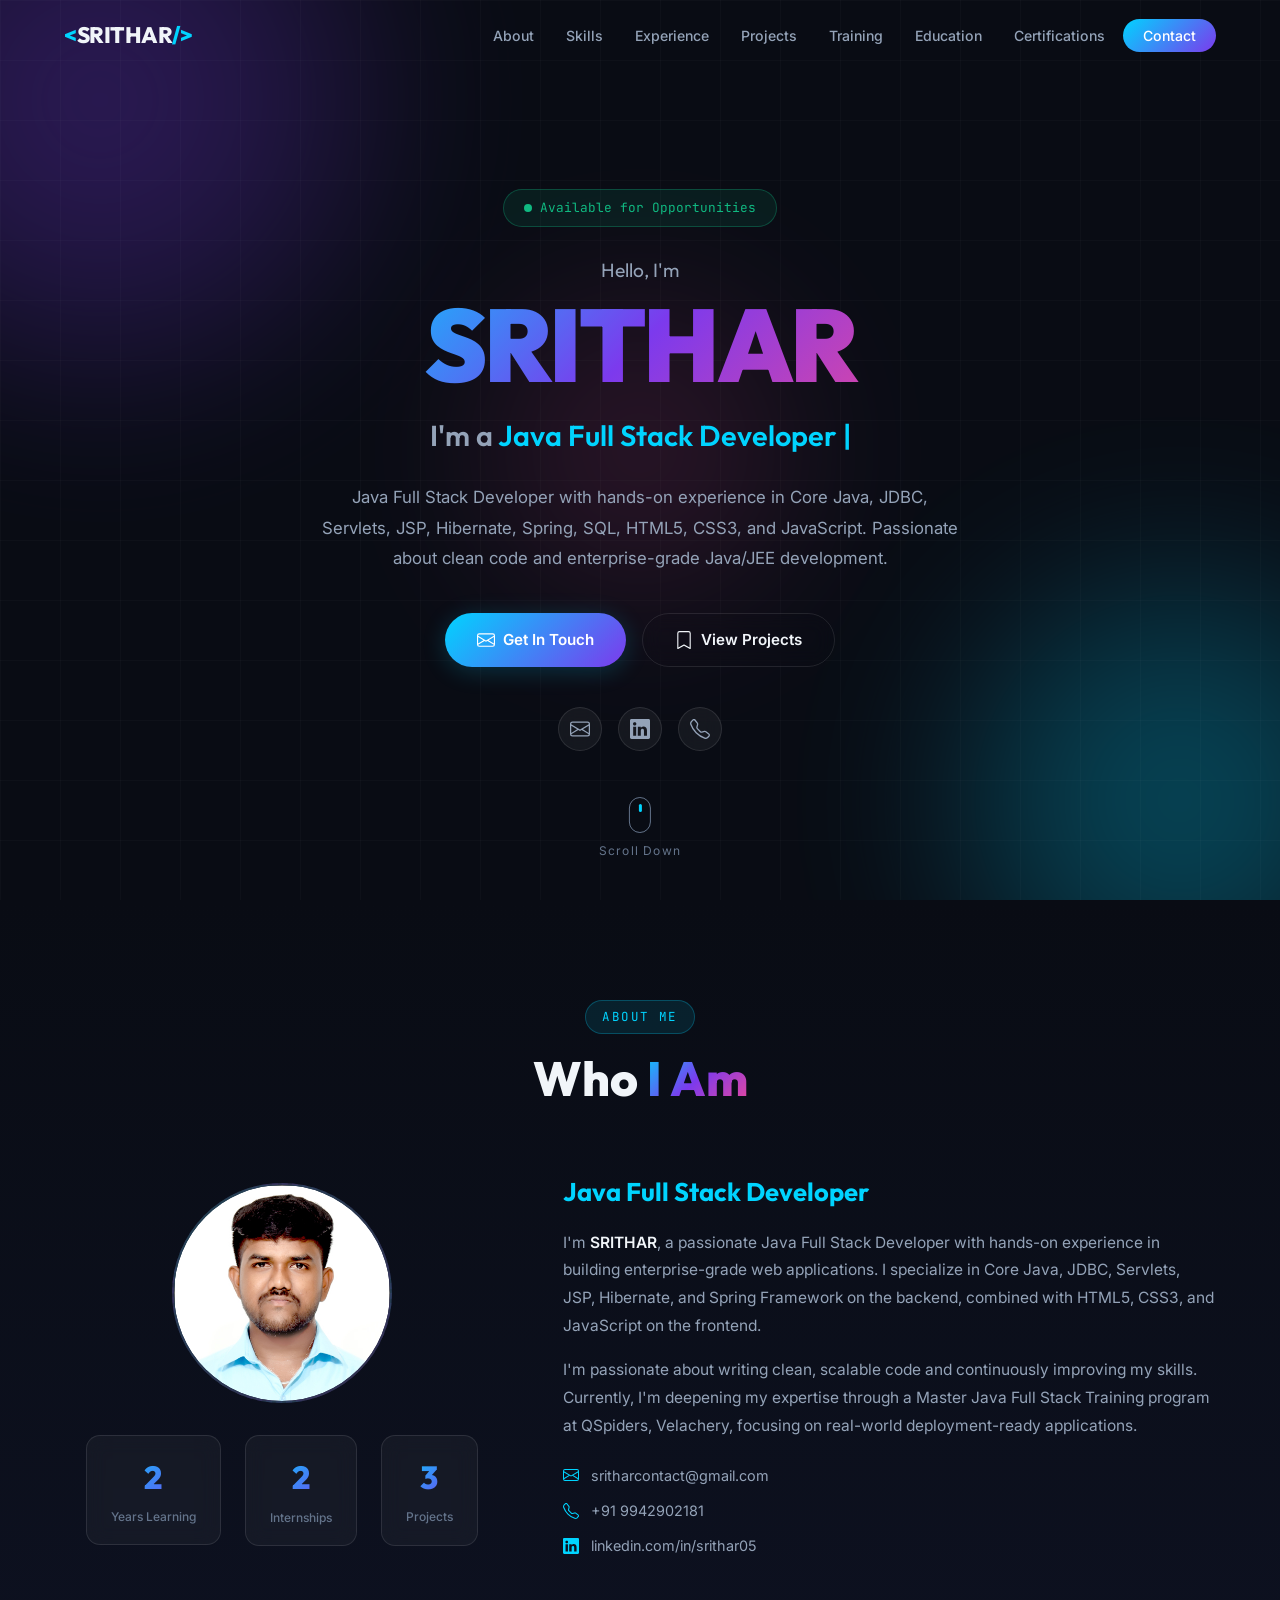
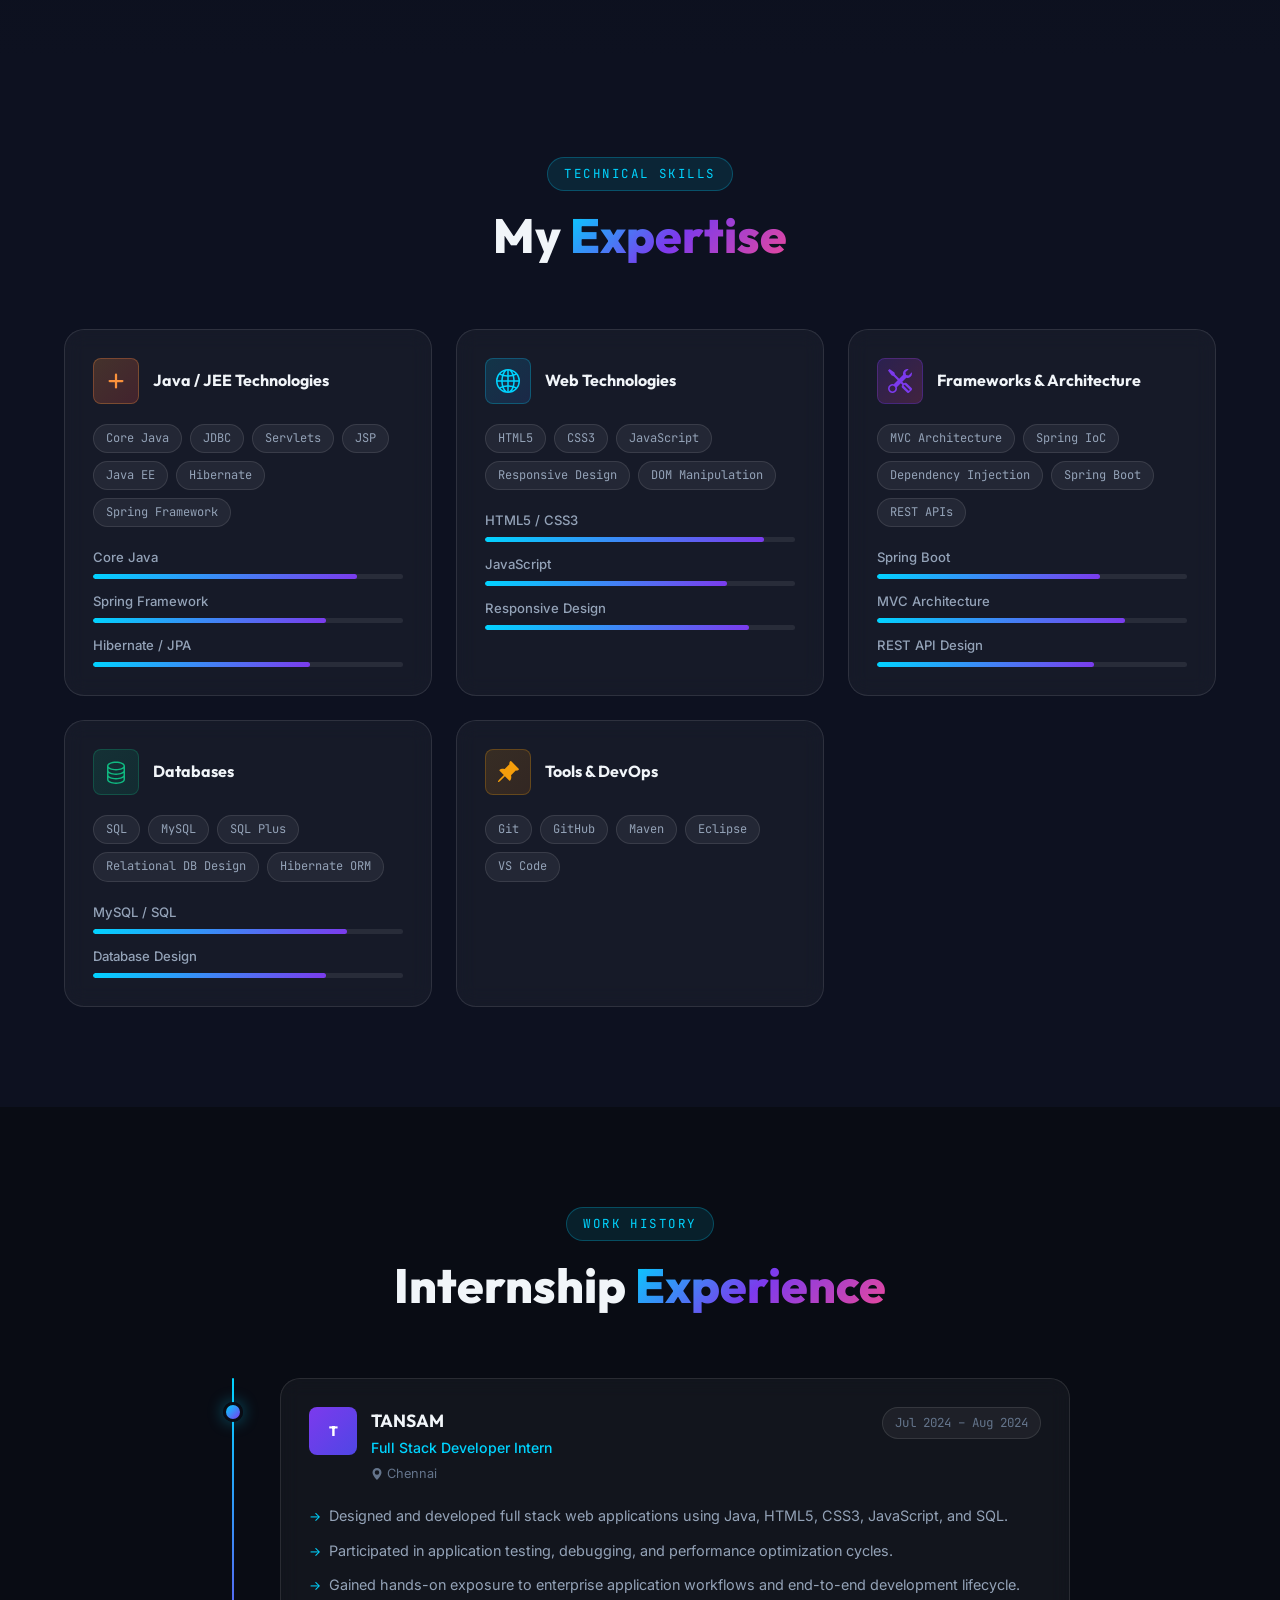
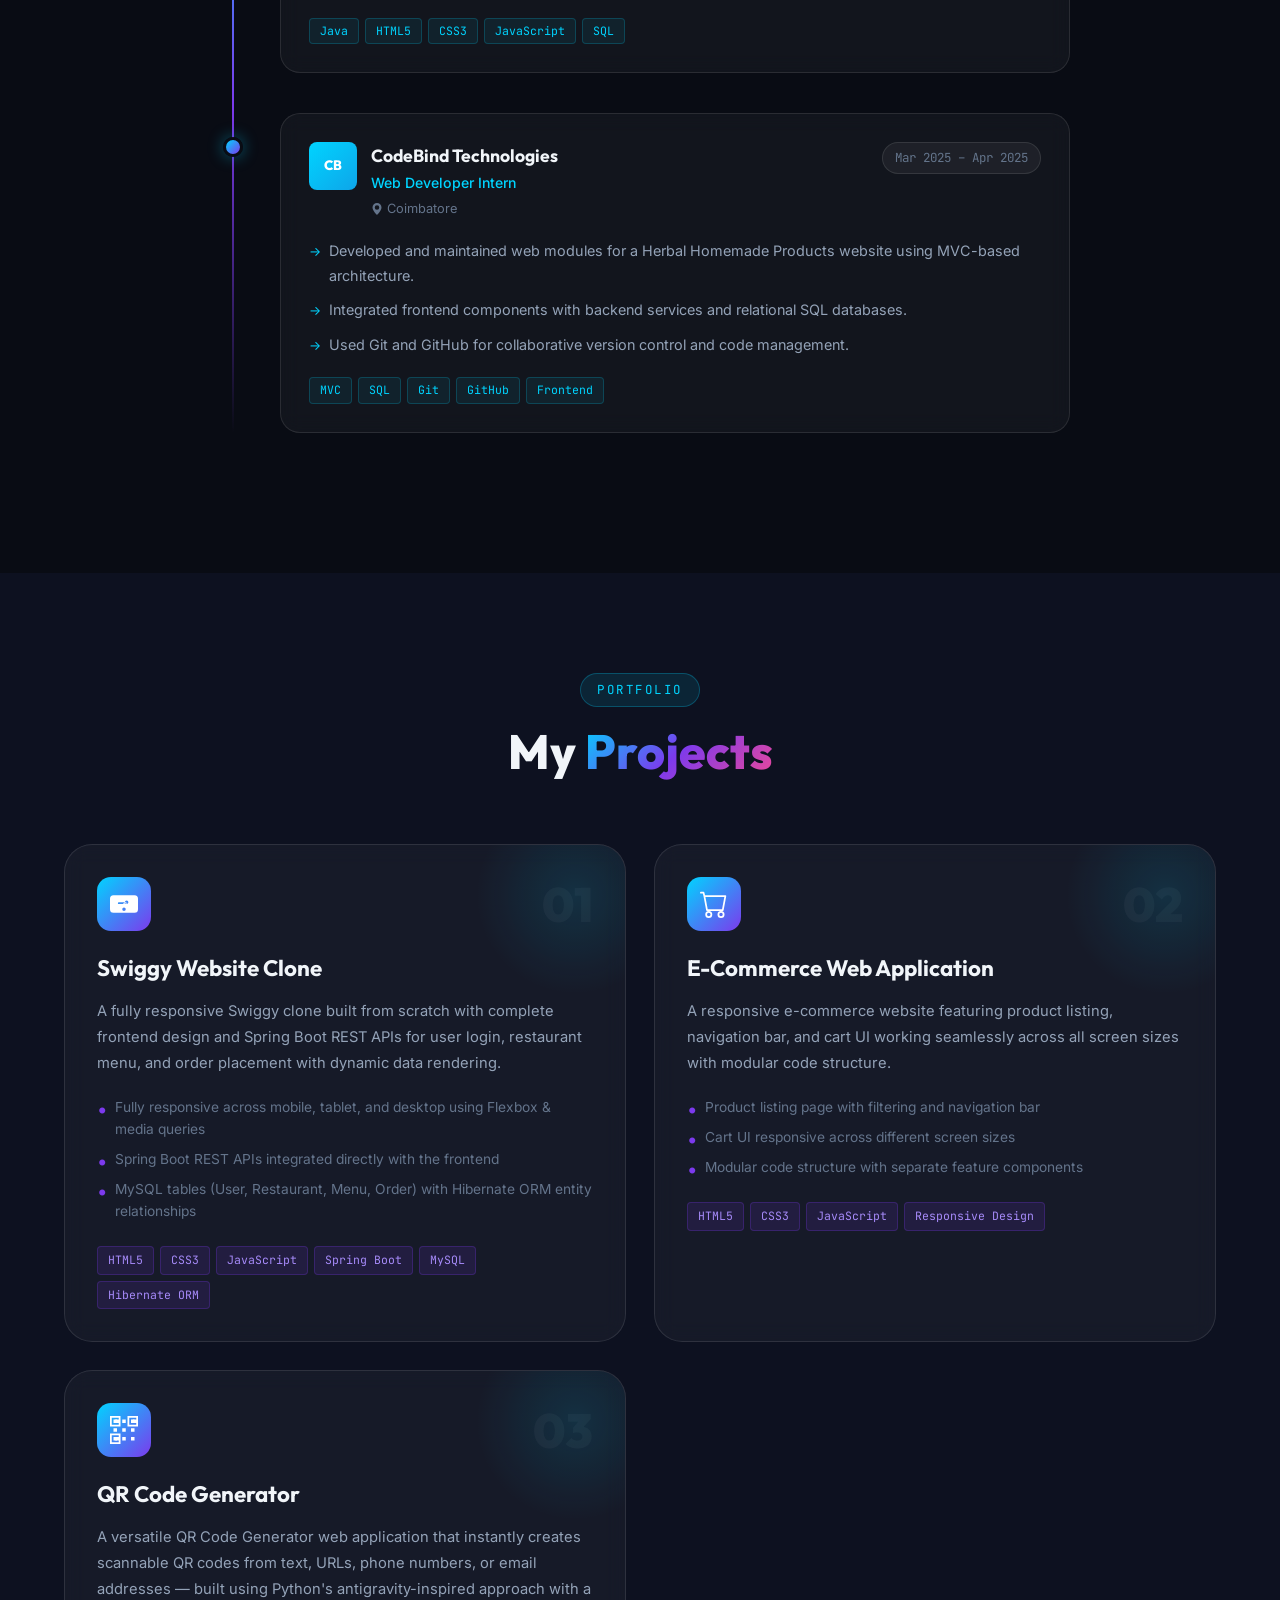
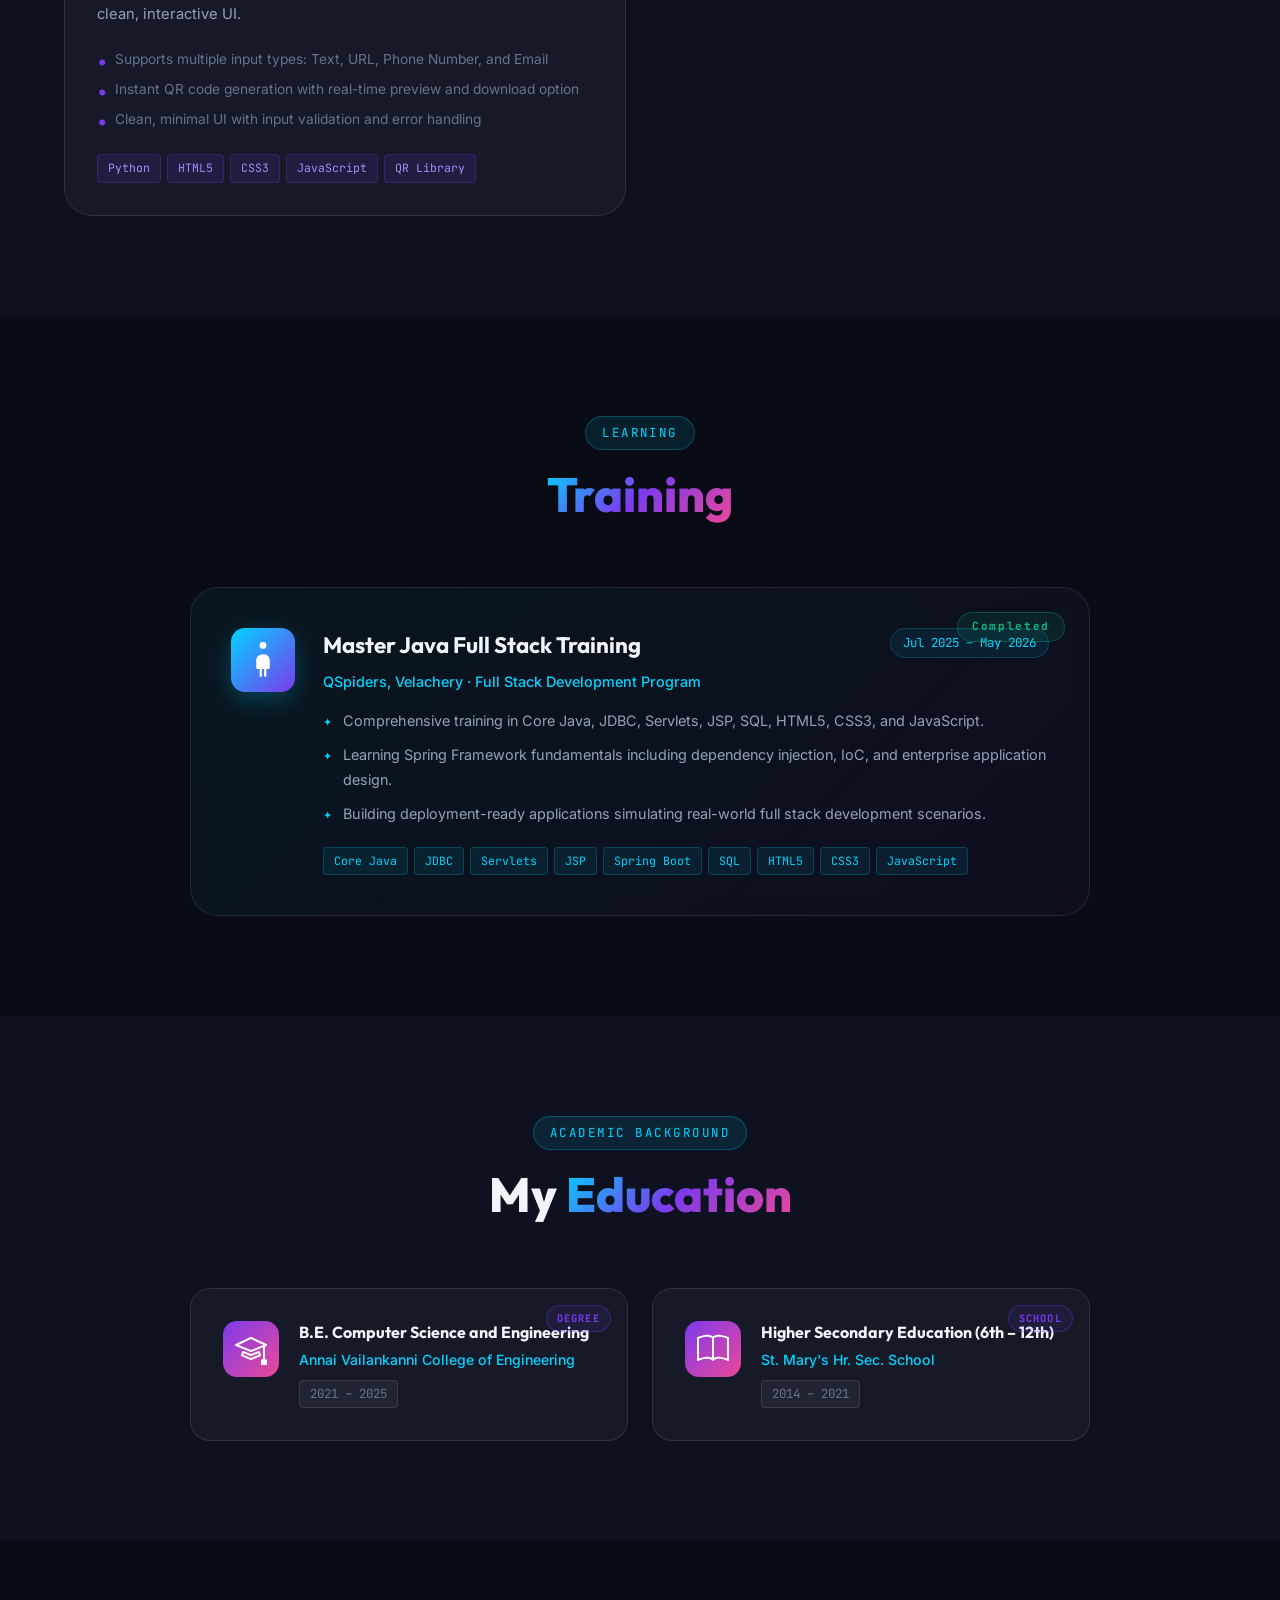
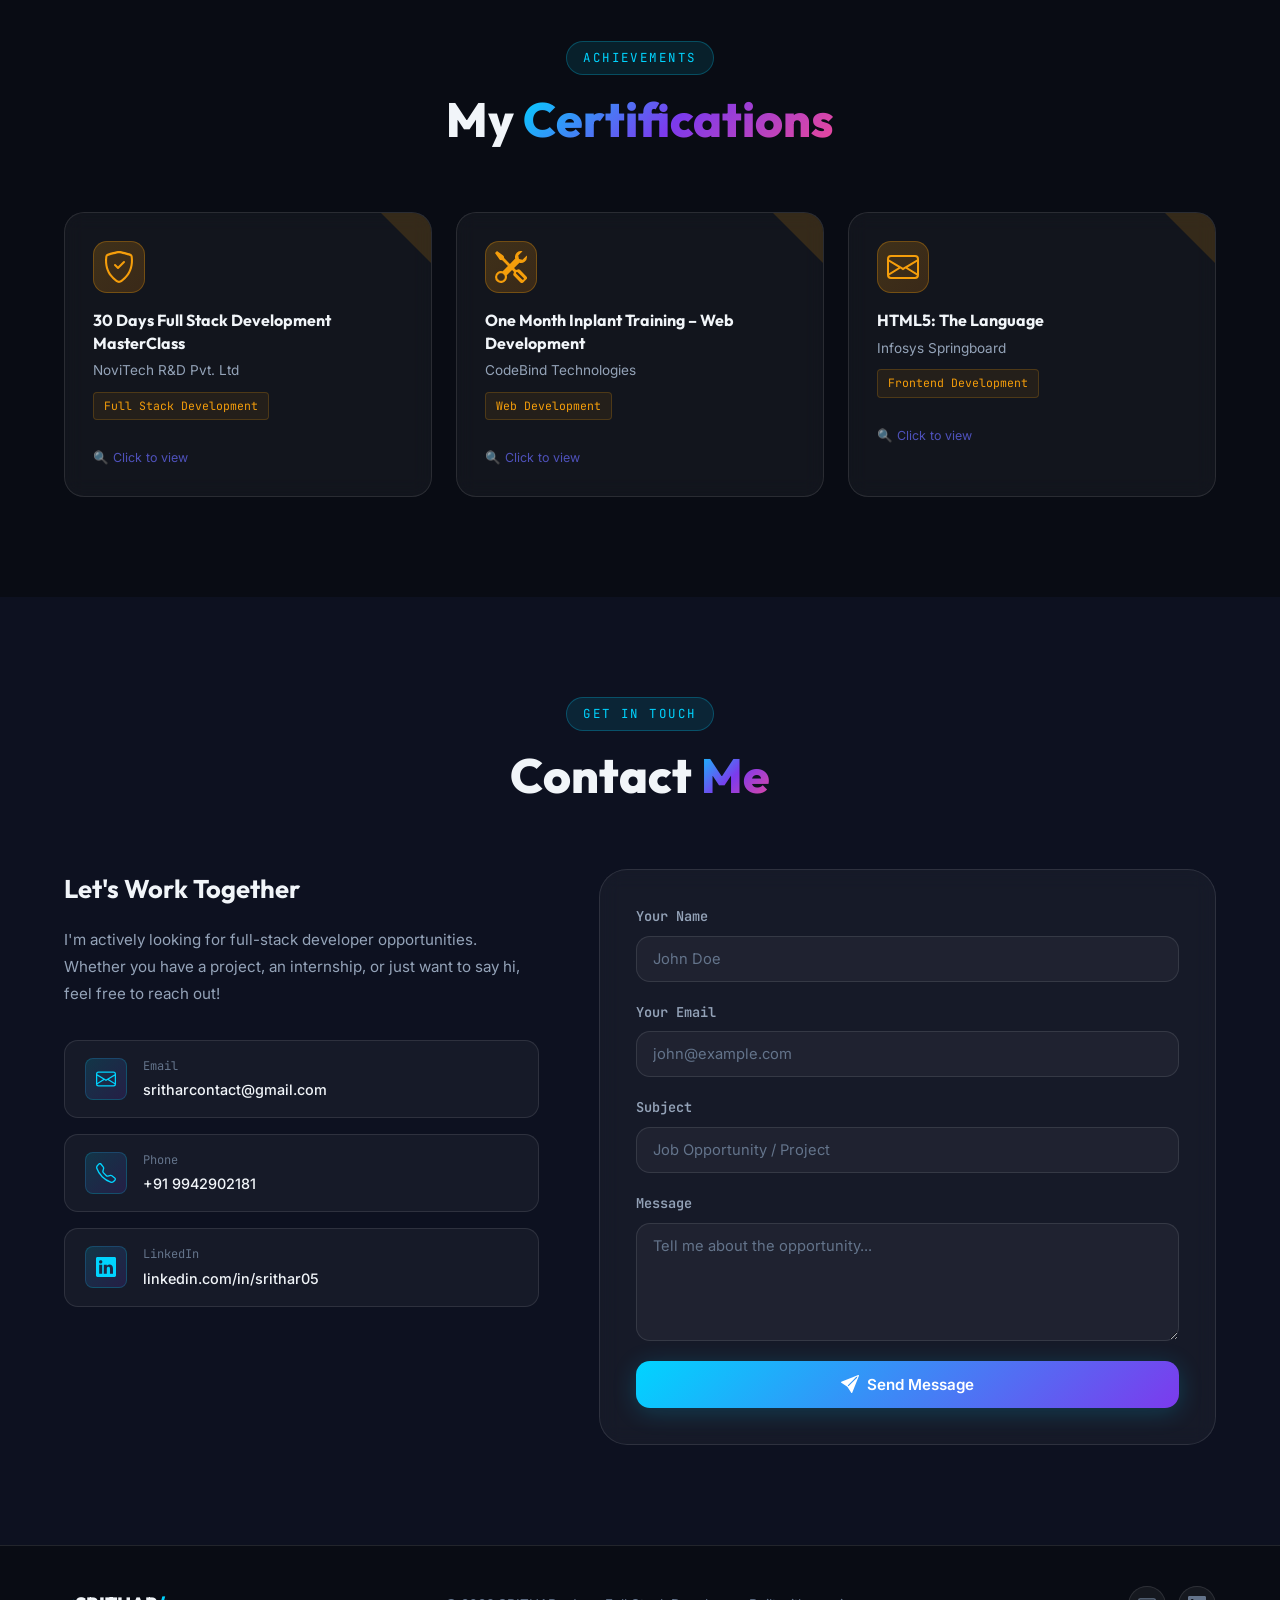
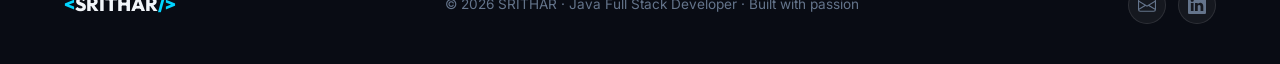
==== index.html @ 7ecf5019 "Add files via upload" ====
<!DOCTYPE html>
<html lang="en">
<head>
  <meta charset="UTF-8" />
  <meta name="viewport" content="width=device-width, initial-scale=1.0" />
  <meta name="description" content="SRITHAR – Java Full Stack Developer Portfolio. Experienced in Core Java, Spring Boot, Hibernate, HTML5, CSS3, JavaScript, and SQL." />
  <meta name="keywords" content="SRITHAR, Java Developer, Full Stack Developer, Spring Boot, Portfolio" />
  <meta name="author" content="SRITHAR" />
  <title>SRITHAR | Java Full Stack Developer</title>
  <link rel="preconnect" href="https://fonts.googleapis.com" />
  <link rel="preconnect" href="https://fonts.gstatic.com" crossorigin />
  <link href="https://fonts.googleapis.com/css2?family=Outfit:wght@300;400;500;600;700;800;900&family=Inter:wght@300;400;500;600&family=JetBrains+Mono:wght@400;500&display=swap" rel="stylesheet" />
  <link rel="stylesheet" href="style.css" />
</head>
<body>

  <!-- ===== NAVIGATION ===== -->
  <nav class="navbar" id="navbar">
    <div class="nav-container">
      <a href="#hero" class="nav-logo">
        <span class="logo-bracket">&lt;</span>SRITHAR<span class="logo-bracket">/&gt;</span>
      </a>
      <ul class="nav-links" id="nav-links">
        <li><a href="#about" class="nav-link">About</a></li>
        <li><a href="#skills" class="nav-link">Skills</a></li>
        <li><a href="#experience" class="nav-link">Experience</a></li>
        <li><a href="#projects" class="nav-link">Projects</a></li>
        <li><a href="#training" class="nav-link">Training</a></li>
        <li><a href="#education" class="nav-link">Education</a></li>
        <li><a href="#certifications" class="nav-link">Certifications</a></li>
        <li><a href="#contact" class="nav-link btn-contact">Contact</a></li>
      </ul>
      <button class="hamburger" id="hamburger" aria-label="Toggle menu">
        <span></span><span></span><span></span>
      </button>
    </div>
  </nav>

  <!-- ===== HERO SECTION ===== -->
  <section class="hero" id="hero">
    <div class="hero-bg">
      <div class="hero-orb orb-1"></div>
      <div class="hero-orb orb-2"></div>
      <div class="hero-orb orb-3"></div>
    </div>
    <div class="grid-overlay"></div>
    <div class="hero-container">
      <div class="hero-badge">
        <span class="badge-dot"></span>
        Available for Opportunities
      </div>
      <h1 class="hero-name">
        <span class="name-hello">Hello, I'm</span>
        <span class="name-main">SRITHAR</span>
      </h1>
      <div class="hero-title">
        <span class="title-prefix">I'm a </span>
        <span class="typing-text" id="typing-text"></span>
        <span class="cursor">|</span>
      </div>
      <p class="hero-desc">
        Java Full Stack Developer with hands-on experience in Core Java, JDBC, Servlets, JSP, Hibernate, Spring, SQL, HTML5, CSS3, and JavaScript. Passionate about clean code and enterprise-grade Java/JEE development.
      </p>
      <div class="hero-cta">
        <a href="#contact" class="btn btn-primary" id="hero-contact-btn">
          <svg xmlns="http://www.w3.org/2000/svg" width="18" height="18" fill="currentColor" viewBox="0 0 16 16"><path d="M0 4a2 2 0 0 1 2-2h12a2 2 0 0 1 2 2v8a2 2 0 0 1-2 2H2a2 2 0 0 1-2-2V4Zm2-1a1 1 0 0 0-1 1v.217l7 4.2 7-4.2V4a1 1 0 0 0-1-1H2Zm13 2.383-4.708 2.825L15 11.105V5.383Zm-.034 6.876-5.64-3.471L8 9.583l-1.326-.795-5.64 3.47A1 1 0 0 0 2 13h12a1 1 0 0 0 .966-.741ZM1 11.105l4.708-2.897L1 5.383v5.722Z"/></svg>
          Get In Touch
        </a>
        <a href="#projects" class="btn btn-outline" id="hero-projects-btn">
          <svg xmlns="http://www.w3.org/2000/svg" width="18" height="18" fill="currentColor" viewBox="0 0 16 16"><path d="M2 2a2 2 0 0 1 2-2h8a2 2 0 0 1 2 2v13.5a.5.5 0 0 1-.777.416L8 13.101l-5.223 2.815A.5.5 0 0 1 2 15.5V2zm2-1a1 1 0 0 0-1 1v12.566l4.723-2.482a.5.5 0 0 1 .554 0L13 14.566V2a1 1 0 0 0-1-1H4z"/></svg>
          View Projects
        </a>
      </div>
      <div class="hero-socials">
        <a href="mailto:sritharcontact@gmail.com" class="social-link" id="hero-email" title="Email">
          <svg xmlns="http://www.w3.org/2000/svg" width="20" height="20" fill="currentColor" viewBox="0 0 16 16"><path d="M0 4a2 2 0 0 1 2-2h12a2 2 0 0 1 2 2v8a2 2 0 0 1-2 2H2a2 2 0 0 1-2-2V4Zm2-1a1 1 0 0 0-1 1v.217l7 4.2 7-4.2V4a1 1 0 0 0-1-1H2Zm13 2.383-4.708 2.825L15 11.105V5.383Zm-.034 6.876-5.64-3.471L8 9.583l-1.326-.795-5.64 3.47A1 1 0 0 0 2 13h12a1 1 0 0 0 .966-.741ZM1 11.105l4.708-2.897L1 5.383v5.722Z"/></svg>
        </a>
        <a href="https://linkedin.com/in/srithar05" target="_blank" class="social-link" id="hero-linkedin" title="LinkedIn">
          <svg xmlns="http://www.w3.org/2000/svg" width="20" height="20" fill="currentColor" viewBox="0 0 16 16"><path d="M0 1.146C0 .513.526 0 1.175 0h13.65C15.474 0 16 .513 16 1.146v13.708c0 .633-.526 1.146-1.175 1.146H1.175C.526 16 0 15.487 0 14.854V1.146zm4.943 12.248V6.169H2.542v7.225h2.401zm-1.2-8.212c.837 0 1.358-.554 1.358-1.248-.015-.709-.52-1.248-1.342-1.248-.822 0-1.359.54-1.359 1.248 0 .694.521 1.248 1.327 1.248h.016zm4.908 8.212V9.359c0-.216.016-.432.08-.586.173-.431.568-.878 1.232-.878.869 0 1.216.662 1.216 1.634v3.865h2.401V9.25c0-2.22-1.184-3.252-2.764-3.252-1.274 0-1.845.7-2.165 1.193v.025h-.016a5.54 5.54 0 0 1 .016-.025V6.169h-2.4c.03.678 0 7.225 0 7.225h2.4z"/></svg>
        </a>
        <a href="tel:9942902181" class="social-link" id="hero-phone" title="Phone">
          <svg xmlns="http://www.w3.org/2000/svg" width="20" height="20" fill="currentColor" viewBox="0 0 16 16"><path d="M3.654 1.328a.678.678 0 0 0-1.015-.063L1.605 2.3c-.483.484-.661 1.169-.45 1.77a17.568 17.568 0 0 0 4.168 6.608 17.569 17.569 0 0 0 6.608 4.168c.601.211 1.286.033 1.77-.45l1.034-1.034a.678.678 0 0 0-.063-1.015l-2.307-1.794a.678.678 0 0 0-.58-.122l-2.19.547a1.745 1.745 0 0 1-1.657-.459L5.482 8.062a1.745 1.745 0 0 1-.46-1.657l.548-2.19a.678.678 0 0 0-.122-.58L3.654 1.328zM1.884.511a1.745 1.745 0 0 1 2.612.163L6.29 2.98c.329.423.445.974.315 1.494l-.547 2.19a.678.678 0 0 0 .178.643l2.457 2.457a.678.678 0 0 0 .644.178l2.189-.547a1.745 1.745 0 0 1 1.494.315l2.306 1.794c.829.645.905 1.87.163 2.611l-1.034 1.034c-.74.74-1.846 1.065-2.877.702a18.634 18.634 0 0 1-7.01-4.42 18.634 18.634 0 0 1-4.42-7.009c-.362-1.03-.037-2.137.703-2.877L1.885.511z"/></svg>
        </a>
      </div>
    </div>
    <div class="scroll-indicator">
      <div class="scroll-mouse">
        <div class="scroll-wheel"></div>
      </div>
      <span>Scroll Down</span>
    </div>
  </section>

  <!-- ===== ABOUT SECTION ===== -->
  <section class="section about-section" id="about">
    <div class="container">
      <div class="section-header reveal">
        <span class="section-tag">About Me</span>
        <h2 class="section-title">Who <span class="gradient-text">I Am</span></h2>
      </div>
      <div class="about-grid">
        <div class="about-avatar reveal">
          <div class="avatar-frame">
            <div class="avatar-placeholder">
              <img src="./Images/profile.jpg" alt="SRITHAR" class="avatar-photo" />
            </div>
            <div class="avatar-ring ring-1"></div>
            <div class="avatar-ring ring-2"></div>
          </div>
          <div class="about-stats">
            <div class="stat-item">
              <span class="stat-num" data-target="2">0</span>
              <span class="stat-label">Years Learning</span>
            </div>
            <div class="stat-item">
              <span class="stat-num" data-target="2">0</span>
              <span class="stat-label">Internships</span>
            </div>
            <div class="stat-item">
              <span class="stat-num" data-target="3">0</span>
              <span class="stat-label">Projects</span>
            </div>
          </div>
        </div>
        <div class="about-content reveal">
          <h3 class="about-heading">Java Full Stack Developer</h3>
          <p class="about-text">
            I'm <strong>SRITHAR</strong>, a passionate Java Full Stack Developer with hands-on experience in building enterprise-grade web applications. I specialize in Core Java, JDBC, Servlets, JSP, Hibernate, and Spring Framework on the backend, combined with HTML5, CSS3, and JavaScript on the frontend.
          </p>
          <p class="about-text">
            I'm passionate about writing clean, scalable code and continuously improving my skills. Currently, I'm deepening my expertise through a Master Java Full Stack Training program at QSpiders, Velachery, focusing on real-world deployment-ready applications.
          </p>
          <div class="about-info">
            <div class="info-item">
              <svg xmlns="http://www.w3.org/2000/svg" width="16" height="16" fill="currentColor" viewBox="0 0 16 16"><path d="M0 4a2 2 0 0 1 2-2h12a2 2 0 0 1 2 2v8a2 2 0 0 1-2 2H2a2 2 0 0 1-2-2V4Zm2-1a1 1 0 0 0-1 1v.217l7 4.2 7-4.2V4a1 1 0 0 0-1-1H2Zm13 2.383-4.708 2.825L15 11.105V5.383Zm-.034 6.876-5.64-3.471L8 9.583l-1.326-.795-5.64 3.47A1 1 0 0 0 2 13h12a1 1 0 0 0 .966-.741ZM1 11.105l4.708-2.897L1 5.383v5.722Z"/></svg>
              <a href="mailto:sritharcontact@gmail.com" id="about-email">sritharcontact@gmail.com</a>
            </div>
            <div class="info-item">
              <svg xmlns="http://www.w3.org/2000/svg" width="16" height="16" fill="currentColor" viewBox="0 0 16 16"><path d="M3.654 1.328a.678.678 0 0 0-1.015-.063L1.605 2.3c-.483.484-.661 1.169-.45 1.77a17.568 17.568 0 0 0 4.168 6.608 17.569 17.569 0 0 0 6.608 4.168c.601.211 1.286.033 1.77-.45l1.034-1.034a.678.678 0 0 0-.063-1.015l-2.307-1.794a.678.678 0 0 0-.58-.122l-2.19.547a1.745 1.745 0 0 1-1.657-.459L5.482 8.062a1.745 1.745 0 0 1-.46-1.657l.548-2.19a.678.678 0 0 0-.122-.58L3.654 1.328zM1.884.511a1.745 1.745 0 0 1 2.612.163L6.29 2.98c.329.423.445.974.315 1.494l-.547 2.19a.678.678 0 0 0 .178.643l2.457 2.457a.678.678 0 0 0 .644.178l2.189-.547a1.745 1.745 0 0 1 1.494.315l2.306 1.794c.829.645.905 1.87.163 2.611l-1.034 1.034c-.74.74-1.846 1.065-2.877.702a18.634 18.634 0 0 1-7.01-4.42 18.634 18.634 0 0 1-4.42-7.009c-.362-1.03-.037-2.137.703-2.877L1.885.511z"/></svg>
              <a href="tel:9942902181" id="about-phone">+91 9942902181</a>
            </div>
            <div class="info-item">
              <svg xmlns="http://www.w3.org/2000/svg" width="16" height="16" fill="currentColor" viewBox="0 0 16 16"><path d="M0 1.146C0 .513.526 0 1.175 0h13.65C15.474 0 16 .513 16 1.146v13.708c0 .633-.526 1.146-1.175 1.146H1.175C.526 16 0 15.487 0 14.854V1.146zm4.943 12.248V6.169H2.542v7.225h2.401zm-1.2-8.212c.837 0 1.358-.554 1.358-1.248-.015-.709-.52-1.248-1.342-1.248-.822 0-1.359.54-1.359 1.248 0 .694.521 1.248 1.327 1.248h.016zm4.908 8.212V9.359c0-.216.016-.432.08-.586.173-.431.568-.878 1.232-.878.869 0 1.216.662 1.216 1.634v3.865h2.401V9.25c0-2.22-1.184-3.252-2.764-3.252-1.274 0-1.845.7-2.165 1.193v.025h-.016a5.54 5.54 0 0 1 .016-.025V6.169h-2.4c.03.678 0 7.225 0 7.225h2.4z"/></svg>
              <a href="https://linkedin.com/in/srithar05" target="_blank" id="about-linkedin">linkedin.com/in/srithar05</a>
            </div>
          </div>
        </div>
      </div>
    </div>
  </section>

  <!-- ===== SKILLS SECTION ===== -->
  <section class="section skills-section" id="skills">
    <div class="container">
      <div class="section-header reveal">
        <span class="section-tag">Technical Skills</span>
        <h2 class="section-title">My <span class="gradient-text">Expertise</span></h2>
      </div>
      <div class="skills-grid">
        <div class="skill-category reveal" id="skill-java">
          <div class="skill-cat-header">
            <div class="skill-cat-icon java-icon">
              <svg xmlns="http://www.w3.org/2000/svg" width="24" height="24" fill="currentColor" viewBox="0 0 16 16"><path d="M8.75 3.75a.75.75 0 0 0-1.5 0v3.5h-3.5a.75.75 0 0 0 0 1.5h3.5v3.5a.75.75 0 0 0 1.5 0v-3.5h3.5a.75.75 0 0 0 0-1.5h-3.5v-3.5z"/></svg>
            </div>
            <h3>Java / JEE Technologies</h3>
          </div>
          <div class="skill-tags">
            <span class="skill-tag">Core Java</span>
            <span class="skill-tag">JDBC</span>
            <span class="skill-tag">Servlets</span>
            <span class="skill-tag">JSP</span>
            <span class="skill-tag">Java EE</span>
            <span class="skill-tag">Hibernate</span>
            <span class="skill-tag">Spring Framework</span>
          </div>
          <div class="skill-bars">
            <div class="skill-bar-item">
              <span>Core Java</span>
              <div class="bar-track"><div class="bar-fill" data-width="85"></div></div>
            </div>
            <div class="skill-bar-item">
              <span>Spring Framework</span>
              <div class="bar-track"><div class="bar-fill" data-width="75"></div></div>
            </div>
            <div class="skill-bar-item">
              <span>Hibernate / JPA</span>
              <div class="bar-track"><div class="bar-fill" data-width="70"></div></div>
            </div>
          </div>
        </div>

        <div class="skill-category reveal" id="skill-web">
          <div class="skill-cat-header">
            <div class="skill-cat-icon web-icon">
              <svg xmlns="http://www.w3.org/2000/svg" width="24" height="24" fill="currentColor" viewBox="0 0 16 16"><path d="M0 8a8 8 0 1 1 16 0A8 8 0 0 1 0 8zm7.5-6.923c-.67.204-1.335.82-1.887 1.855-.143.268-.276.56-.395.872.705.157 1.472.257 2.282.287V1.077zM4.249 3.539c.142-.384.304-.744.481-1.078a6.7 6.7 0 0 1 .597-.933A7.01 7.01 0 0 0 3.051 3.05c.362.184.763.349 1.198.49zM3.509 7.5c.036-1.07.188-2.087.436-3.008a9.124 9.124 0 0 1-1.565-.667A6.964 6.964 0 0 0 1.018 7.5h2.491zm1.4-2.741a12.344 12.344 0 0 0-.4 2.741H7.5V5.091c-.91-.03-1.783-.145-2.591-.332zM8.5 5.09V7.5h2.99a12.342 12.342 0 0 0-.399-2.741c-.808.187-1.681.301-2.591.332zM4.51 8.5c.035.987.176 1.914.399 2.741A13.612 13.612 0 0 1 7.5 10.91V8.5H4.51zm3.99 0v2.409c.91.03 1.783.145 2.591.332.223-.827.364-1.754.4-2.741H8.5zm-3.282 3.696c.12.312.252.604.395.872.552 1.035 1.218 1.65 1.887 1.855V11.91c-.81.03-1.577.13-2.282.287zm.11 2.276a6.696 6.696 0 0 1-.598-.933 8.853 8.853 0 0 1-.481-1.079 8.38 8.38 0 0 0-1.198.49 7.01 7.01 0 0 0 2.276 1.522zm-1.383-2.964A13.36 13.36 0 0 1 3.508 8.5h-2.49a6.963 6.963 0 0 0 1.362 3.675c.47-.258.995-.482 1.565-.667zm6.728 2.964a7.009 7.009 0 0 0 2.275-1.521 8.376 8.376 0 0 0-1.197-.49 8.853 8.853 0 0 1-.481 1.078 6.688 6.688 0 0 1-.597.933zM8.5 11.909v3.014c.67-.204 1.335-.82 1.887-1.855.143-.268.276-.56.395-.872A12.63 12.63 0 0 0 8.5 11.91zm3.555-.401c.57.185 1.095.409 1.565.667A6.963 6.963 0 0 0 14.982 8.5h-2.49a13.36 13.36 0 0 1-.437 3.008zM14.982 7.5a6.963 6.963 0 0 0-1.362-3.675c-.47.258-.995.482-1.565.667.248.92.4 1.938.437 3.008h2.49zM11.27 2.461c.177.334.339.694.482 1.078a8.368 8.368 0 0 0 1.196-.49 7.01 7.01 0 0 0-2.275-1.52c.218.283.418.597.597.932zm-.488 1.343a7.765 7.765 0 0 0-.395-.872C9.835 1.897 9.17 1.282 8.5 1.077V4.09c.81-.03 1.577-.13 2.282-.287z"/></svg>
            </div>
            <h3>Web Technologies</h3>
          </div>
          <div class="skill-tags">
            <span class="skill-tag">HTML5</span>
            <span class="skill-tag">CSS3</span>
            <span class="skill-tag">JavaScript</span>
            <span class="skill-tag">Responsive Design</span>
            <span class="skill-tag">DOM Manipulation</span>
          </div>
          <div class="skill-bars">
            <div class="skill-bar-item">
              <span>HTML5 / CSS3</span>
              <div class="bar-track"><div class="bar-fill" data-width="90"></div></div>
            </div>
            <div class="skill-bar-item">
              <span>JavaScript</span>
              <div class="bar-track"><div class="bar-fill" data-width="78"></div></div>
            </div>
            <div class="skill-bar-item">
              <span>Responsive Design</span>
              <div class="bar-track"><div class="bar-fill" data-width="85"></div></div>
            </div>
          </div>
        </div>

        <div class="skill-category reveal" id="skill-framework">
          <div class="skill-cat-header">
            <div class="skill-cat-icon fw-icon">
              <svg xmlns="http://www.w3.org/2000/svg" width="24" height="24" fill="currentColor" viewBox="0 0 16 16"><path d="M1 0 0 1l2.2 3.081a1 1 0 0 0 .815.419h.07a1 1 0 0 1 .708.293l2.675 2.675-2.617 2.654A3.003 3.003 0 0 0 0 13a3 3 0 1 0 5.878-.851l2.654-2.617.968.968-.305.914a1 1 0 0 0 .242 1.023l3.27 3.27a.999.999 0 0 0 1.414 0l1.586-1.586a.999.999 0 0 0 0-1.414l-3.27-3.27a1 1 0 0 0-1.023-.242L10.5 9.5l-.96-.96 2.68-2.643A3.005 3.005 0 0 0 16 3c0-.269-.035-.53-.102-.777l-2.14 2.141L12 4l-.364-1.757L13.777.102a3 3 0 0 0-3.675 3.68L7.462 6.46 4.793 3.793a1 1 0 0 1-.293-.707v-.071a1 1 0 0 0-.419-.814L1 0Zm9.646 10.646a.5.5 0 0 1 .708 0l2.914 2.915a.5.5 0 0 1-.707.707l-2.915-2.914a.5.5 0 0 1 0-.708ZM3 11l.471.242.529.026.287.445.445.287.026.529L5 13l-.242.471-.026.529-.445.287-.287.445-.529.026L3 15l-.471-.242L2 14.732l-.287-.445L1.268 14l-.026-.529L1 13l.242-.471.026-.529.445-.287.287-.445.529-.026L3 11Z"/></svg>
            </div>
            <h3>Frameworks & Architecture</h3>
          </div>
          <div class="skill-tags">
            <span class="skill-tag">MVC Architecture</span>
            <span class="skill-tag">Spring IoC</span>
            <span class="skill-tag">Dependency Injection</span>
            <span class="skill-tag">Spring Boot</span>
            <span class="skill-tag">REST APIs</span>
          </div>
          <div class="skill-bars">
            <div class="skill-bar-item">
              <span>Spring Boot</span>
              <div class="bar-track"><div class="bar-fill" data-width="72"></div></div>
            </div>
            <div class="skill-bar-item">
              <span>MVC Architecture</span>
              <div class="bar-track"><div class="bar-fill" data-width="80"></div></div>
            </div>
            <div class="skill-bar-item">
              <span>REST API Design</span>
              <div class="bar-track"><div class="bar-fill" data-width="70"></div></div>
            </div>
          </div>
        </div>

        <div class="skill-category reveal" id="skill-db">
          <div class="skill-cat-header">
            <div class="skill-cat-icon db-icon">
              <svg xmlns="http://www.w3.org/2000/svg" width="24" height="24" fill="currentColor" viewBox="0 0 16 16"><path d="M4.318 2.687C5.234 2.271 6.536 2 8 2s2.766.27 3.682.687C12.644 3.125 13 3.627 13 4c0 .374-.356.875-1.318 1.313C10.766 5.729 9.464 6 8 6s-2.766-.27-3.682-.687C3.356 4.875 3 4.373 3 4c0-.374.356-.875 1.318-1.313ZM13 5.698V7c0 .374-.356.875-1.318 1.313C10.766 8.729 9.464 9 8 9s-2.766-.27-3.682-.687C3.356 7.875 3 7.373 3 7V5.698c.271.202.58.378.904.525C4.978 6.711 6.427 7 8 7s3.022-.289 4.096-.777A4.92 4.92 0 0 0 13 5.698ZM14 4c0-1.007-.875-1.755-1.904-2.223C11.022 1.289 9.573 1 8 1s-3.022.289-4.096.777C2.875 2.245 2 2.993 2 4v9c0 1.007.875 1.755 1.904 2.223C4.978 15.71 6.427 16 8 16s3.022-.289 4.096-.777C13.125 14.755 14 14.007 14 13V4Zm-1 4.698V10c0 .374-.356.875-1.318 1.313C10.766 11.729 9.464 12 8 12s-2.766-.27-3.682-.687C3.356 10.875 3 10.373 3 10V8.698c.271.202.58.378.904.525C4.978 9.71 6.427 10 8 10s3.022-.289 4.096-.777A4.92 4.92 0 0 0 13 8.698Zm0 3V13c0 .374-.356.875-1.318 1.313C10.766 14.729 9.464 15 8 15s-2.766-.27-3.682-.687C3.356 13.875 3 13.373 3 13v-1.302c.271.202.58.378.904.525C4.978 12.71 6.427 13 8 13s3.022-.289 4.096-.777c.324-.147.633-.323.904-.525Z"/></svg>
            </div>
            <h3>Databases</h3>
          </div>
          <div class="skill-tags">
            <span class="skill-tag">SQL</span>
            <span class="skill-tag">MySQL</span>
            <span class="skill-tag">SQL Plus</span>
            <span class="skill-tag">Relational DB Design</span>
            <span class="skill-tag">Hibernate ORM</span>
          </div>
          <div class="skill-bars">
            <div class="skill-bar-item">
              <span>MySQL / SQL</span>
              <div class="bar-track"><div class="bar-fill" data-width="82"></div></div>
            </div>
            <div class="skill-bar-item">
              <span>Database Design</span>
              <div class="bar-track"><div class="bar-fill" data-width="75"></div></div>
            </div>
          </div>
        </div>

        <div class="skill-category reveal" id="skill-tools">
          <div class="skill-cat-header">
            <div class="skill-cat-icon tools-icon">
              <svg xmlns="http://www.w3.org/2000/svg" width="24" height="24" fill="currentColor" viewBox="0 0 16 16"><path d="M9.828.722a.5.5 0 0 1 .354.146l4.95 4.95a.5.5 0 0 1 0 .707c-.48.48-1.072.588-1.503.588-.177 0-.335-.018-.46-.039l-3.134 3.134a5.927 5.927 0 0 1 .16 1.013c.046.702-.032 1.687-.72 2.375a.5.5 0 0 1-.707 0l-2.829-2.828-3.182 3.182c-.195.195-1.219.902-1.414.707-.195-.195.512-1.22.707-1.414l3.182-3.182-2.828-2.829a.5.5 0 0 1 0-.707c.688-.688 1.673-.767 2.375-.72a5.922 5.922 0 0 1 1.013.16l3.134-3.133a2.772 2.772 0 0 1-.04-.461c0-.43.108-1.022.589-1.503a.5.5 0 0 1 .353-.146z"/></svg>
            </div>
            <h3>Tools & DevOps</h3>
          </div>
          <div class="skill-tags">
            <span class="skill-tag">Git</span>
            <span class="skill-tag">GitHub</span>
            <span class="skill-tag">Maven</span>
            <span class="skill-tag">Eclipse</span>
            <span class="skill-tag">VS Code</span>
          </div>
        </div>
      </div>
    </div>
  </section>

  <!-- ===== EXPERIENCE SECTION ===== -->
  <section class="section experience-section" id="experience">
    <div class="container">
      <div class="section-header reveal">
        <span class="section-tag">Work History</span>
        <h2 class="section-title">Internship <span class="gradient-text">Experience</span></h2>
      </div>
      <div class="timeline">
        <div class="timeline-item reveal" id="exp-tansam">
          <div class="timeline-dot"></div>
          <div class="timeline-card">
            <div class="timeline-header">
              <div class="timeline-company">
                <div class="company-logo tansam-logo">T</div>
                <div>
                  <h3 class="company-name">TANSAM</h3>
                  <p class="company-role">Full Stack Developer Intern</p>
                  <p class="company-location">
                    <svg xmlns="http://www.w3.org/2000/svg" width="12" height="12" fill="currentColor" viewBox="0 0 16 16"><path d="M8 16s6-5.686 6-10A6 6 0 0 0 2 6c0 4.314 6 10 6 10zm0-7a3 3 0 1 1 0-6 3 3 0 0 1 0 6z"/></svg>
                    Chennai
                  </p>
                </div>
              </div>
              <span class="timeline-date">Jul 2024 – Aug 2024</span>
            </div>
            <ul class="timeline-points">
              <li>Designed and developed full stack web applications using Java, HTML5, CSS3, JavaScript, and SQL.</li>
              <li>Participated in application testing, debugging, and performance optimization cycles.</li>
              <li>Gained hands-on exposure to enterprise application workflows and end-to-end development lifecycle.</li>
            </ul>
            <div class="timeline-tags">
              <span>Java</span><span>HTML5</span><span>CSS3</span><span>JavaScript</span><span>SQL</span>
            </div>
          </div>
        </div>

        <div class="timeline-item reveal" id="exp-codebind">
          <div class="timeline-dot"></div>
          <div class="timeline-card">
            <div class="timeline-header">
              <div class="timeline-company">
                <div class="company-logo codebind-logo">CB</div>
                <div>
                  <h3 class="company-name">CodeBind Technologies</h3>
                  <p class="company-role">Web Developer Intern</p>
                  <p class="company-location">
                    <svg xmlns="http://www.w3.org/2000/svg" width="12" height="12" fill="currentColor" viewBox="0 0 16 16"><path d="M8 16s6-5.686 6-10A6 6 0 0 0 2 6c0 4.314 6 10 6 10zm0-7a3 3 0 1 1 0-6 3 3 0 0 1 0 6z"/></svg>
                    Coimbatore
                  </p>
                </div>
              </div>
              <span class="timeline-date">Mar 2025 – Apr 2025</span>
            </div>
            <ul class="timeline-points">
              <li>Developed and maintained web modules for a Herbal Homemade Products website using MVC-based architecture.</li>
              <li>Integrated frontend components with backend services and relational SQL databases.</li>
              <li>Used Git and GitHub for collaborative version control and code management.</li>
            </ul>
            <div class="timeline-tags">
              <span>MVC</span><span>SQL</span><span>Git</span><span>GitHub</span><span>Frontend</span>
            </div>
          </div>
        </div>
      </div>
    </div>
  </section>

  <!-- ===== PROJECTS SECTION ===== -->
  <section class="section projects-section" id="projects">
    <div class="container">
      <div class="section-header reveal">
        <span class="section-tag">Portfolio</span>
        <h2 class="section-title">My <span class="gradient-text">Projects</span></h2>
      </div>
      <div class="projects-grid">
        <div class="project-card reveal" id="proj-swiggy">
          <div class="project-glow"></div>
          <div class="project-header">
            <div class="project-icon">
              <svg xmlns="http://www.w3.org/2000/svg" width="28" height="28" fill="currentColor" viewBox="0 0 16 16"><path d="M2 3a2 2 0 0 0-2 2v6a2 2 0 0 0 2 2h12a2 2 0 0 0 2-2V5a2 2 0 0 0-2-2H2zm6 9a1 1 0 1 1 0-2 1 1 0 0 1 0 2zm.5-4.5a.5.5 0 0 1-.5.5H5a.5.5 0 0 1 0-1h3a.5.5 0 0 1 .5.5zm2-.5a1 1 0 1 1-2 0 1 1 0 0 1 2 0zm-2.5.5a.5.5 0 0 1 .5-.5h.5a.5.5 0 0 1 0 1H8a.5.5 0 0 1-.5-.5z"/></svg>
            </div>
            <div class="project-number">01</div>
          </div>
          <h3 class="project-title">Swiggy Website Clone</h3>
          <p class="project-desc">
            A fully responsive Swiggy clone built from scratch with complete frontend design and Spring Boot REST APIs for user login, restaurant menu, and order placement with dynamic data rendering.
          </p>
          <ul class="project-features">
            <li>Fully responsive across mobile, tablet, and desktop using Flexbox & media queries</li>
            <li>Spring Boot REST APIs integrated directly with the frontend</li>
            <li>MySQL tables (User, Restaurant, Menu, Order) with Hibernate ORM entity relationships</li>
          </ul>
          <div class="project-tech">
            <span>HTML5</span><span>CSS3</span><span>JavaScript</span><span>Spring Boot</span><span>MySQL</span><span>Hibernate ORM</span>
          </div>
        </div>

        <div class="project-card reveal" id="proj-ecommerce">
          <div class="project-glow"></div>
          <div class="project-header">
            <div class="project-icon">
              <svg xmlns="http://www.w3.org/2000/svg" width="28" height="28" fill="currentColor" viewBox="0 0 16 16"><path d="M0 1.5A.5.5 0 0 1 .5 1H2a.5.5 0 0 1 .485.379L2.89 3H14.5a.5.5 0 0 1 .491.592l-1.5 8A.5.5 0 0 1 13 12H4a.5.5 0 0 1-.491-.408L2.01 3.607 1.61 2H.5a.5.5 0 0 1-.5-.5zM3.102 4l1.313 7h8.17l1.313-7H3.102zM5 12a2 2 0 1 0 0 4 2 2 0 0 0 0-4zm7 0a2 2 0 1 0 0 4 2 2 0 0 0 0-4zm-7 1a1 1 0 1 1 0 2 1 1 0 0 1 0-2zm7 0a1 1 0 1 1 0 2 1 1 0 0 1 0-2z"/></svg>
            </div>
            <div class="project-number">02</div>
          </div>
          <h3 class="project-title">E-Commerce Web Application</h3>
          <p class="project-desc">
            A responsive e-commerce website featuring product listing, navigation bar, and cart UI working seamlessly across all screen sizes with modular code structure.
          </p>
          <ul class="project-features">
            <li>Product listing page with filtering and navigation bar</li>
            <li>Cart UI responsive across different screen sizes</li>
            <li>Modular code structure with separate feature components</li>
          </ul>
          <div class="project-tech">
            <span>HTML5</span><span>CSS3</span><span>JavaScript</span><span>Responsive Design</span>
          </div>
        </div>

        <div class="project-card reveal" id="proj-qrcode">
          <a href="https://qrcode-generator-qrforge.vercel.app/" class="qr-project">
          <div class="project-glow"></div>
          <div class="project-header">
            <div class="project-icon">
              <svg xmlns="http://www.w3.org/2000/svg" width="28" height="28" fill="currentColor" viewBox="0 0 16 16"><path d="M2 2h2v2H2V2zm0 5h2v2H2V7zm0 5h2v2H2v-2zm5-10h2v2H7V2zm0 5h2v2H7V7zm0 5h2v2H7v-2zm5-10h2v2h-2V2zm0 5h2v2h-2V7zm0 5h2v2h-2v-2z"/><path d="M0 0h6v6H0V0zm1 1v4h4V1H1zm2 1h2v2H3V2zM0 10h6v6H0v-6zm1 1v4h4v-4H1zm2 1h2v2H3v-2zM10 0h6v6h-6V0zm1 1v4h4V1h-4zm2 1h2v2h-2V2z"/></svg>
            </div>
            <div class="project-number">03</div>
          </div>
          <h3 class="project-title">QR Code Generator</h3>
          <p class="project-desc">
            A versatile QR Code Generator web application that instantly creates scannable QR codes from text, URLs, phone numbers, or email addresses — built using Python's antigravity-inspired approach with a clean, interactive UI.
          </p>
          <ul class="project-features">
            <li>Supports multiple input types: Text, URL, Phone Number, and Email</li>
            <li>Instant QR code generation with real-time preview and download option</li>
            <li>Clean, minimal UI with input validation and error handling</li>
          </ul>
          <div class="project-tech">
            <span>Python</span><span>HTML5</span><span>CSS3</span><span>JavaScript</span><span>QR Library</span>
          </div>
          </a>
        </div>
      </div>
    </div>
  </section>

  <!-- ===== TRAINING SECTION ===== -->
  <section class="section training-section" id="training">
    <div class="container">
      <div class="section-header reveal">
        <span class="section-tag">Learning</span>
        <h2 class="section-title"><span class="gradient-text">Training</span></h2>
      </div>
      <div class="training-card reveal" id="training-qspiders">
        <div class="training-badge">Completed</div>
        <div class="training-inner">
          <div class="training-icon-wrap">
            <div class="training-icon">
              <svg xmlns="http://www.w3.org/2000/svg" width="36" height="36" fill="currentColor" viewBox="0 0 16 16"><path d="M8 3a1.5 1.5 0 1 0 0-3 1.5 1.5 0 0 0 0 3zm0 2.5C6.067 5.5 5 6.567 5 8v3.5a.5.5 0 0 0 .5.5h1v3a.5.5 0 0 0 1 0v-3h1v3a.5.5 0 0 0 1 0v-3h1a.5.5 0 0 0 .5-.5V8c0-1.433-1.067-2.5-2.5-2.5H8z"/></svg>
            </div>
          </div>
          <div class="training-content">
            <div class="training-header-info">
              <h3>Master Java Full Stack Training</h3>
              <span class="training-date">Jul 2025 – May 2026</span>
            </div>
            <p class="training-org">QSpiders, Velachery · Full Stack Development Program</p>
            <ul class="training-points">
              <li>Comprehensive training in Core Java, JDBC, Servlets, JSP, SQL, HTML5, CSS3, and JavaScript.</li>
              <li>Learning Spring Framework fundamentals including dependency injection, IoC, and enterprise application design.</li>
              <li>Building deployment-ready applications simulating real-world full stack development scenarios.</li>
            </ul>
            <div class="training-techs">
              <span>Core Java</span><span>JDBC</span><span>Servlets</span><span>JSP</span><span>Spring Boot</span><span>SQL</span><span>HTML5</span><span>CSS3</span><span>JavaScript</span>
            </div>
          </div>
        </div>
      </div>
    </div>
  </section>

  <!-- ===== EDUCATION SECTION ===== -->
  <section class="section education-section" id="education">
    <div class="container">
      <div class="section-header reveal">
        <span class="section-tag">Academic Background</span>
        <h2 class="section-title">My <span class="gradient-text">Education</span></h2>
      </div>
      <div class="edu-grid">
        <div class="edu-card reveal" id="edu-college">
          <div class="edu-icon">
            <svg xmlns="http://www.w3.org/2000/svg" width="32" height="32" fill="currentColor" viewBox="0 0 16 16"><path d="M8.211 2.047a.5.5 0 0 0-.422 0l-7.5 3.5a.5.5 0 0 0 .025.917l7.5 3a.5.5 0 0 0 .372 0L14 7.14V13a1 1 0 0 0-1 1v2h3v-2a1 1 0 0 0-1-1V6.739l.686-.275a.5.5 0 0 0 .025-.917l-7.5-3.5ZM8 8.46 1.758 5.965 8 3.052l6.242 2.913L8 8.46Z"/><path d="M4.176 9.032a.5.5 0 0 0-.656.327l-.5 1.7a.5.5 0 0 0 .294.605l4.5 1.8a.5.5 0 0 0 .372 0l4.5-1.8a.5.5 0 0 0 .294-.605l-.5-1.7a.5.5 0 0 0-.656-.327L8 10.466 4.176 9.032Zm-.068 1.873.22-.748 3.496 1.311a.5.5 0 0 0 .352 0l3.496-1.311.22.748L8 12.46l-3.892-1.556Z"/></svg>
          </div>
          <div class="edu-content">
            <h3>B.E. Computer Science and Engineering</h3>
            <p class="edu-institution">Annai Vailankanni College of Engineering</p>
            <span class="edu-year">2021 – 2025</span>
          </div>
          <div class="edu-level">Degree</div>
        </div>

        <div class="edu-card reveal" id="edu-school">
          <div class="edu-icon">
            <svg xmlns="http://www.w3.org/2000/svg" width="32" height="32" fill="currentColor" viewBox="0 0 16 16"><path d="M1 2.828c.885-.37 2.154-.769 3.388-.893 1.33-.134 2.458.063 3.112.752v9.746c-.935-.53-2.12-.603-3.213-.493-1.18.12-2.37.461-3.287.811V2.828zm7.5-.141c.654-.689 1.782-.886 3.112-.752 1.234.124 2.503.523 3.388.893v9.923c-.918-.35-2.107-.692-3.287-.81-1.094-.111-2.278-.039-3.213.492V2.687zM8 1.783C7.015.936 5.587.81 4.287.94c-1.514.153-3.042.672-3.994 1.105A.5.5 0 0 0 0 2.5v11a.5.5 0 0 0 .707.455c.882-.4 2.303-.881 3.68-1.02 1.409-.142 2.59.087 3.223.877a.5.5 0 0 0 .78 0c.633-.79 1.814-1.019 3.222-.877 1.378.139 2.8.62 3.681 1.02A.5.5 0 0 0 16 13.5v-11a.5.5 0 0 0-.293-.455c-.952-.433-2.48-.952-3.994-1.105C10.413.809 8.985.936 8 1.783z"/></svg>
          </div>
          <div class="edu-content">
            <h3>Higher Secondary Education (6th – 12th)</h3>
            <p class="edu-institution">St. Mary's Hr. Sec. School</p>
            <span class="edu-year">2014 – 2021</span>
          </div>
          <div class="edu-level">School</div>
        </div>
      </div>
    </div>
  </section>

  <!-- ===== CERTIFICATIONS SECTION ===== -->
  <section class="section certifications-section" id="certifications">
    <div class="container">
      <div class="section-header reveal">
        <span class="section-tag">Achievements</span>
        <h2 class="section-title">My <span class="gradient-text">Certifications</span></h2>
      </div>
      <div class="certs-grid">
        <div class="cert-card reveal" id="cert-novitech" onclick="openCertModal('./Images/cert_novitech.jpg', '30 Days Full Stack Development MasterClass – NoviTech R&D Pvt. Ltd')" style="cursor:pointer;" title="Click to view certificate">
          <div class="cert-ribbon"></div>
          <div class="cert-icon">
            <svg xmlns="http://www.w3.org/2000/svg" width="32" height="32" fill="currentColor" viewBox="0 0 16 16"><path d="M5.338 1.59a61.44 61.44 0 0 0-2.837.856.481.481 0 0 0-.328.39c-.554 4.157.726 7.19 2.253 9.188a10.725 10.725 0 0 0 2.287 2.233c.346.244.652.42.893.533.12.057.218.095.293.118a.55.55 0 0 0 .101.025.615.615 0 0 0 .1-.025c.076-.023.174-.061.294-.118.24-.113.547-.29.893-.533a10.726 10.726 0 0 0 2.287-2.233c1.527-1.997 2.807-5.031 2.253-9.188a.48.48 0 0 0-.328-.39c-.651-.213-1.75-.56-2.837-.855C9.552 1.29 8.531 1.067 8 1.067c-.53 0-1.552.223-2.662.524zM5.072.56C6.157.265 7.31 0 8 0s1.843.265 2.928.56c1.11.3 2.229.655 2.887.87a1.54 1.54 0 0 1 1.044 1.262c.596 4.477-.787 7.795-2.465 9.99a11.775 11.775 0 0 1-2.517 2.453 7.159 7.159 0 0 1-1.048.625c-.28.132-.581.24-.829.24s-.548-.108-.829-.24a7.158 7.158 0 0 1-1.048-.625 11.777 11.777 0 0 1-2.517-2.453C1.928 10.487.545 7.169 1.141 2.692A1.54 1.54 0 0 1 2.185 1.43 62.456 62.456 0 0 1 5.072.56z"/><path d="M10.854 5.146a.5.5 0 0 1 0 .708l-3 3a.5.5 0 0 1-.708 0l-1.5-1.5a.5.5 0 1 1 .708-.708L7.5 7.793l2.646-2.647a.5.5 0 0 1 .708 0z"/></svg>
          </div>
          <div class="cert-content">
            <h3>30 Days Full Stack Development MasterClass</h3>
            <p class="cert-issuer">NoviTech R&D Pvt. Ltd</p>
            <div class="cert-type">Full Stack Development</div>
          </div>
          <div class="cert-view-hint">🔍 Click to view</div>
        </div>

        <div class="cert-card reveal" id="cert-codebind" onclick="openCertModal('./Images/cert_codebind.jpg', 'Inplant Training – Web Development – CodeBind Technologies')" style="cursor:pointer;" title="Click to view certificate">
          <div class="cert-ribbon"></div>
          <div class="cert-icon">
            <svg xmlns="http://www.w3.org/2000/svg" width="32" height="32" fill="currentColor" viewBox="0 0 16 16"><path d="M1 0 0 1l2.2 3.081a1 1 0 0 0 .815.419h.07a1 1 0 0 1 .708.293l2.675 2.675-2.617 2.654A3.003 3.003 0 0 0 0 13a3 3 0 1 0 5.878-.851l2.654-2.617.968.968-.305.914a1 1 0 0 0 .242 1.023l3.27 3.27a.999.999 0 0 0 1.414 0l1.586-1.586a.999.999 0 0 0 0-1.414l-3.27-3.27a1 1 0 0 0-1.023-.242L10.5 9.5l-.96-.96 2.68-2.643A3.005 3.005 0 0 0 16 3c0-.269-.035-.53-.102-.777l-2.14 2.141L12 4l-.364-1.757L13.777.102a3 3 0 0 0-3.675 3.68L7.462 6.46 4.793 3.793a1 1 0 0 1-.293-.707v-.071a1 1 0 0 0-.419-.814L1 0Zm9.646 10.646a.5.5 0 0 1 .708 0l2.914 2.915a.5.5 0 0 1-.707.707l-2.915-2.914a.5.5 0 0 1 0-.708ZM3 11l.471.242.529.026.287.445.445.287.026.529L5 13l-.242.471-.026.529-.445.287-.287.445-.529.026L3 15l-.471-.242L2 14.732l-.287-.445L1.268 14l-.026-.529L1 13l.242-.471.026-.529.445-.287.287-.445.529-.026L3 11Z"/></svg>
          </div>
          <div class="cert-content">
            <h3>One Month Inplant Training – Web Development</h3>
            <p class="cert-issuer">CodeBind Technologies</p>
            <div class="cert-type">Web Development</div>
          </div>
          <div class="cert-view-hint">🔍 Click to view</div>
        </div>

        <div class="cert-card reveal" id="cert-infosys" onclick="openCertModal('./Images/cert_html.png', 'HTML5: The Language – Infosys Springboard')" style="cursor:pointer;" title="Click to view certificate">
          <div class="cert-ribbon"></div>
          <div class="cert-icon">
            <svg xmlns="http://www.w3.org/2000/svg" width="32" height="32" fill="currentColor" viewBox="0 0 16 16"><path d="M0 4a2 2 0 0 1 2-2h12a2 2 0 0 1 2 2v8a2 2 0 0 1-2 2H2a2 2 0 0 1-2-2V4Zm2-1a1 1 0 0 0-1 1v.217l7 4.2 7-4.2V4a1 1 0 0 0-1-1H2Zm13 2.383-4.708 2.825L15 11.105V5.383Zm-.034 6.876-5.64-3.471L8 9.583l-1.326-.795-5.64 3.47A1 1 0 0 0 2 13h12a1 1 0 0 0 .966-.741ZM1 11.105l4.708-2.897L1 5.383v5.722Z"/></svg>
          </div>
          <div class="cert-content">
            <h3>HTML5: The Language</h3>
            <p class="cert-issuer">Infosys Springboard</p>
            <div class="cert-type">Frontend Development</div>
          </div>
          <div class="cert-view-hint">🔍 Click to view</div>
        </div>
      </div>
    </div>
  </section>

  <!-- ===== CERTIFICATE MODAL ===== -->
  <div class="cert-modal-overlay" id="cert-modal-overlay" onclick="closeCertModal()">
    <div class="cert-modal-box" onclick="event.stopPropagation()">
      <button class="cert-modal-close" onclick="closeCertModal()">✕</button>
      <p class="cert-modal-title" id="cert-modal-title"></p>
      <img src="" alt="Certificate" class="cert-modal-img" id="cert-modal-img" />
    </div>
  </div>

  <!-- ===== CONTACT SECTION ===== -->
  <section class="section contact-section" id="contact">
    <div class="container">
      <div class="section-header reveal">
        <span class="section-tag">Get In Touch</span>
        <h2 class="section-title">Contact <span class="gradient-text">Me</span></h2>
      </div>
      <div class="contact-grid">
        <div class="contact-info reveal">
          <h3>Let's Work Together</h3>
          <p>I'm actively looking for full-stack developer opportunities. Whether you have a project, an internship, or just want to say hi, feel free to reach out!</p>
          <div class="contact-methods">
            <a href="mailto:sritharcontact@gmail.com" class="contact-method" id="contact-email-link">
              <div class="method-icon">
                <svg xmlns="http://www.w3.org/2000/svg" width="20" height="20" fill="currentColor" viewBox="0 0 16 16"><path d="M0 4a2 2 0 0 1 2-2h12a2 2 0 0 1 2 2v8a2 2 0 0 1-2 2H2a2 2 0 0 1-2-2V4Zm2-1a1 1 0 0 0-1 1v.217l7 4.2 7-4.2V4a1 1 0 0 0-1-1H2Zm13 2.383-4.708 2.825L15 11.105V5.383Zm-.034 6.876-5.64-3.471L8 9.583l-1.326-.795-5.64 3.47A1 1 0 0 0 2 13h12a1 1 0 0 0 .966-.741ZM1 11.105l4.708-2.897L1 5.383v5.722Z"/></svg>
              </div>
              <div>
                <span class="method-label">Email</span>
                <span class="method-value">sritharcontact@gmail.com</span>
              </div>
            </a>
            <a href="tel:9942902181" class="contact-method" id="contact-phone-link">
              <div class="method-icon">
                <svg xmlns="http://www.w3.org/2000/svg" width="20" height="20" fill="currentColor" viewBox="0 0 16 16"><path d="M3.654 1.328a.678.678 0 0 0-1.015-.063L1.605 2.3c-.483.484-.661 1.169-.45 1.77a17.568 17.568 0 0 0 4.168 6.608 17.569 17.569 0 0 0 6.608 4.168c.601.211 1.286.033 1.77-.45l1.034-1.034a.678.678 0 0 0-.063-1.015l-2.307-1.794a.678.678 0 0 0-.58-.122l-2.19.547a1.745 1.745 0 0 1-1.657-.459L5.482 8.062a1.745 1.745 0 0 1-.46-1.657l.548-2.19a.678.678 0 0 0-.122-.58L3.654 1.328zM1.884.511a1.745 1.745 0 0 1 2.612.163L6.29 2.98c.329.423.445.974.315 1.494l-.547 2.19a.678.678 0 0 0 .178.643l2.457 2.457a.678.678 0 0 0 .644.178l2.189-.547a1.745 1.745 0 0 1 1.494.315l2.306 1.794c.829.645.905 1.87.163 2.611l-1.034 1.034c-.74.74-1.846 1.065-2.877.702a18.634 18.634 0 0 1-7.01-4.42 18.634 18.634 0 0 1-4.42-7.009c-.362-1.03-.037-2.137.703-2.877L1.885.511z"/></svg>
              </div>
              <div>
                <span class="method-label">Phone</span>
                <span class="method-value">+91 9942902181</span>
              </div>
            </a>
            <a href="https://linkedin.com/in/srithar05" target="_blank" class="contact-method" id="contact-linkedin-link">
              <div class="method-icon">
                <svg xmlns="http://www.w3.org/2000/svg" width="20" height="20" fill="currentColor" viewBox="0 0 16 16"><path d="M0 1.146C0 .513.526 0 1.175 0h13.65C15.474 0 16 .513 16 1.146v13.708c0 .633-.526 1.146-1.175 1.146H1.175C.526 16 0 15.487 0 14.854V1.146zm4.943 12.248V6.169H2.542v7.225h2.401zm-1.2-8.212c.837 0 1.358-.554 1.358-1.248-.015-.709-.52-1.248-1.342-1.248-.822 0-1.359.54-1.359 1.248 0 .694.521 1.248 1.327 1.248h.016zm4.908 8.212V9.359c0-.216.016-.432.08-.586.173-.431.568-.878 1.232-.878.869 0 1.216.662 1.216 1.634v3.865h2.401V9.25c0-2.22-1.184-3.252-2.764-3.252-1.274 0-1.845.7-2.165 1.193v.025h-.016a5.54 5.54 0 0 1 .016-.025V6.169h-2.4c.03.678 0 7.225 0 7.225h2.4z"/></svg>
              </div>
              <div>
                <span class="method-label">LinkedIn</span>
                <span class="method-value">linkedin.com/in/srithar05</span>
              </div>
            </a>
          </div>
        </div>
        <div class="contact-form-wrap reveal">
          <form class="contact-form" id="contact-form" onsubmit="handleFormSubmit(event)">
            <div class="form-group">
              <label for="form-name">Your Name</label>
              <input type="text" id="form-name" name="name" placeholder="John Doe" required />
            </div>
            <div class="form-group">
              <label for="form-email">Your Email</label>
              <input type="email" id="form-email" name="email" placeholder="john@example.com" required />
            </div>
            <div class="form-group">
              <label for="form-subject">Subject</label>
              <input type="text" id="form-subject" name="subject" placeholder="Job Opportunity / Project" required />
            </div>
            <div class="form-group">
              <label for="form-message">Message</label>
              <textarea id="form-message" name="message" rows="5" placeholder="Tell me about the opportunity..." required></textarea>
            </div>
            <button type="submit" class="btn btn-primary btn-full" id="contact-submit-btn">
              <svg xmlns="http://www.w3.org/2000/svg" width="18" height="18" fill="currentColor" viewBox="0 0 16 16"><path d="M15.964.686a.5.5 0 0 0-.65-.65L.767 5.855H.766l-.452.18a.5.5 0 0 0-.082.887l.41.26.001.002 4.995 3.178 3.178 4.995.002.002.26.41a.5.5 0 0 0 .886-.083l6-15Zm-1.833 1.89L6.637 10.07l-.215-.338a.5.5 0 0 0-.154-.154l-.338-.215 7.494-7.494 1.178-.471-.47 1.178Z"/></svg>
              Send Message
            </button>
            <div class="form-note" id="form-success" style="display:none;">
              ✅ Message sent! I'll get back to you soon.
            </div>
          </form>
        </div>
      </div>
    </div>
  </section>

  <!-- ===== FOOTER ===== -->
  <footer class="footer">
    <div class="container">
      <div class="footer-inner">
        <a href="#hero" class="footer-logo">
          <span class="logo-bracket">&lt;</span>SRITHAR<span class="logo-bracket">/&gt;</span>
        </a>
        <p class="footer-copy">© 2026 SRITHAR · Java Full Stack Developer · Built with passion </p>
        <div class="footer-socials">
          <a href="mailto:sritharcontact@gmail.com" id="footer-email" title="Email">
            <svg xmlns="http://www.w3.org/2000/svg" width="18" height="18" fill="currentColor" viewBox="0 0 16 16"><path d="M0 4a2 2 0 0 1 2-2h12a2 2 0 0 1 2 2v8a2 2 0 0 1-2 2H2a2 2 0 0 1-2-2V4Zm2-1a1 1 0 0 0-1 1v.217l7 4.2 7-4.2V4a1 1 0 0 0-1-1H2Zm13 2.383-4.708 2.825L15 11.105V5.383Zm-.034 6.876-5.64-3.471L8 9.583l-1.326-.795-5.64 3.47A1 1 0 0 0 2 13h12a1 1 0 0 0 .966-.741ZM1 11.105l4.708-2.897L1 5.383v5.722Z"/></svg>
          </a>
          <a href="https://linkedin.com/in/srithar05" target="_blank" id="footer-linkedin" title="LinkedIn">
            <svg xmlns="http://www.w3.org/2000/svg" width="18" height="18" fill="currentColor" viewBox="0 0 16 16"><path d="M0 1.146C0 .513.526 0 1.175 0h13.65C15.474 0 16 .513 16 1.146v13.708c0 .633-.526 1.146-1.175 1.146H1.175C.526 16 0 15.487 0 14.854V1.146zm4.943 12.248V6.169H2.542v7.225h2.401zm-1.2-8.212c.837 0 1.358-.554 1.358-1.248-.015-.709-.52-1.248-1.342-1.248-.822 0-1.359.54-1.359 1.248 0 .694.521 1.248 1.327 1.248h.016zm4.908 8.212V9.359c0-.216.016-.432.08-.586.173-.431.568-.878 1.232-.878.869 0 1.216.662 1.216 1.634v3.865h2.401V9.25c0-2.22-1.184-3.252-2.764-3.252-1.274 0-1.845.7-2.165 1.193v.025h-.016a5.54 5.54 0 0 1 .016-.025V6.169h-2.4c.03.678 0 7.225 0 7.225h2.4z"/></svg>
          </a>
        </div>
      </div>
    </div>
  </footer>

  <div class="back-to-top" id="back-to-top" onclick="scrollToTop()" title="Back to top">
    <svg xmlns="http://www.w3.org/2000/svg" width="20" height="20" fill="currentColor" viewBox="0 0 16 16"><path fill-rule="evenodd" d="M7.646 4.646a.5.5 0 0 1 .708 0l6 6a.5.5 0 0 1-.708.708L8 5.707l-5.646 5.647a.5.5 0 0 1-.708-.708l6-6z"/></svg>
  </div>

  <script src="script.js"></script>
</body>
</html>
---- style.css ----
/* ===== RESET & BASE ===== */
*, *::before, *::after { box-sizing: border-box; margin: 0; padding: 0; }

:root {
  --bg-primary: #090c14;
  --bg-secondary: #0d1120;
  --bg-card: rgba(255,255,255,0.04);
  --bg-card-hover: rgba(255,255,255,0.07);
  --glass: rgba(255,255,255,0.05);
  --glass-border: rgba(255,255,255,0.1);
  --accent-cyan: #00d4ff;
  --accent-purple: #7c3aed;
  --accent-pink: #ec4899;
  --accent-green: #10b981;
  --gradient-primary: linear-gradient(135deg, #00d4ff 0%, #7c3aed 100%);
  --gradient-secondary: linear-gradient(135deg, #7c3aed 0%, #ec4899 100%);
  --gradient-text: linear-gradient(135deg, #00d4ff, #7c3aed, #ec4899);
  --text-primary: #f1f5f9;
  --text-secondary: #94a3b8;
  --text-muted: #64748b;
  --font-heading: 'Outfit', sans-serif;
  --font-body: 'Inter', sans-serif;
  --font-mono: 'JetBrains Mono', monospace;
  --radius-sm: 8px;
  --radius-md: 14px;
  --radius-lg: 20px;
  --radius-xl: 28px;
  --shadow-glow: 0 0 40px rgba(0,212,255,0.12);
  --shadow-card: 0 8px 32px rgba(0,0,0,0.4);
  --transition: all 0.3s cubic-bezier(0.4,0,0.2,1);
}

html { scroll-behavior: smooth; scroll-padding-top: 80px; }

body {
  font-family: var(--font-body);
  background-color: var(--bg-primary);
  color: var(--text-primary);
  line-height: 1.6;
  overflow-x: hidden;
}

::selection { background: rgba(0,212,255,0.3); color: var(--text-primary); }
::-webkit-scrollbar { width: 6px; }
::-webkit-scrollbar-track { background: var(--bg-primary); }
::-webkit-scrollbar-thumb { background: var(--accent-purple); border-radius: 3px; }
::-webkit-scrollbar-thumb:hover { background: var(--accent-cyan); }

/* ===== UTILITIES ===== */
.container { max-width: 1200px; margin: 0 auto; padding: 0 24px; }
.gradient-text {
  background: var(--gradient-text);
  -webkit-background-clip: text;
  -webkit-text-fill-color: transparent;
  background-clip: text;
}
.section { padding: 100px 0; }
.section-header { text-align: center; margin-bottom: 64px; }
.section-tag {
  display: inline-block;
  font-family: var(--font-mono);
  font-size: 0.78rem;
  letter-spacing: 0.2em;
  text-transform: uppercase;
  color: var(--accent-cyan);
  background: rgba(0,212,255,0.1);
  border: 1px solid rgba(0,212,255,0.25);
  padding: 6px 16px;
  border-radius: 50px;
  margin-bottom: 16px;
}
.section-title {
  font-family: var(--font-heading);
  font-size: clamp(2rem, 4vw, 3rem);
  font-weight: 800;
  color: var(--text-primary);
  line-height: 1.2;
}

/* ===== NAVBAR ===== */
.navbar {
  position: fixed; top: 0; left: 0; right: 0; z-index: 1000;
  padding: 0;
  transition: var(--transition);
}
.navbar.scrolled {
  background: rgba(9,12,20,0.92);
  backdrop-filter: blur(20px);
  border-bottom: 1px solid var(--glass-border);
  padding: 0;
  box-shadow: 0 4px 30px rgba(0,0,0,0.3);
}
.nav-container {
  max-width: 1200px; margin: 0 auto; padding: 0 24px;
  height: 72px;
  display: flex; align-items: center; justify-content: space-between;
}
.nav-logo {
  font-family: var(--font-heading);
  font-size: 1.4rem; font-weight: 800;
  text-decoration: none; color: var(--text-primary);
  letter-spacing: -0.5px;
}
.logo-bracket { color: var(--accent-cyan); }
.nav-links {
  list-style: none;
  display: flex; align-items: center; gap: 4px;
}
.nav-link {
  font-family: var(--font-body);
  font-size: 0.88rem; font-weight: 500;
  text-decoration: none; color: var(--text-secondary);
  padding: 8px 14px;
  border-radius: var(--radius-sm);
  transition: var(--transition);
}
.nav-link:hover { color: var(--text-primary); background: var(--glass); }
.nav-link.active { color: var(--accent-cyan); }
.btn-contact {
  background: var(--gradient-primary) !important;
  color: white !important;
  padding: 8px 20px !important;
  border-radius: 50px !important;
}
.btn-contact:hover { transform: scale(1.05); box-shadow: var(--shadow-glow); }
.hamburger {
  display: none;
  flex-direction: column; gap: 5px;
  background: none; border: none; cursor: pointer; padding: 8px;
}
.hamburger span {
  display: block; width: 24px; height: 2px;
  background: var(--text-primary);
  border-radius: 2px;
  transition: var(--transition);
}
.hamburger.open span:nth-child(1) { transform: translateY(7px) rotate(45deg); }
.hamburger.open span:nth-child(2) { opacity: 0; }
.hamburger.open span:nth-child(3) { transform: translateY(-7px) rotate(-45deg); }

/* ===== HERO ===== */
.hero {
  min-height: 100vh;
  display: flex; align-items: center; justify-content: center;
  position: relative; overflow: hidden;
  padding: 100px 24px 60px;
}
.hero-bg { position: absolute; inset: 0; z-index: 0; }
.hero-orb {
  position: absolute; border-radius: 50%;
  filter: blur(80px); opacity: 0.35;
  animation: floatOrb 8s ease-in-out infinite alternate;
}
.orb-1 { width: 600px; height: 600px; background: radial-gradient(circle, #7c3aed, transparent); top: -200px; left: -200px; animation-delay: 0s; }
.orb-2 { width: 500px; height: 500px; background: radial-gradient(circle, #00d4ff, transparent); bottom: -150px; right: -150px; animation-delay: 3s; }
.orb-3 { width: 350px; height: 350px; background: radial-gradient(circle, #ec4899, transparent); top: 50%; left: 50%; transform: translate(-50%,-50%); animation-delay: 1.5s; opacity: 0.2; }

@keyframes floatOrb {
  0% { transform: translate(0,0) scale(1); }
  100% { transform: translate(30px, 30px) scale(1.1); }
}
.orb-3 { animation: floatOrb3 10s ease-in-out infinite alternate; }
@keyframes floatOrb3 {
  0% { transform: translate(-50%,-50%) scale(1); }
  100% { transform: translate(calc(-50% + 20px), calc(-50% + 20px)) scale(1.15); }
}

.grid-overlay {
  position: absolute; inset: 0;
  background-image: linear-gradient(rgba(255,255,255,0.02) 1px, transparent 1px),
    linear-gradient(90deg, rgba(255,255,255,0.02) 1px, transparent 1px);
  background-size: 60px 60px;
  z-index: 0;
}
.hero-container {
  position: relative; z-index: 1;
  max-width: 820px; text-align: center;
}
.hero-badge {
  display: inline-flex; align-items: center; gap: 8px;
  font-family: var(--font-mono);
  font-size: 0.8rem; color: var(--accent-green);
  background: rgba(16,185,129,0.1);
  border: 1px solid rgba(16,185,129,0.3);
  padding: 8px 20px; border-radius: 50px;
  margin-bottom: 28px;
  animation: pulse-badge 2s ease-in-out infinite;
}
.badge-dot {
  width: 8px; height: 8px; border-radius: 50%;
  background: var(--accent-green);
  animation: pulse-dot 1.5s ease-in-out infinite;
}
@keyframes pulse-dot {
  0%, 100% { transform: scale(1); opacity: 1; }
  50% { transform: scale(1.4); opacity: 0.7; }
}
@keyframes pulse-badge {
  0%, 100% { box-shadow: 0 0 0 0 rgba(16,185,129,0.2); }
  50% { box-shadow: 0 0 0 8px rgba(16,185,129,0); }
}

.hero-name { font-family: var(--font-heading); margin-bottom: 16px; }
.name-hello {
  display: block;
  font-size: clamp(1rem, 2.5vw, 1.2rem);
  font-weight: 400; color: var(--text-secondary);
  margin-bottom: 8px;
}
.name-main {
  display: block;
  font-size: clamp(3.5rem, 8vw, 6.5rem);
  font-weight: 900; letter-spacing: -3px;
  background: var(--gradient-text);
  -webkit-background-clip: text; -webkit-text-fill-color: transparent; background-clip: text;
  line-height: 1;
  animation: nameReveal 1s ease forwards;
}
@keyframes nameReveal {
  from { opacity: 0; transform: translateY(30px); }
  to { opacity: 1; transform: translateY(0); }
}
.hero-title {
  font-family: var(--font-heading);
  font-size: clamp(1.2rem, 3vw, 1.8rem);
  font-weight: 600; color: var(--text-secondary);
  margin-bottom: 24px;
  min-height: 2.5rem;
}
.title-prefix { color: var(--text-secondary); }
.typing-text { color: var(--accent-cyan); }
.cursor {
  display: inline-block;
  color: var(--accent-cyan);
  animation: blink 1s step-end infinite;
}
@keyframes blink { 0%, 100% { opacity: 1; } 50% { opacity: 0; } }
.hero-desc {
  font-size: clamp(0.95rem, 1.5vw, 1.05rem);
  color: var(--text-secondary);
  max-width: 640px; margin: 0 auto 40px;
  line-height: 1.8;
}
.hero-cta { display: flex; gap: 16px; justify-content: center; flex-wrap: wrap; margin-bottom: 40px; }

/* ===== BUTTONS ===== */
.btn {
  display: inline-flex; align-items: center; gap: 8px;
  font-family: var(--font-body); font-size: 0.95rem; font-weight: 600;
  padding: 14px 32px; border-radius: 50px;
  text-decoration: none; cursor: pointer;
  border: none; transition: var(--transition);
  position: relative; overflow: hidden;
}
.btn::before {
  content: ''; position: absolute; inset: 0;
  background: white; opacity: 0; transition: opacity 0.3s;
}
.btn:hover::before { opacity: 0.08; }
.btn-primary {
  background: var(--gradient-primary);
  color: white;
  box-shadow: 0 4px 24px rgba(0,212,255,0.2);
}
.btn-primary:hover { transform: translateY(-2px); box-shadow: 0 8px 32px rgba(0,212,255,0.35); }
.btn-outline {
  background: transparent;
  color: var(--text-primary);
  border: 1.5px solid var(--glass-border);
  backdrop-filter: blur(10px);
}
.btn-outline:hover { border-color: var(--accent-cyan); color: var(--accent-cyan); transform: translateY(-2px); }
.btn-full { width: 100%; justify-content: center; border-radius: var(--radius-md); }

/* ===== HERO SOCIALS ===== */
.hero-socials { display: flex; justify-content: center; gap: 16px; }
.social-link {
  display: flex; align-items: center; justify-content: center;
  width: 44px; height: 44px; border-radius: 50%;
  background: var(--glass); border: 1px solid var(--glass-border);
  color: var(--text-secondary);
  text-decoration: none;
  transition: var(--transition); backdrop-filter: blur(10px);
}
.social-link:hover { color: var(--accent-cyan); border-color: var(--accent-cyan); background: rgba(0,212,255,0.1); transform: translateY(-3px); box-shadow: 0 8px 20px rgba(0,212,255,0.2); }

/* ===== SCROLL INDICATOR ===== */
.scroll-indicator {
  position: absolute; bottom: 40px; left: 50%; transform: translateX(-50%);
  display: flex; flex-direction: column; align-items: center; gap: 8px;
  color: var(--text-muted); font-size: 0.75rem; letter-spacing: 0.1em;
  animation: scrollBounce 2s ease-in-out infinite;
  z-index: 1;
}
.scroll-mouse {
  width: 22px; height: 36px; border: 1.5px solid var(--text-muted);
  border-radius: 12px; display: flex; justify-content: center; padding-top: 6px;
}
.scroll-wheel {
  width: 3px; height: 8px; background: var(--accent-cyan);
  border-radius: 2px; animation: scrollWheel 2s ease-in-out infinite;
}
@keyframes scrollWheel { 0%,100% { transform: translateY(0); opacity: 1; } 50% { transform: translateY(8px); opacity: 0.3; } }
@keyframes scrollBounce { 0%,100% { transform: translateX(-50%) translateY(0); } 50% { transform: translateX(-50%) translateY(6px); } }

/* ===== ABOUT ===== */
.about-section { background: linear-gradient(180deg, var(--bg-primary) 0%, var(--bg-secondary) 100%); }
.about-grid { display: grid; grid-template-columns: 1fr 1.5fr; gap: 64px; align-items: center; }
.about-avatar { display: flex; flex-direction: column; align-items: center; gap: 32px; }
.avatar-frame {
  position: relative; width: 220px; height: 220px;
  display: flex; align-items: center; justify-content: center;
}
.avatar-placeholder {
  width: 180px; height: 180px; border-radius: 50%;
  background: linear-gradient(135deg, rgba(0,212,255,0.15), rgba(124,58,237,0.15));
  border: 2px solid var(--glass-border);
  display: flex; flex-direction: column; align-items: center; justify-content: center;
  gap: 8px; color: var(--text-secondary); font-family: var(--font-heading);
  font-size: 0.9rem; font-weight: 600;
  backdrop-filter: blur(10px);
  z-index: 1; position: relative;
}
.avatar-ring {
  position: absolute; border-radius: 50%; border: 2px dashed;
  animation: rotateSlow 20s linear infinite;
}
.ring-1 { width: 200px; height: 200px; border-color: rgba(0,212,255,0.3); }
.ring-2 { width: 220px; height: 220px; border-color: rgba(124,58,237,0.2); animation-direction: reverse; animation-duration: 30s; }
@keyframes rotateSlow { from { transform: rotate(0deg); } to { transform: rotate(360deg); } }
.about-stats {
  display: flex; gap: 24px; flex-wrap: wrap; justify-content: center;
}
.stat-item {
  text-align: center;
  background: var(--bg-card); border: 1px solid var(--glass-border);
  padding: 16px 24px; border-radius: var(--radius-md);
  backdrop-filter: blur(10px);
  transition: var(--transition);
}
.stat-item:hover { border-color: var(--accent-cyan); transform: translateY(-3px); box-shadow: var(--shadow-glow); }
.stat-num { display: block; font-family: var(--font-heading); font-size: 2rem; font-weight: 800; background: var(--gradient-primary); -webkit-background-clip: text; -webkit-text-fill-color: transparent; background-clip: text; }
.stat-label { font-size: 0.75rem; color: var(--text-muted); font-weight: 500; }
.about-heading { font-family: var(--font-heading); font-size: 1.6rem; font-weight: 700; margin-bottom: 16px; color: var(--accent-cyan); }
.about-text { color: var(--text-secondary); font-size: 0.97rem; line-height: 1.8; margin-bottom: 16px; }
.about-text strong { color: var(--text-primary); font-weight: 600; }
.about-info { display: flex; flex-direction: column; gap: 12px; margin-top: 24px; }
.info-item {
  display: flex; align-items: center; gap: 12px;
  font-size: 0.9rem; color: var(--text-secondary);
}
.info-item svg { color: var(--accent-cyan); flex-shrink: 0; }
.info-item a { color: var(--text-secondary); text-decoration: none; transition: color 0.2s; }
.info-item a:hover { color: var(--accent-cyan); }

/* ===== SKILLS ===== */
.skills-section { background: var(--bg-secondary); }
.skills-grid { display: grid; grid-template-columns: repeat(auto-fit, minmax(340px, 1fr)); gap: 24px; }
.skill-category {
  background: var(--bg-card); border: 1px solid var(--glass-border);
  border-radius: var(--radius-lg); padding: 28px;
  backdrop-filter: blur(10px);
  transition: var(--transition);
}
.skill-category:hover { border-color: rgba(0,212,255,0.3); transform: translateY(-4px); box-shadow: var(--shadow-card), var(--shadow-glow); }
.skill-cat-header { display: flex; align-items: center; gap: 14px; margin-bottom: 20px; }
.skill-cat-icon {
  width: 46px; height: 46px; border-radius: var(--radius-sm);
  display: flex; align-items: center; justify-content: center;
  flex-shrink: 0;
}
.java-icon { background: linear-gradient(135deg, rgba(251,146,60,0.2), rgba(239,68,68,0.2)); color: #fb923c; border: 1px solid rgba(251,146,60,0.3); }
.web-icon { background: linear-gradient(135deg, rgba(0,212,255,0.15), rgba(59,130,246,0.15)); color: var(--accent-cyan); border: 1px solid rgba(0,212,255,0.25); }
.fw-icon { background: linear-gradient(135deg, rgba(124,58,237,0.2), rgba(236,72,153,0.2)); color: var(--accent-purple); border: 1px solid rgba(124,58,237,0.3); }
.db-icon { background: linear-gradient(135deg, rgba(16,185,129,0.15), rgba(5,150,105,0.15)); color: var(--accent-green); border: 1px solid rgba(16,185,129,0.25); }
.tools-icon { background: linear-gradient(135deg, rgba(245,158,11,0.15), rgba(217,119,6,0.15)); color: #f59e0b; border: 1px solid rgba(245,158,11,0.25); }
.skill-cat-header h3 { font-family: var(--font-heading); font-size: 1rem; font-weight: 700; color: var(--text-primary); }
.skill-tags { display: flex; flex-wrap: wrap; gap: 8px; margin-bottom: 20px; }
.skill-tag {
  font-family: var(--font-mono); font-size: 0.75rem;
  background: rgba(255,255,255,0.06); border: 1px solid rgba(255,255,255,0.1);
  color: var(--text-secondary); padding: 4px 12px; border-radius: 50px;
  transition: var(--transition); cursor: default;
}
.skill-tag:hover { background: rgba(0,212,255,0.1); border-color: rgba(0,212,255,0.3); color: var(--accent-cyan); }
.skill-bars { display: flex; flex-direction: column; gap: 12px; }
.skill-bar-item { display: flex; flex-direction: column; gap: 6px; }
.skill-bar-item span { font-size: 0.82rem; color: var(--text-secondary); font-weight: 500; }
.bar-track { height: 5px; background: rgba(255,255,255,0.08); border-radius: 3px; overflow: hidden; }
.bar-fill {
  height: 100%; width: 0%;
  background: var(--gradient-primary);
  border-radius: 3px;
  transition: width 1.2s cubic-bezier(0.4,0,0.2,1);
}

/* ===== EXPERIENCE ===== */
.experience-section { background: var(--bg-primary); }
.timeline { position: relative; max-width: 860px; margin: 0 auto; }
.timeline::before {
  content: ''; position: absolute;
  left: 22px; top: 0; bottom: 0;
  width: 2px;
  background: linear-gradient(to bottom, var(--accent-cyan), var(--accent-purple), transparent);
  border-radius: 2px;
}
.timeline-item { position: relative; padding-left: 70px; margin-bottom: 40px; }
.timeline-dot {
  position: absolute; left: 13px; top: 24px;
  width: 20px; height: 20px; border-radius: 50%;
  background: var(--gradient-primary);
  border: 3px solid var(--bg-primary);
  box-shadow: 0 0 16px rgba(0,212,255,0.4);
}
.timeline-card {
  background: var(--bg-card); border: 1px solid var(--glass-border);
  border-radius: var(--radius-lg); padding: 28px;
  backdrop-filter: blur(10px);
  transition: var(--transition);
}
.timeline-card:hover { border-color: rgba(0,212,255,0.3); transform: translateX(6px); box-shadow: var(--shadow-card); }
.timeline-header { display: flex; justify-content: space-between; align-items: flex-start; margin-bottom: 20px; flex-wrap: wrap; gap: 12px; }
.timeline-company { display: flex; align-items: flex-start; gap: 14px; }
.company-logo {
  width: 48px; height: 48px; border-radius: var(--radius-sm);
  display: flex; align-items: center; justify-content: center;
  font-family: var(--font-heading); font-weight: 800; font-size: 0.85rem;
  flex-shrink: 0;
}
.tansam-logo { background: linear-gradient(135deg, #7c3aed, #4f46e5); color: white; }
.codebind-logo { background: linear-gradient(135deg, #00d4ff, #0ea5e9); color: white; }
.company-name { font-family: var(--font-heading); font-size: 1.1rem; font-weight: 700; color: var(--text-primary); margin-bottom: 2px; }
.company-role { font-size: 0.88rem; color: var(--accent-cyan); font-weight: 500; margin-bottom: 4px; }
.company-location { display: flex; align-items: center; gap: 4px; font-size: 0.8rem; color: var(--text-muted); }
.timeline-date {
  font-family: var(--font-mono); font-size: 0.78rem;
  color: var(--text-muted); background: rgba(255,255,255,0.05);
  border: 1px solid var(--glass-border); padding: 5px 12px; border-radius: 50px;
  white-space: nowrap;
}
.timeline-points { list-style: none; display: flex; flex-direction: column; gap: 10px; margin-bottom: 20px; }
.timeline-points li {
  position: relative; padding-left: 20px;
  font-size: 0.9rem; color: var(--text-secondary); line-height: 1.7;
}
.timeline-points li::before {
  content: '→'; position: absolute; left: 0;
  color: var(--accent-cyan); font-size: 0.8rem; top: 2px;
}
.timeline-tags { display: flex; flex-wrap: wrap; gap: 6px; }
.timeline-tags span {
  font-family: var(--font-mono); font-size: 0.72rem;
  background: rgba(0,212,255,0.07); border: 1px solid rgba(0,212,255,0.2);
  color: var(--accent-cyan); padding: 3px 10px; border-radius: 4px;
}

/* ===== PROJECTS ===== */
.projects-section { background: var(--bg-secondary); }
.projects-grid { display: grid; grid-template-columns: repeat(auto-fit, minmax(380px, 1fr)); gap: 28px; }
.project-card {
  position: relative; overflow: hidden;
  background: var(--bg-card); border: 1px solid var(--glass-border);
  border-radius: var(--radius-xl); padding: 32px;
  backdrop-filter: blur(10px);
  transition: var(--transition);
}
.project-card:hover { border-color: rgba(0,212,255,0.35); transform: translateY(-8px); box-shadow: var(--shadow-card), 0 0 50px rgba(0,212,255,0.08); }
.project-glow {
  position: absolute; top: -50px; right: -50px;
  width: 200px; height: 200px; border-radius: 50%;
  background: radial-gradient(circle, rgba(0,212,255,0.12), transparent 70%);
  transition: var(--transition);
}
.project-card:hover .project-glow { transform: scale(1.3); }
.project-header { display: flex; justify-content: space-between; align-items: center; margin-bottom: 20px; }
.project-icon {
  width: 54px; height: 54px; border-radius: var(--radius-md);
  background: var(--gradient-primary);
  display: flex; align-items: center; justify-content: center;
  color: white;
}
.project-number { font-family: var(--font-heading); font-size: 3rem; font-weight: 900; color: rgba(255,255,255,0.04); line-height: 1; }
.project-title { font-family: var(--font-heading); font-size: 1.4rem; font-weight: 700; color: var(--text-primary); margin-bottom: 12px; }
.project-desc { font-size: 0.92rem; color: var(--text-secondary); line-height: 1.75; margin-bottom: 20px; }
.project-features { list-style: none; display: flex; flex-direction: column; gap: 8px; margin-bottom: 24px; }
.project-features li {
  position: relative; padding-left: 18px;
  font-size: 0.86rem; color: var(--text-muted); line-height: 1.6;
}
.project-features li::before { content: '•'; position: absolute; left: 0; color: var(--accent-purple); font-size: 1.2rem; top: -2px; }
.project-tech { display: flex; flex-wrap: wrap; gap: 6px; }
.project-tech span {
  font-family: var(--font-mono); font-size: 0.72rem;
  background: rgba(124,58,237,0.12); border: 1px solid rgba(124,58,237,0.25);
  color: #a78bfa; padding: 4px 10px; border-radius: 4px;
}
.qr-project{
  text-decoration: none;
}

/* ===== TRAINING ===== */
.training-section { background: var(--bg-primary); }
.training-card {
  position: relative; overflow: hidden;
  background: linear-gradient(135deg, rgba(0,212,255,0.05), rgba(124,58,237,0.05));
  border: 1px solid var(--glass-border);
  border-radius: var(--radius-xl); padding: 40px;
  backdrop-filter: blur(10px);
  max-width: 900px; margin: 0 auto;
  transition: var(--transition);
}
.training-card:hover { border-color: rgba(0,212,255,0.35); box-shadow: var(--shadow-card), var(--shadow-glow); }
.training-badge {
  position: absolute; top: 24px; right: 24px;
  font-family: var(--font-mono); font-size: 0.7rem; font-weight: 700;
  letter-spacing: 0.15em; color: var(--accent-green);
  background: rgba(16,185,129,0.1); border: 1px solid rgba(16,185,129,0.3);
  padding: 5px 14px; border-radius: 50px;
  animation: pulse-badge 2s ease-in-out infinite;
}
.training-inner { display: flex; gap: 28px; align-items: flex-start; }
.training-icon-wrap { flex-shrink: 0; }
.training-icon {
  width: 64px; height: 64px; border-radius: var(--radius-md);
  background: var(--gradient-primary);
  display: flex; align-items: center; justify-content: center;
  color: white;
  box-shadow: 0 8px 24px rgba(0,212,255,0.25);
}
.training-header-info { display: flex; align-items: flex-start; justify-content: space-between; flex-wrap: wrap; gap: 8px; margin-bottom: 6px; }
.training-content h3 { font-family: var(--font-heading); font-size: 1.4rem; font-weight: 700; color: var(--text-primary); }
.training-date { font-family: var(--font-mono); font-size: 0.78rem; color: var(--accent-cyan); background: rgba(0,212,255,0.08); border: 1px solid rgba(0,212,255,0.2); padding: 4px 12px; border-radius: 50px; white-space: nowrap; }
.training-org { font-size: 0.9rem; color: var(--accent-cyan); font-weight: 500; margin-bottom: 16px; }
.training-points { list-style: none; display: flex; flex-direction: column; gap: 10px; margin-bottom: 20px; }
.training-points li { position: relative; padding-left: 20px; font-size: 0.9rem; color: var(--text-secondary); line-height: 1.7; }
.training-points li::before { content: '✦'; position: absolute; left: 0; color: var(--accent-cyan); font-size: 0.7rem; top: 4px; }
.training-techs { display: flex; flex-wrap: wrap; gap: 6px; }
.training-techs span {
  font-family: var(--font-mono); font-size: 0.72rem;
  background: rgba(0,212,255,0.08); border: 1px solid rgba(0,212,255,0.2);
  color: var(--accent-cyan); padding: 4px 10px; border-radius: 4px;
}

/* ===== EDUCATION ===== */
.education-section { background: var(--bg-secondary); }
.edu-grid { display: grid; grid-template-columns: repeat(auto-fit, minmax(340px, 1fr)); gap: 24px; max-width: 900px; margin: 0 auto; }
.edu-card {
  position: relative; overflow: hidden;
  background: var(--bg-card); border: 1px solid var(--glass-border);
  border-radius: var(--radius-lg); padding: 32px;
  display: flex; align-items: flex-start; gap: 20px;
  backdrop-filter: blur(10px);
  transition: var(--transition);
}
.edu-card:hover { border-color: rgba(124,58,237,0.4); transform: translateY(-5px); box-shadow: var(--shadow-card); }
.edu-icon {
  width: 56px; height: 56px; border-radius: var(--radius-md);
  background: var(--gradient-secondary);
  display: flex; align-items: center; justify-content: center;
  color: white; flex-shrink: 0;
}
.edu-content { flex: 1; }
.edu-content h3 { font-family: var(--font-heading); font-size: 1rem; font-weight: 700; color: var(--text-primary); margin-bottom: 6px; line-height: 1.4; }
.edu-institution { font-size: 0.88rem; color: var(--accent-cyan); font-weight: 500; margin-bottom: 8px; }
.edu-year { font-family: var(--font-mono); font-size: 0.78rem; color: var(--text-muted); background: rgba(255,255,255,0.05); border: 1px solid var(--glass-border); padding: 3px 10px; border-radius: 4px; display: inline-block; }
.edu-level {
  position: absolute; top: 16px; right: 16px;
  font-family: var(--font-mono); font-size: 0.65rem; font-weight: 700; letter-spacing: 0.12em; text-transform: uppercase;
  color: var(--accent-purple); background: rgba(124,58,237,0.1); border: 1px solid rgba(124,58,237,0.3);
  padding: 4px 10px; border-radius: 50px;
}

/* ===== CERTIFICATIONS ===== */
.certifications-section { background: var(--bg-primary); }
.certs-grid { display: grid; grid-template-columns: repeat(auto-fit, minmax(280px, 1fr)); gap: 24px; }
.cert-card {
  position: relative; overflow: hidden;
  background: var(--bg-card); border: 1px solid var(--glass-border);
  border-radius: var(--radius-lg); padding: 28px;
  display: flex; flex-direction: column; gap: 16px;
  backdrop-filter: blur(10px);
  transition: var(--transition);
}
.cert-card:hover { border-color: rgba(245,158,11,0.4); transform: translateY(-6px); box-shadow: var(--shadow-card), 0 0 30px rgba(245,158,11,0.1); }
.cert-ribbon {
  position: absolute; top: 0; right: 0;
  width: 0; height: 0;
  border-left: 50px solid transparent;
  border-top: 50px solid rgba(245,158,11,0.15);
}
.cert-icon {
  width: 52px; height: 52px; border-radius: var(--radius-md);
  background: linear-gradient(135deg, rgba(245,158,11,0.2), rgba(217,119,6,0.2));
  border: 1px solid rgba(245,158,11,0.3);
  display: flex; align-items: center; justify-content: center;
  color: #f59e0b;
}
.cert-content h3 { font-family: var(--font-heading); font-size: 1rem; font-weight: 700; color: var(--text-primary); line-height: 1.4; margin-bottom: 6px; }
.cert-issuer { font-size: 0.85rem; color: var(--text-secondary); margin-bottom: 10px; }
.cert-type { font-family: var(--font-mono); font-size: 0.72rem; color: #f59e0b; background: rgba(245,158,11,0.08); border: 1px solid rgba(245,158,11,0.2); padding: 4px 10px; border-radius: 4px; display: inline-block; }

/* ===== CONTACT ===== */
.contact-section { background: var(--bg-secondary); }
.contact-grid { display: grid; grid-template-columns: 1fr 1.3fr; gap: 60px; align-items: start; }
.contact-info h3 { font-family: var(--font-heading); font-size: 1.6rem; font-weight: 700; color: var(--text-primary); margin-bottom: 16px; }
.contact-info p { font-size: 0.95rem; color: var(--text-secondary); line-height: 1.8; margin-bottom: 32px; }
.contact-methods { display: flex; flex-direction: column; gap: 16px; }
.contact-method {
  display: flex; align-items: center; gap: 16px;
  background: var(--bg-card); border: 1px solid var(--glass-border);
  border-radius: var(--radius-md); padding: 16px 20px;
  text-decoration: none; transition: var(--transition);
}
.contact-method:hover { border-color: var(--accent-cyan); transform: translateX(6px); box-shadow: -4px 0 20px rgba(0,212,255,0.1); }
.method-icon {
  width: 42px; height: 42px; border-radius: var(--radius-sm);
  background: linear-gradient(135deg, rgba(0,212,255,0.15), rgba(124,58,237,0.15));
  border: 1px solid rgba(0,212,255,0.2);
  display: flex; align-items: center; justify-content: center;
  color: var(--accent-cyan); flex-shrink: 0;
}
.method-label { display: block; font-size: 0.75rem; color: var(--text-muted); font-family: var(--font-mono); margin-bottom: 2px; }
.method-value { display: block; font-size: 0.9rem; color: var(--text-primary); font-weight: 500; }
.contact-form-wrap {
  background: var(--bg-card); border: 1px solid var(--glass-border);
  border-radius: var(--radius-xl); padding: 36px;
  backdrop-filter: blur(10px);
}
.contact-form { display: flex; flex-direction: column; gap: 20px; }
.form-group { display: flex; flex-direction: column; gap: 8px; }
.form-group label { font-size: 0.85rem; font-weight: 600; color: var(--text-secondary); font-family: var(--font-mono); }
.form-group input,
.form-group textarea {
  background: rgba(255,255,255,0.04);
  border: 1px solid var(--glass-border);
  border-radius: var(--radius-md);
  color: var(--text-primary); font-family: var(--font-body);
  font-size: 0.92rem; padding: 13px 16px;
  transition: var(--transition); resize: vertical;
  outline: none;
}
.form-group input:focus,
.form-group textarea:focus { border-color: var(--accent-cyan); background: rgba(0,212,255,0.04); box-shadow: 0 0 0 3px rgba(0,212,255,0.1); }
.form-group input::placeholder,
.form-group textarea::placeholder { color: var(--text-muted); }
.form-note { text-align: center; font-size: 0.9rem; color: var(--accent-green); padding: 12px; background: rgba(16,185,129,0.08); border-radius: var(--radius-sm); border: 1px solid rgba(16,185,129,0.2); }

/* ===== FOOTER ===== */
.footer { background: var(--bg-primary); border-top: 1px solid var(--glass-border); padding: 40px 0; }
.footer-inner { display: flex; align-items: center; justify-content: space-between; flex-wrap: wrap; gap: 20px; }
.footer-logo { font-family: var(--font-heading); font-size: 1.2rem; font-weight: 800; text-decoration: none; color: var(--text-primary); }
.footer-copy { font-size: 0.85rem; color: var(--text-muted); }
.footer-socials { display: flex; gap: 12px; }
.footer-socials a {
  display: flex; align-items: center; justify-content: center;
  width: 38px; height: 38px; border-radius: 50%;
  background: var(--glass); border: 1px solid var(--glass-border);
  color: var(--text-muted); text-decoration: none;
  transition: var(--transition);
}
.footer-socials a:hover { color: var(--accent-cyan); border-color: var(--accent-cyan); transform: translateY(-2px); }

/* ===== BACK TO TOP ===== */
.back-to-top {
  position: fixed; bottom: 32px; right: 32px;
  width: 46px; height: 46px; border-radius: 50%;
  background: var(--gradient-primary);
  display: flex; align-items: center; justify-content: center;
  color: white; cursor: pointer; z-index: 999;
  opacity: 0; pointer-events: none;
  transition: var(--transition);
  box-shadow: 0 4px 20px rgba(0,212,255,0.3);
}
.back-to-top.visible { opacity: 1; pointer-events: all; }
.back-to-top:hover { transform: translateY(-4px) scale(1.1); box-shadow: 0 8px 28px rgba(0,212,255,0.45); }

/* ===== REVEAL ANIMATIONS ===== */
.reveal { opacity: 0; transform: translateY(40px); transition: opacity 0.7s ease, transform 0.7s ease; }
.reveal.visible { opacity: 1; transform: translateY(0); }

/* ===== RESPONSIVE ===== */
@media (max-width: 900px) {
  .about-grid { grid-template-columns: 1fr; text-align: center; }
  .about-info { align-items: center; }
  .contact-grid { grid-template-columns: 1fr; }
  .training-inner { flex-direction: column; }
}
@media (max-width: 768px) {
  .nav-links {
    position: fixed; top: 72px; left: 0; right: 0;
    background: rgba(9,12,20,0.97); backdrop-filter: blur(20px);
    flex-direction: column; padding: 20px 24px 28px;
    gap: 4px;
    display: none; border-bottom: 1px solid var(--glass-border);
  }
  .nav-links.open { display: flex; }
  .nav-link { padding: 12px 16px; width: 100%; border-radius: var(--radius-sm); }
  .hamburger { display: flex; }
  .section { padding: 70px 0; }
  .hero-cta { flex-direction: column; align-items: center; }
  .btn { width: 100%; max-width: 280px; justify-content: center; }
  .projects-grid { grid-template-columns: 1fr; }
  .timeline::before { left: 16px; }
  .timeline-item { padding-left: 50px; }
  .timeline-dot { left: 7px; }
  .timeline-header { flex-direction: column; }
  .footer-inner { flex-direction: column; text-align: center; }
  .skills-grid { grid-template-columns: 1fr; }
}
@media (max-width: 480px) {
  .certs-grid { grid-template-columns: 1fr; }
  .edu-grid { grid-template-columns: 1fr; }
  .about-stats { gap: 12px; }
}

/* ===== AVATAR PHOTO ===== */
.avatar-placeholder {
  display: flex;
  align-items: center;
  justify-content: center;
  width: 100%;
  height: 100%;
  overflow: hidden;
  border-radius: 50%;
}

.avatar-photo {
  width: 100%;
  height: 100%;
  object-fit: cover;
  object-position: center top;
  border-radius: 50%;
  display: block;
}

/* ===== CERT VIEW HINT ===== */
.cert-view-hint {
  margin-top: 0.75rem;
  font-size: 0.78rem;
  color: var(--accent, #6366f1);
  opacity: 0.75;
  transition: opacity 0.2s;
}
.cert-card:hover .cert-view-hint {
  opacity: 1;
}

/* ===== CERTIFICATE MODAL ===== */
.cert-modal-overlay {
  display: none;
  position: fixed;
  inset: 0;
  background: rgba(0,0,0,0.85);
  z-index: 9999;
  align-items: center;
  justify-content: center;
  padding: 1.5rem;
}
.cert-modal-overlay.active {
  display: flex;
}
.cert-modal-box {
  position: relative;
  max-width: 90vw;
  max-height: 90vh;
  background: #fff;
  border-radius: 12px;
  padding: 1rem;
  display: flex;
  flex-direction: column;
  align-items: center;
  gap: 0.75rem;
  box-shadow: 0 25px 80px rgba(0,0,0,0.5);
}
.cert-modal-close {
  position: absolute;
  top: -14px;
  right: -14px;
  width: 32px;
  height: 32px;
  border-radius: 50%;
  border: none;
  background: #ef4444;
  color: #fff;
  font-size: 1rem;
  cursor: pointer;
  display: flex;
  align-items: center;
  justify-content: center;
  line-height: 1;
  z-index: 1;
  box-shadow: 0 2px 8px rgba(0,0,0,0.3);
}
.cert-modal-close:hover { background: #dc2626; }
.cert-modal-title {
  font-size: 0.85rem;
  color: #444;
  text-align: center;
  font-weight: 600;
  margin: 0;
}
.cert-modal-img {
  max-width: 100%;
  max-height: calc(90vh - 80px);
  object-fit: contain;
  border-radius: 6px;
}
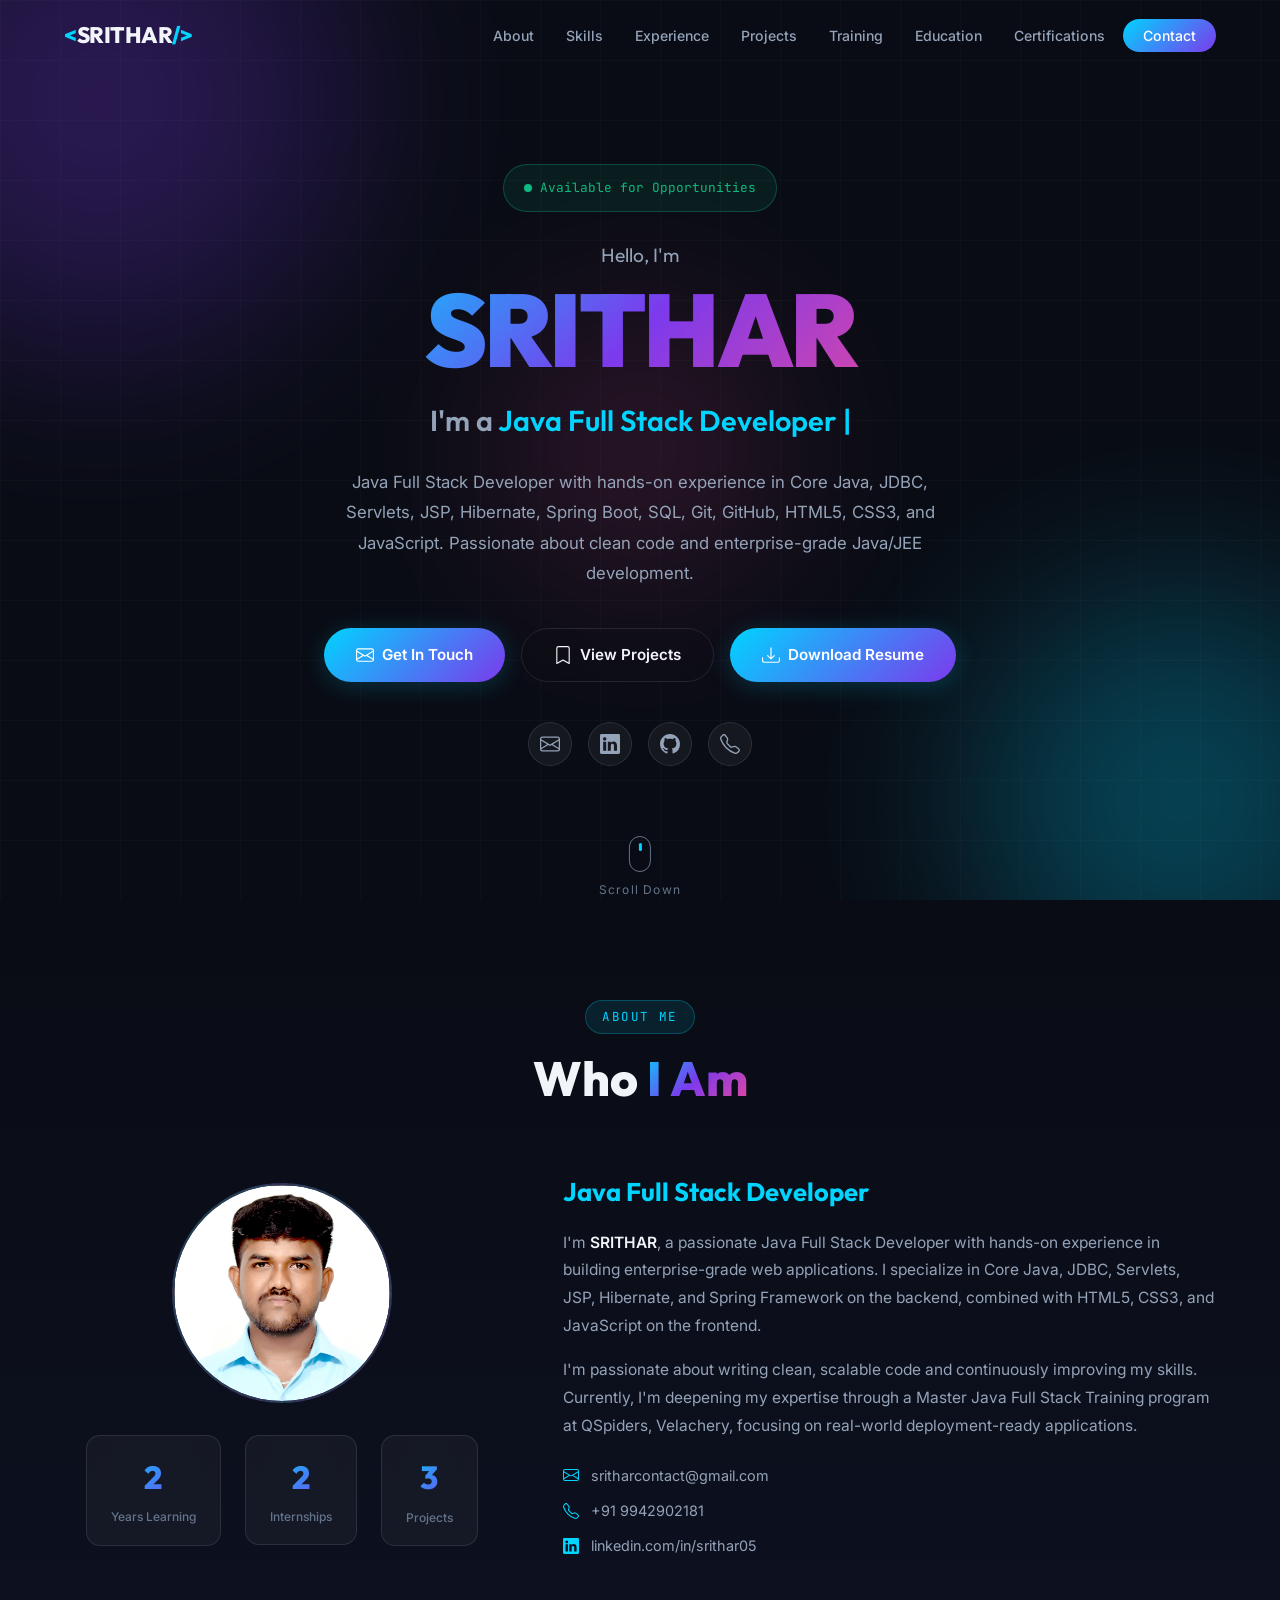
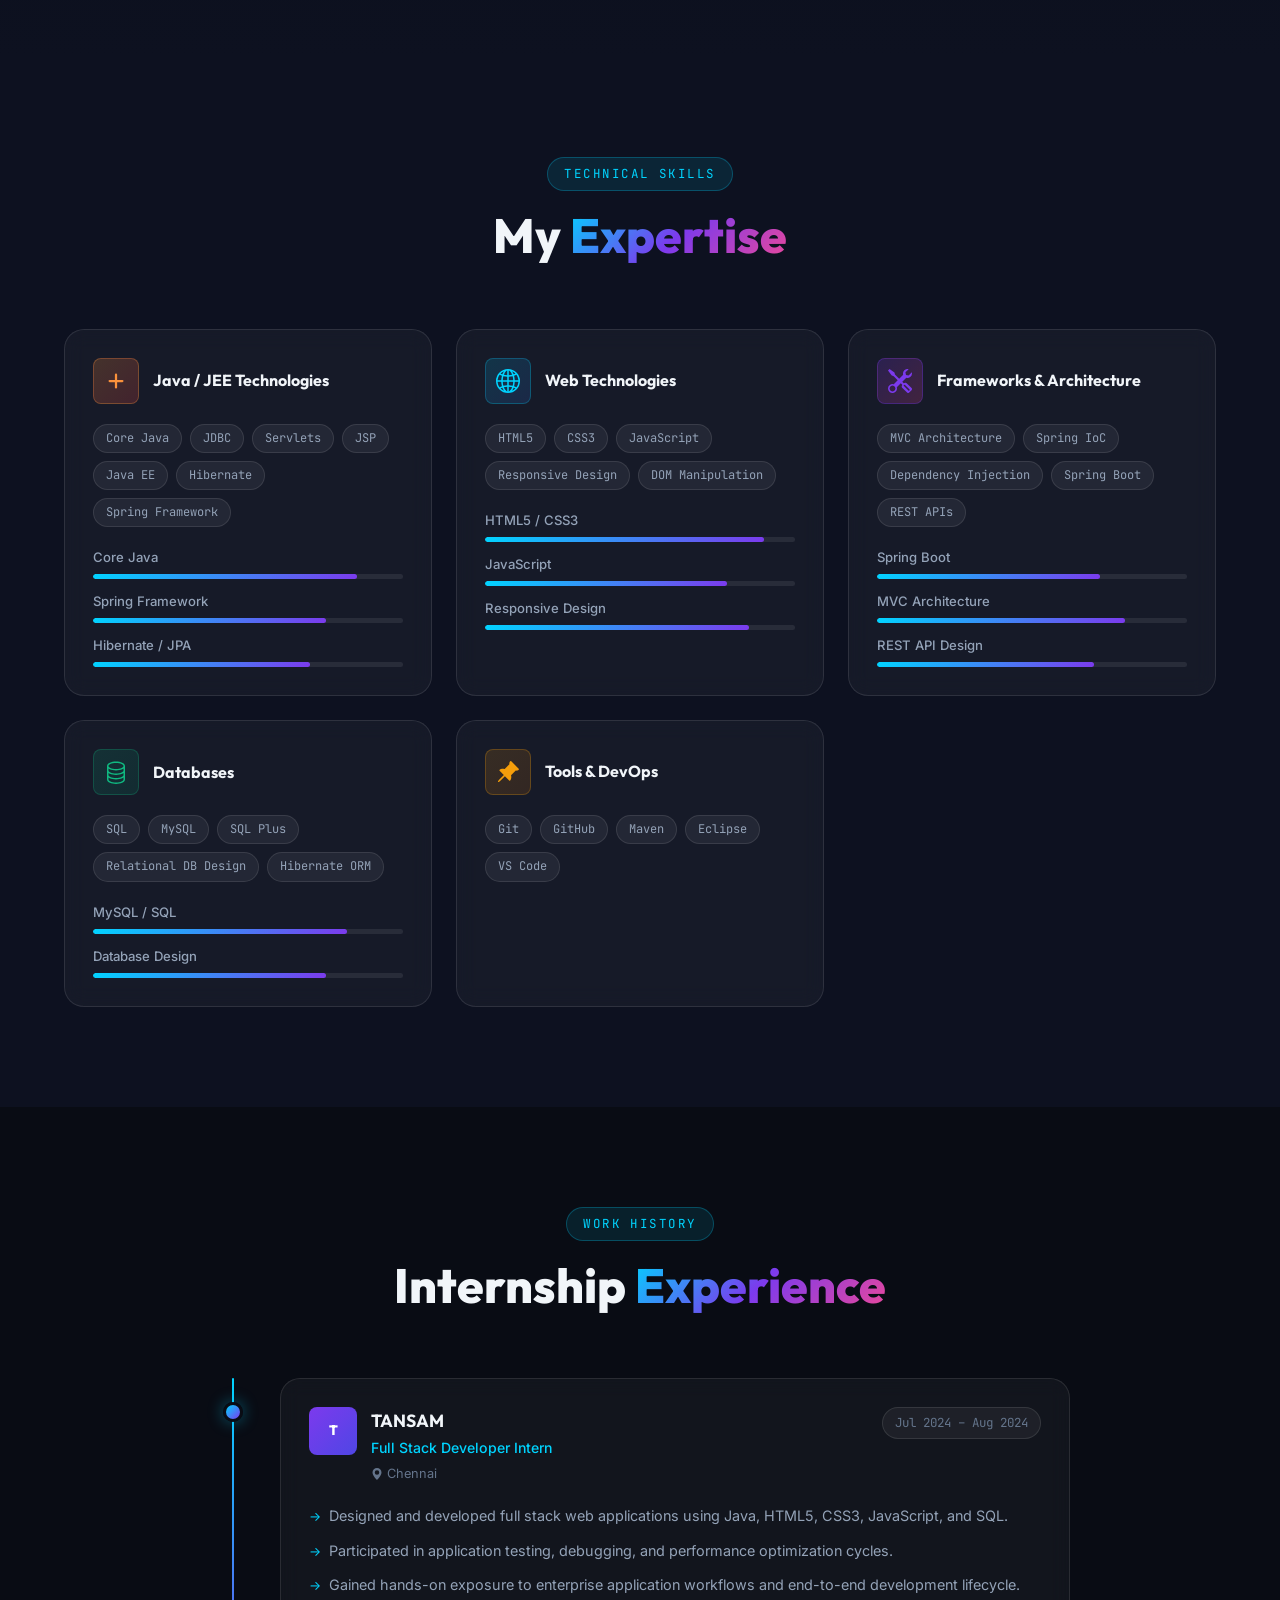
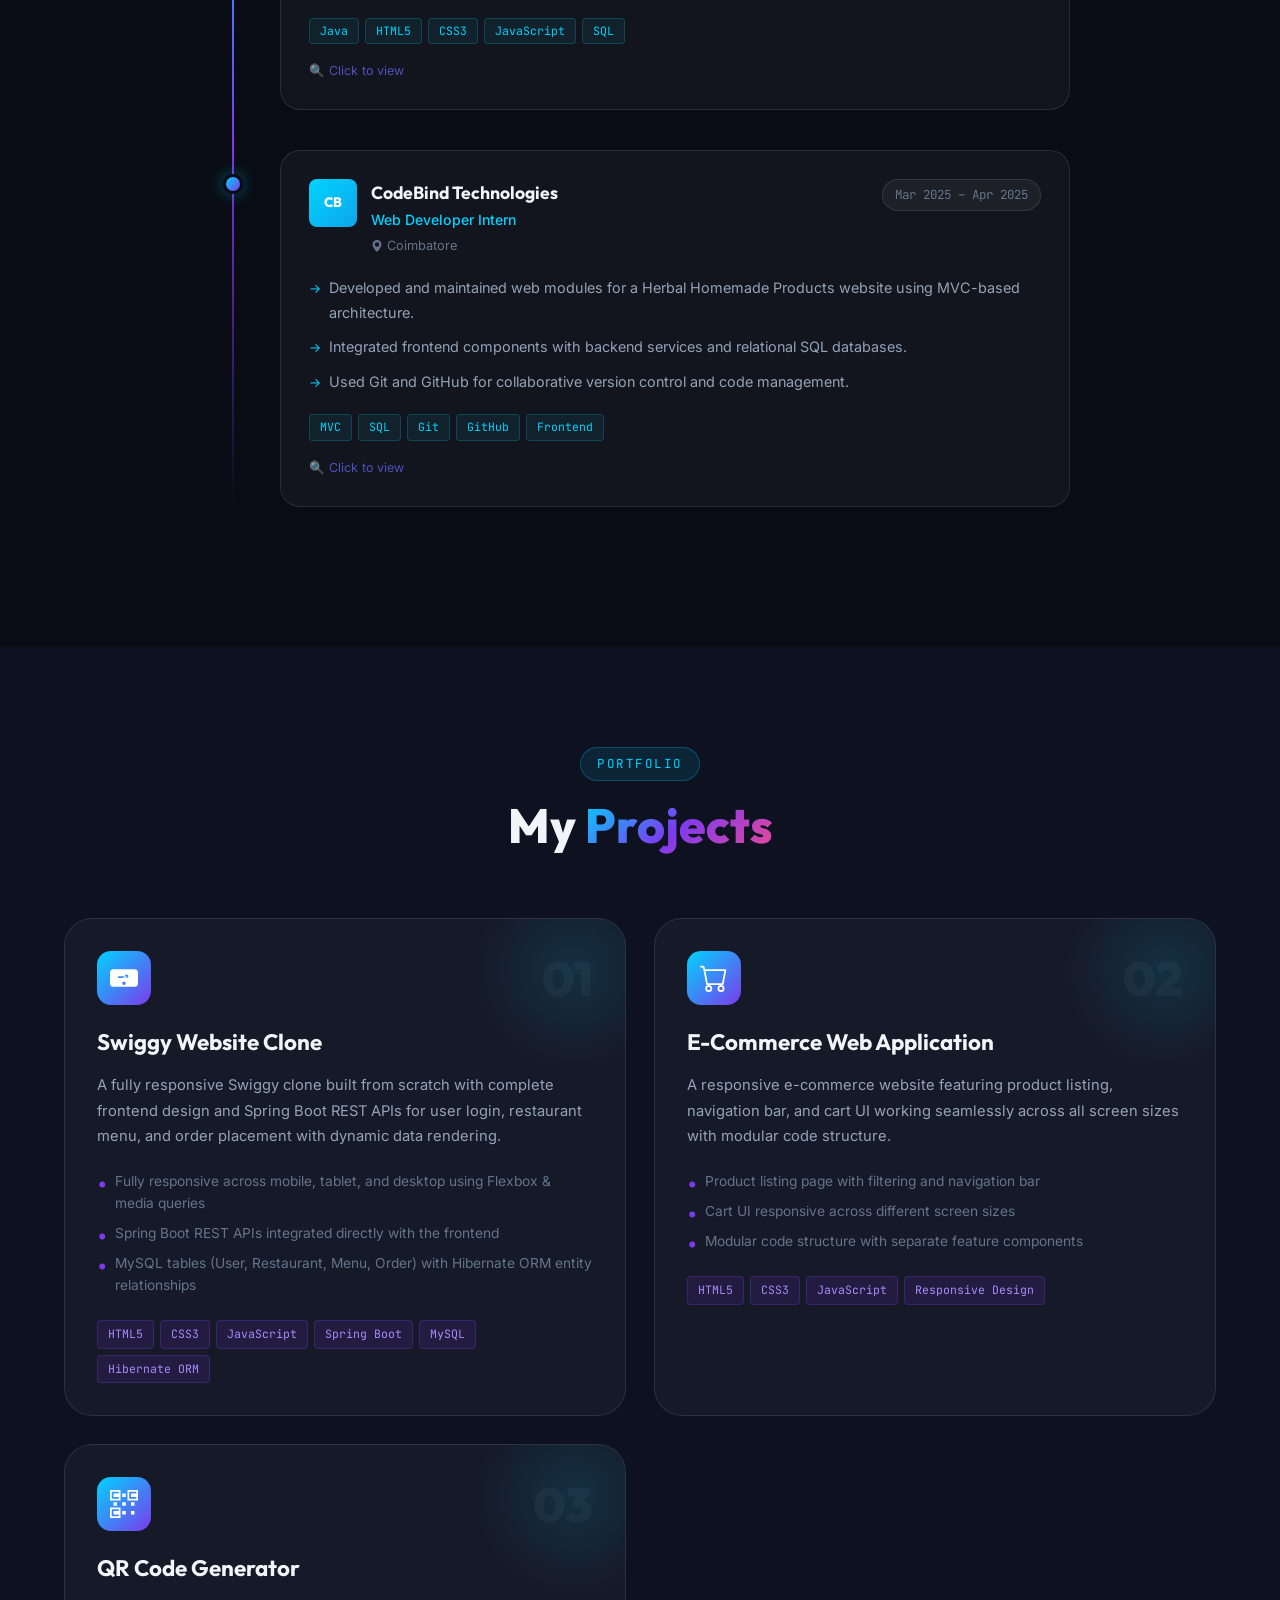
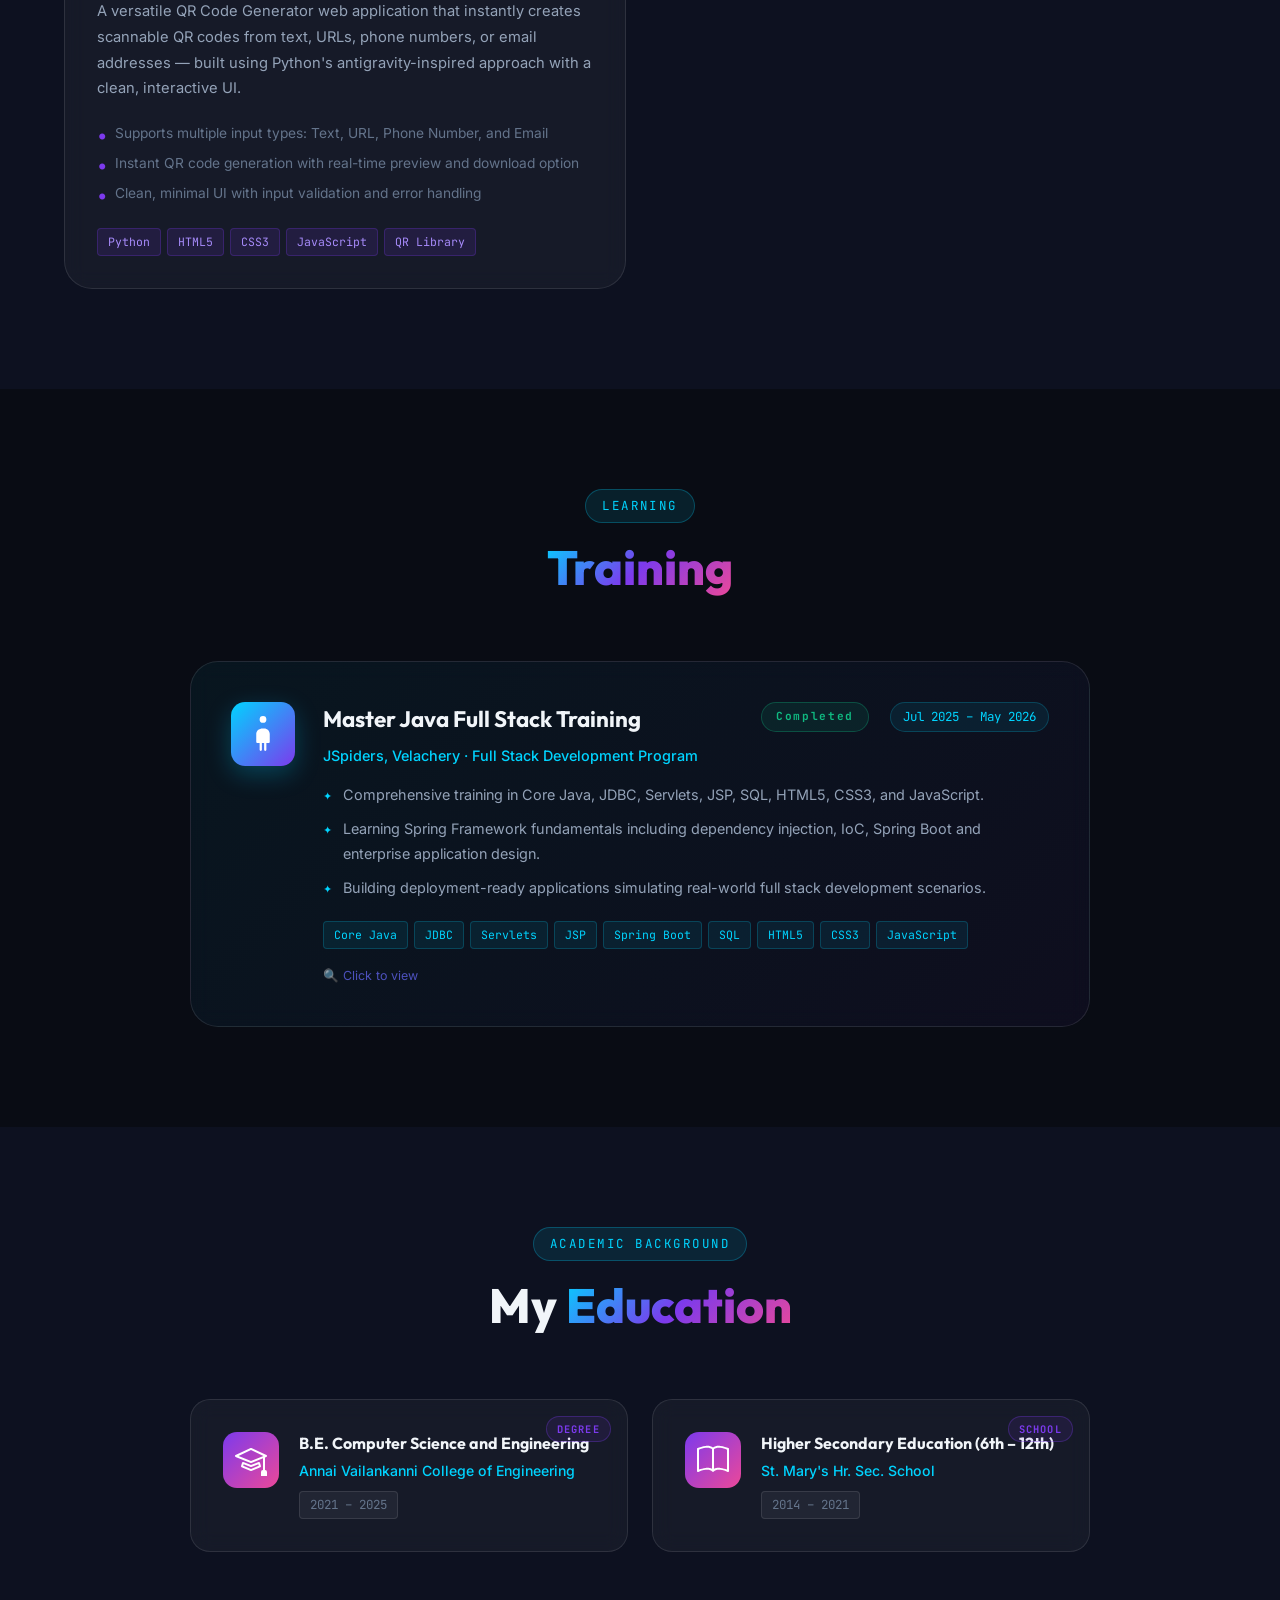
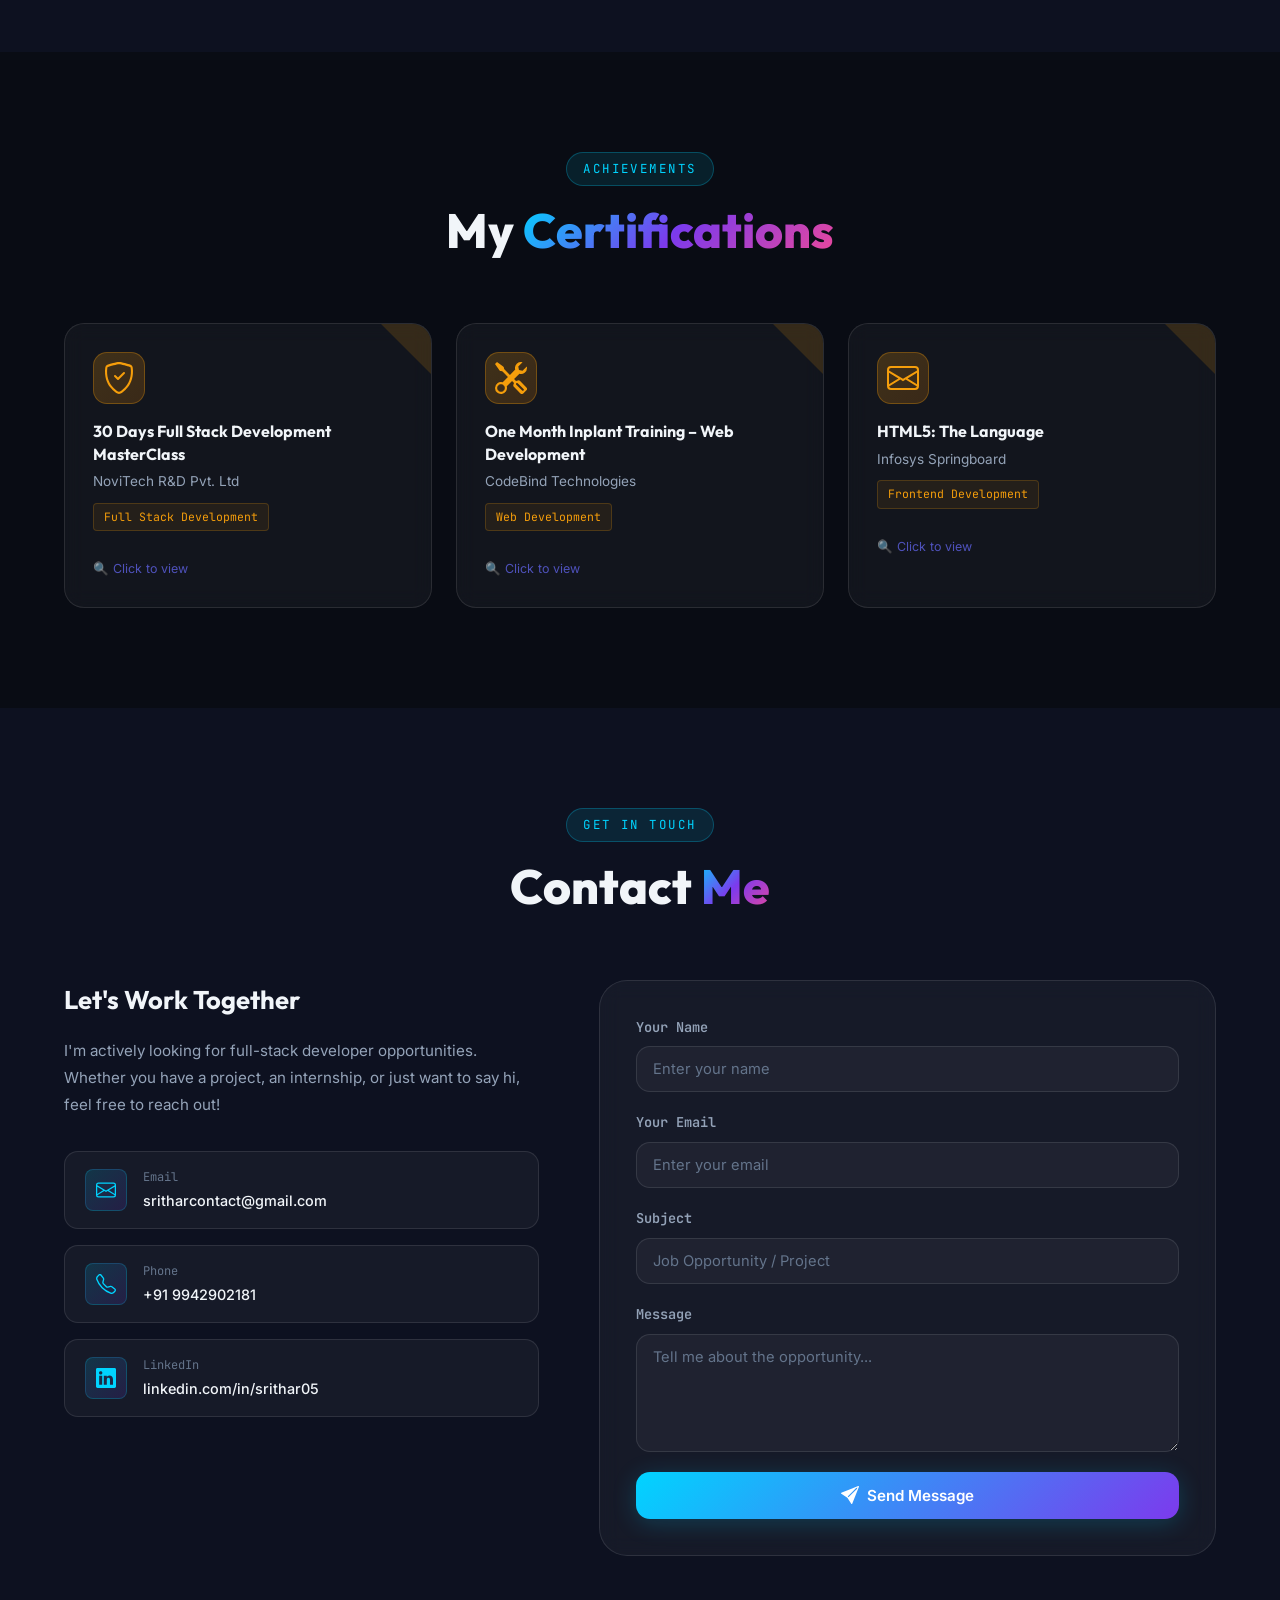
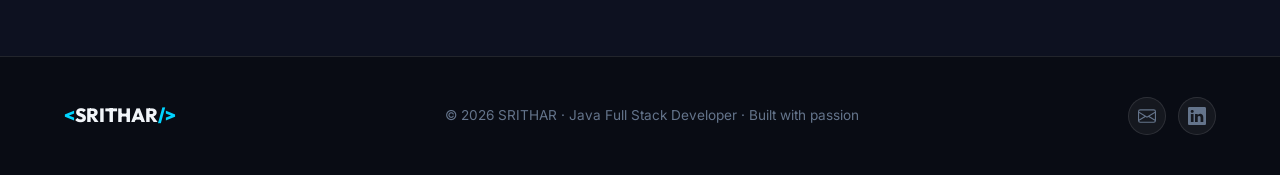
==== commit dad6723e: "Add files via upload" ====
--- a/index.html
+++ b/index.html
@@ -1,17 +1,22 @@
 <!DOCTYPE html>
 <html lang="en">
+
 <head>
   <meta charset="UTF-8" />
   <meta name="viewport" content="width=device-width, initial-scale=1.0" />
-  <meta name="description" content="SRITHAR – Java Full Stack Developer Portfolio. Experienced in Core Java, Spring Boot, Hibernate, HTML5, CSS3, JavaScript, and SQL." />
+  <meta name="description"
+    content="SRITHAR – Java Full Stack Developer Portfolio. Experienced in Core Java, Spring Boot, Hibernate, HTML5, CSS3, JavaScript, and SQL." />
   <meta name="keywords" content="SRITHAR, Java Developer, Full Stack Developer, Spring Boot, Portfolio" />
   <meta name="author" content="SRITHAR" />
   <title>SRITHAR | Java Full Stack Developer</title>
   <link rel="preconnect" href="https://fonts.googleapis.com" />
   <link rel="preconnect" href="https://fonts.gstatic.com" crossorigin />
-  <link href="https://fonts.googleapis.com/css2?family=Outfit:wght@300;400;500;600;700;800;900&family=Inter:wght@300;400;500;600&family=JetBrains+Mono:wght@400;500&display=swap" rel="stylesheet" />
+  <link
+    href="https://fonts.googleapis.com/css2?family=Outfit:wght@300;400;500;600;700;800;900&family=Inter:wght@300;400;500;600&family=JetBrains+Mono:wght@400;500&display=swap"
+    rel="stylesheet" />
   <link rel="stylesheet" href="style.css" />
 </head>
+
 <body>
 
   <!-- ===== NAVIGATION ===== -->
@@ -59,27 +64,59 @@
         <span class="cursor">|</span>
       </div>
       <p class="hero-desc">
-        Java Full Stack Developer with hands-on experience in Core Java, JDBC, Servlets, JSP, Hibernate, Spring, SQL, HTML5, CSS3, and JavaScript. Passionate about clean code and enterprise-grade Java/JEE development.
+        Java Full Stack Developer with hands-on experience in Core Java, JDBC, Servlets, JSP, Hibernate, Spring Boot, SQL, Git, GitHub,
+        HTML5, CSS3, and JavaScript. Passionate about clean code and enterprise-grade Java/JEE development.
       </p>
       <div class="hero-cta">
         <a href="#contact" class="btn btn-primary" id="hero-contact-btn">
-          <svg xmlns="http://www.w3.org/2000/svg" width="18" height="18" fill="currentColor" viewBox="0 0 16 16"><path d="M0 4a2 2 0 0 1 2-2h12a2 2 0 0 1 2 2v8a2 2 0 0 1-2 2H2a2 2 0 0 1-2-2V4Zm2-1a1 1 0 0 0-1 1v.217l7 4.2 7-4.2V4a1 1 0 0 0-1-1H2Zm13 2.383-4.708 2.825L15 11.105V5.383Zm-.034 6.876-5.64-3.471L8 9.583l-1.326-.795-5.64 3.47A1 1 0 0 0 2 13h12a1 1 0 0 0 .966-.741ZM1 11.105l4.708-2.897L1 5.383v5.722Z"/></svg>
+          <svg xmlns="http://www.w3.org/2000/svg" width="18" height="18" fill="currentColor" viewBox="0 0 16 16">
+            <path
+              d="M0 4a2 2 0 0 1 2-2h12a2 2 0 0 1 2 2v8a2 2 0 0 1-2 2H2a2 2 0 0 1-2-2V4Zm2-1a1 1 0 0 0-1 1v.217l7 4.2 7-4.2V4a1 1 0 0 0-1-1H2Zm13 2.383-4.708 2.825L15 11.105V5.383Zm-.034 6.876-5.64-3.471L8 9.583l-1.326-.795-5.64 3.47A1 1 0 0 0 2 13h12a1 1 0 0 0 .966-.741ZM1 11.105l4.708-2.897L1 5.383v5.722Z" />
+          </svg>
           Get In Touch
         </a>
         <a href="#projects" class="btn btn-outline" id="hero-projects-btn">
-          <svg xmlns="http://www.w3.org/2000/svg" width="18" height="18" fill="currentColor" viewBox="0 0 16 16"><path d="M2 2a2 2 0 0 1 2-2h8a2 2 0 0 1 2 2v13.5a.5.5 0 0 1-.777.416L8 13.101l-5.223 2.815A.5.5 0 0 1 2 15.5V2zm2-1a1 1 0 0 0-1 1v12.566l4.723-2.482a.5.5 0 0 1 .554 0L13 14.566V2a1 1 0 0 0-1-1H4z"/></svg>
+          <svg xmlns="http://www.w3.org/2000/svg" width="18" height="18" fill="currentColor" viewBox="0 0 16 16">
+            <path
+              d="M2 2a2 2 0 0 1 2-2h8a2 2 0 0 1 2 2v13.5a.5.5 0 0 1-.777.416L8 13.101l-5.223 2.815A.5.5 0 0 1 2 15.5V2zm2-1a1 1 0 0 0-1 1v12.566l4.723-2.482a.5.5 0 0 1 .554 0L13 14.566V2a1 1 0 0 0-1-1H4z" />
+          </svg>
           View Projects
         </a>
+        <a href="./Documents/SRITHAR_Resume.pdf" class="btn btn-primary" id="hero-resume-btn" download>
+          <svg xmlns="http://www.w3.org/2000/svg" width="18" height="18" fill="currentColor" viewBox="0 0 16 16">
+            <path
+              d="M.5 9.9a.5.5 0 0 1 .5.5v2.5a1 1 0 0 0 1 1h12a1 1 0 0 0 1-1v-2.5a.5.5 0 0 1 1 0v2.5a2 2 0 0 1-2 2H2a2 2 0 0 1-2-2v-2.5a.5.5 0 0 1 .5-.5z" />
+            <path
+              d="M7.646 11.854a.5.5 0 0 0 .708 0l3-3a.5.5 0 0 0-.708-.708L8.5 10.293V1.5a.5.5 0 0 0-1 0v8.793L5.354 8.146a.5.5 0 1 0-.708.708l3 3z" />
+          </svg>
+          Download Resume
+        </a>
       </div>
       <div class="hero-socials">
         <a href="mailto:sritharcontact@gmail.com" class="social-link" id="hero-email" title="Email">
-          <svg xmlns="http://www.w3.org/2000/svg" width="20" height="20" fill="currentColor" viewBox="0 0 16 16"><path d="M0 4a2 2 0 0 1 2-2h12a2 2 0 0 1 2 2v8a2 2 0 0 1-2 2H2a2 2 0 0 1-2-2V4Zm2-1a1 1 0 0 0-1 1v.217l7 4.2 7-4.2V4a1 1 0 0 0-1-1H2Zm13 2.383-4.708 2.825L15 11.105V5.383Zm-.034 6.876-5.64-3.471L8 9.583l-1.326-.795-5.64 3.47A1 1 0 0 0 2 13h12a1 1 0 0 0 .966-.741ZM1 11.105l4.708-2.897L1 5.383v5.722Z"/></svg>
+          <svg xmlns="http://www.w3.org/2000/svg" width="20" height="20" fill="currentColor" viewBox="0 0 16 16">
+            <path
+              d="M0 4a2 2 0 0 1 2-2h12a2 2 0 0 1 2 2v8a2 2 0 0 1-2 2H2a2 2 0 0 1-2-2V4Zm2-1a1 1 0 0 0-1 1v.217l7 4.2 7-4.2V4a1 1 0 0 0-1-1H2Zm13 2.383-4.708 2.825L15 11.105V5.383Zm-.034 6.876-5.64-3.471L8 9.583l-1.326-.795-5.64 3.47A1 1 0 0 0 2 13h12a1 1 0 0 0 .966-.741ZM1 11.105l4.708-2.897L1 5.383v5.722Z" />
+          </svg>
         </a>
-        <a href="https://linkedin.com/in/srithar05" target="_blank" class="social-link" id="hero-linkedin" title="LinkedIn">
-          <svg xmlns="http://www.w3.org/2000/svg" width="20" height="20" fill="currentColor" viewBox="0 0 16 16"><path d="M0 1.146C0 .513.526 0 1.175 0h13.65C15.474 0 16 .513 16 1.146v13.708c0 .633-.526 1.146-1.175 1.146H1.175C.526 16 0 15.487 0 14.854V1.146zm4.943 12.248V6.169H2.542v7.225h2.401zm-1.2-8.212c.837 0 1.358-.554 1.358-1.248-.015-.709-.52-1.248-1.342-1.248-.822 0-1.359.54-1.359 1.248 0 .694.521 1.248 1.327 1.248h.016zm4.908 8.212V9.359c0-.216.016-.432.08-.586.173-.431.568-.878 1.232-.878.869 0 1.216.662 1.216 1.634v3.865h2.401V9.25c0-2.22-1.184-3.252-2.764-3.252-1.274 0-1.845.7-2.165 1.193v.025h-.016a5.54 5.54 0 0 1 .016-.025V6.169h-2.4c.03.678 0 7.225 0 7.225h2.4z"/></svg>
+        <a href="https://linkedin.com/in/srithar05" target="_blank" class="social-link" id="hero-linkedin"
+          title="LinkedIn">
+          <svg xmlns="http://www.w3.org/2000/svg" width="20" height="20" fill="currentColor" viewBox="0 0 16 16">
+            <path
+              d="M0 1.146C0 .513.526 0 1.175 0h13.65C15.474 0 16 .513 16 1.146v13.708c0 .633-.526 1.146-1.175 1.146H1.175C.526 16 0 15.487 0 14.854V1.146zm4.943 12.248V6.169H2.542v7.225h2.401zm-1.2-8.212c.837 0 1.358-.554 1.358-1.248-.015-.709-.52-1.248-1.342-1.248-.822 0-1.359.54-1.359 1.248 0 .694.521 1.248 1.327 1.248h.016zm4.908 8.212V9.359c0-.216.016-.432.08-.586.173-.431.568-.878 1.232-.878.869 0 1.216.662 1.216 1.634v3.865h2.401V9.25c0-2.22-1.184-3.252-2.764-3.252-1.274 0-1.845.7-2.165 1.193v.025h-.016a5.54 5.54 0 0 1 .016-.025V6.169h-2.4c.03.678 0 7.225 0 7.225h2.4z" />
+          </svg>
+        </a>
+        <a href="https://github.com/Srithar05" target="_blank" class="social-link" id="hero-linkedin"
+          title="GitHub">
+          <svg xmlns="http://www.w3.org/2000/svg" width="20" height="20" fill="currentColor" viewBox="0 0 16 16">
+          <path d="M8 0C3.58 0 0 3.58 0 8c0 3.54 2.29 6.53 5.47 7.59.4.07.55-.17.55-.38 0-.19-.01-.82-.01-1.49-2.01.37-2.53-.49-2.69-.94-.09-.23-.48-.94-.82-1.13-.28-.15-.68-.52-.01-.53.63-.01 1.08.58 1.23.82.72 1.21 1.87.87 2.33.66.07-.52.28-.87.51-1.07-1.78-.2-3.64-.89-3.64-3.95 0-.87.31-1.59.82-2.15-.08-.2-.36-1.02.08-2.12 0 0 .67-.21 2.2.82.64-.18 1.32-.27 2-.27.68 0 1.36.09 2 .27 1.53-1.04 2.2-.82 2.2-.82.44 1.1.16 1.92.08 2.12.51.56.82 1.27.82 2.15 0 3.07-1.87 3.75-3.65 3.95.29.25.54.73.54 1.48 0 1.07-.01 1.93-.01 2.2 0 .21.15.46.55.38A8.012 8.012 0 0 0 16 8c0-4.42-3.58-8-8-8z"/>
+          </svg>
         </a>
         <a href="tel:9942902181" class="social-link" id="hero-phone" title="Phone">
-          <svg xmlns="http://www.w3.org/2000/svg" width="20" height="20" fill="currentColor" viewBox="0 0 16 16"><path d="M3.654 1.328a.678.678 0 0 0-1.015-.063L1.605 2.3c-.483.484-.661 1.169-.45 1.77a17.568 17.568 0 0 0 4.168 6.608 17.569 17.569 0 0 0 6.608 4.168c.601.211 1.286.033 1.77-.45l1.034-1.034a.678.678 0 0 0-.063-1.015l-2.307-1.794a.678.678 0 0 0-.58-.122l-2.19.547a1.745 1.745 0 0 1-1.657-.459L5.482 8.062a1.745 1.745 0 0 1-.46-1.657l.548-2.19a.678.678 0 0 0-.122-.58L3.654 1.328zM1.884.511a1.745 1.745 0 0 1 2.612.163L6.29 2.98c.329.423.445.974.315 1.494l-.547 2.19a.678.678 0 0 0 .178.643l2.457 2.457a.678.678 0 0 0 .644.178l2.189-.547a1.745 1.745 0 0 1 1.494.315l2.306 1.794c.829.645.905 1.87.163 2.611l-1.034 1.034c-.74.74-1.846 1.065-2.877.702a18.634 18.634 0 0 1-7.01-4.42 18.634 18.634 0 0 1-4.42-7.009c-.362-1.03-.037-2.137.703-2.877L1.885.511z"/></svg>
+          <svg xmlns="http://www.w3.org/2000/svg" width="20" height="20" fill="currentColor" viewBox="0 0 16 16">
+            <path
+              d="M3.654 1.328a.678.678 0 0 0-1.015-.063L1.605 2.3c-.483.484-.661 1.169-.45 1.77a17.568 17.568 0 0 0 4.168 6.608 17.569 17.569 0 0 0 6.608 4.168c.601.211 1.286.033 1.77-.45l1.034-1.034a.678.678 0 0 0-.063-1.015l-2.307-1.794a.678.678 0 0 0-.58-.122l-2.19.547a1.745 1.745 0 0 1-1.657-.459L5.482 8.062a1.745 1.745 0 0 1-.46-1.657l.548-2.19a.678.678 0 0 0-.122-.58L3.654 1.328zM1.884.511a1.745 1.745 0 0 1 2.612.163L6.29 2.98c.329.423.445.974.315 1.494l-.547 2.19a.678.678 0 0 0 .178.643l2.457 2.457a.678.678 0 0 0 .644.178l2.189-.547a1.745 1.745 0 0 1 1.494.315l2.306 1.794c.829.645.905 1.87.163 2.611l-1.034 1.034c-.74.74-1.846 1.065-2.877.702a18.634 18.634 0 0 1-7.01-4.42 18.634 18.634 0 0 1-4.42-7.009c-.362-1.03-.037-2.137.703-2.877L1.885.511z" />
+          </svg>
         </a>
       </div>
     </div>
@@ -125,23 +162,37 @@
         <div class="about-content reveal">
           <h3 class="about-heading">Java Full Stack Developer</h3>
           <p class="about-text">
-            I'm <strong>SRITHAR</strong>, a passionate Java Full Stack Developer with hands-on experience in building enterprise-grade web applications. I specialize in Core Java, JDBC, Servlets, JSP, Hibernate, and Spring Framework on the backend, combined with HTML5, CSS3, and JavaScript on the frontend.
+            I'm <strong>SRITHAR</strong>, a passionate Java Full Stack Developer with hands-on experience in building
+            enterprise-grade web applications. I specialize in Core Java, JDBC, Servlets, JSP, Hibernate, and Spring
+            Framework on the backend, combined with HTML5, CSS3, and JavaScript on the frontend.
           </p>
           <p class="about-text">
-            I'm passionate about writing clean, scalable code and continuously improving my skills. Currently, I'm deepening my expertise through a Master Java Full Stack Training program at QSpiders, Velachery, focusing on real-world deployment-ready applications.
+            I'm passionate about writing clean, scalable code and continuously improving my skills. Currently, I'm
+            deepening my expertise through a Master Java Full Stack Training program at QSpiders, Velachery, focusing on
+            real-world deployment-ready applications.
           </p>
           <div class="about-info">
             <div class="info-item">
-              <svg xmlns="http://www.w3.org/2000/svg" width="16" height="16" fill="currentColor" viewBox="0 0 16 16"><path d="M0 4a2 2 0 0 1 2-2h12a2 2 0 0 1 2 2v8a2 2 0 0 1-2 2H2a2 2 0 0 1-2-2V4Zm2-1a1 1 0 0 0-1 1v.217l7 4.2 7-4.2V4a1 1 0 0 0-1-1H2Zm13 2.383-4.708 2.825L15 11.105V5.383Zm-.034 6.876-5.64-3.471L8 9.583l-1.326-.795-5.64 3.47A1 1 0 0 0 2 13h12a1 1 0 0 0 .966-.741ZM1 11.105l4.708-2.897L1 5.383v5.722Z"/></svg>
+              <svg xmlns="http://www.w3.org/2000/svg" width="16" height="16" fill="currentColor" viewBox="0 0 16 16">
+                <path
+                  d="M0 4a2 2 0 0 1 2-2h12a2 2 0 0 1 2 2v8a2 2 0 0 1-2 2H2a2 2 0 0 1-2-2V4Zm2-1a1 1 0 0 0-1 1v.217l7 4.2 7-4.2V4a1 1 0 0 0-1-1H2Zm13 2.383-4.708 2.825L15 11.105V5.383Zm-.034 6.876-5.64-3.471L8 9.583l-1.326-.795-5.64 3.47A1 1 0 0 0 2 13h12a1 1 0 0 0 .966-.741ZM1 11.105l4.708-2.897L1 5.383v5.722Z" />
+              </svg>
               <a href="mailto:sritharcontact@gmail.com" id="about-email">sritharcontact@gmail.com</a>
             </div>
             <div class="info-item">
-              <svg xmlns="http://www.w3.org/2000/svg" width="16" height="16" fill="currentColor" viewBox="0 0 16 16"><path d="M3.654 1.328a.678.678 0 0 0-1.015-.063L1.605 2.3c-.483.484-.661 1.169-.45 1.77a17.568 17.568 0 0 0 4.168 6.608 17.569 17.569 0 0 0 6.608 4.168c.601.211 1.286.033 1.77-.45l1.034-1.034a.678.678 0 0 0-.063-1.015l-2.307-1.794a.678.678 0 0 0-.58-.122l-2.19.547a1.745 1.745 0 0 1-1.657-.459L5.482 8.062a1.745 1.745 0 0 1-.46-1.657l.548-2.19a.678.678 0 0 0-.122-.58L3.654 1.328zM1.884.511a1.745 1.745 0 0 1 2.612.163L6.29 2.98c.329.423.445.974.315 1.494l-.547 2.19a.678.678 0 0 0 .178.643l2.457 2.457a.678.678 0 0 0 .644.178l2.189-.547a1.745 1.745 0 0 1 1.494.315l2.306 1.794c.829.645.905 1.87.163 2.611l-1.034 1.034c-.74.74-1.846 1.065-2.877.702a18.634 18.634 0 0 1-7.01-4.42 18.634 18.634 0 0 1-4.42-7.009c-.362-1.03-.037-2.137.703-2.877L1.885.511z"/></svg>
+              <svg xmlns="http://www.w3.org/2000/svg" width="16" height="16" fill="currentColor" viewBox="0 0 16 16">
+                <path
+                  d="M3.654 1.328a.678.678 0 0 0-1.015-.063L1.605 2.3c-.483.484-.661 1.169-.45 1.77a17.568 17.568 0 0 0 4.168 6.608 17.569 17.569 0 0 0 6.608 4.168c.601.211 1.286.033 1.77-.45l1.034-1.034a.678.678 0 0 0-.063-1.015l-2.307-1.794a.678.678 0 0 0-.58-.122l-2.19.547a1.745 1.745 0 0 1-1.657-.459L5.482 8.062a1.745 1.745 0 0 1-.46-1.657l.548-2.19a.678.678 0 0 0-.122-.58L3.654 1.328zM1.884.511a1.745 1.745 0 0 1 2.612.163L6.29 2.98c.329.423.445.974.315 1.494l-.547 2.19a.678.678 0 0 0 .178.643l2.457 2.457a.678.678 0 0 0 .644.178l2.189-.547a1.745 1.745 0 0 1 1.494.315l2.306 1.794c.829.645.905 1.87.163 2.611l-1.034 1.034c-.74.74-1.846 1.065-2.877.702a18.634 18.634 0 0 1-7.01-4.42 18.634 18.634 0 0 1-4.42-7.009c-.362-1.03-.037-2.137.703-2.877L1.885.511z" />
+              </svg>
               <a href="tel:9942902181" id="about-phone">+91 9942902181</a>
             </div>
             <div class="info-item">
-              <svg xmlns="http://www.w3.org/2000/svg" width="16" height="16" fill="currentColor" viewBox="0 0 16 16"><path d="M0 1.146C0 .513.526 0 1.175 0h13.65C15.474 0 16 .513 16 1.146v13.708c0 .633-.526 1.146-1.175 1.146H1.175C.526 16 0 15.487 0 14.854V1.146zm4.943 12.248V6.169H2.542v7.225h2.401zm-1.2-8.212c.837 0 1.358-.554 1.358-1.248-.015-.709-.52-1.248-1.342-1.248-.822 0-1.359.54-1.359 1.248 0 .694.521 1.248 1.327 1.248h.016zm4.908 8.212V9.359c0-.216.016-.432.08-.586.173-.431.568-.878 1.232-.878.869 0 1.216.662 1.216 1.634v3.865h2.401V9.25c0-2.22-1.184-3.252-2.764-3.252-1.274 0-1.845.7-2.165 1.193v.025h-.016a5.54 5.54 0 0 1 .016-.025V6.169h-2.4c.03.678 0 7.225 0 7.225h2.4z"/></svg>
-              <a href="https://linkedin.com/in/srithar05" target="_blank" id="about-linkedin">linkedin.com/in/srithar05</a>
+              <svg xmlns="http://www.w3.org/2000/svg" width="16" height="16" fill="currentColor" viewBox="0 0 16 16">
+                <path
+                  d="M0 1.146C0 .513.526 0 1.175 0h13.65C15.474 0 16 .513 16 1.146v13.708c0 .633-.526 1.146-1.175 1.146H1.175C.526 16 0 15.487 0 14.854V1.146zm4.943 12.248V6.169H2.542v7.225h2.401zm-1.2-8.212c.837 0 1.358-.554 1.358-1.248-.015-.709-.52-1.248-1.342-1.248-.822 0-1.359.54-1.359 1.248 0 .694.521 1.248 1.327 1.248h.016zm4.908 8.212V9.359c0-.216.016-.432.08-.586.173-.431.568-.878 1.232-.878.869 0 1.216.662 1.216 1.634v3.865h2.401V9.25c0-2.22-1.184-3.252-2.764-3.252-1.274 0-1.845.7-2.165 1.193v.025h-.016a5.54 5.54 0 0 1 .016-.025V6.169h-2.4c.03.678 0 7.225 0 7.225h2.4z" />
+              </svg>
+              <a href="https://linkedin.com/in/srithar05" target="_blank"
+                id="about-linkedin">linkedin.com/in/srithar05</a>
             </div>
           </div>
         </div>
@@ -160,7 +211,10 @@
         <div class="skill-category reveal" id="skill-java">
           <div class="skill-cat-header">
             <div class="skill-cat-icon java-icon">
-              <svg xmlns="http://www.w3.org/2000/svg" width="24" height="24" fill="currentColor" viewBox="0 0 16 16"><path d="M8.75 3.75a.75.75 0 0 0-1.5 0v3.5h-3.5a.75.75 0 0 0 0 1.5h3.5v3.5a.75.75 0 0 0 1.5 0v-3.5h3.5a.75.75 0 0 0 0-1.5h-3.5v-3.5z"/></svg>
+              <svg xmlns="http://www.w3.org/2000/svg" width="24" height="24" fill="currentColor" viewBox="0 0 16 16">
+                <path
+                  d="M8.75 3.75a.75.75 0 0 0-1.5 0v3.5h-3.5a.75.75 0 0 0 0 1.5h3.5v3.5a.75.75 0 0 0 1.5 0v-3.5h3.5a.75.75 0 0 0 0-1.5h-3.5v-3.5z" />
+              </svg>
             </div>
             <h3>Java / JEE Technologies</h3>
           </div>
@@ -176,15 +230,21 @@
           <div class="skill-bars">
             <div class="skill-bar-item">
               <span>Core Java</span>
-              <div class="bar-track"><div class="bar-fill" data-width="85"></div></div>
+              <div class="bar-track">
+                <div class="bar-fill" data-width="85"></div>
+              </div>
             </div>
             <div class="skill-bar-item">
               <span>Spring Framework</span>
-              <div class="bar-track"><div class="bar-fill" data-width="75"></div></div>
+              <div class="bar-track">
+                <div class="bar-fill" data-width="75"></div>
+              </div>
             </div>
             <div class="skill-bar-item">
               <span>Hibernate / JPA</span>
-              <div class="bar-track"><div class="bar-fill" data-width="70"></div></div>
+              <div class="bar-track">
+                <div class="bar-fill" data-width="70"></div>
+              </div>
             </div>
           </div>
         </div>
@@ -192,7 +252,10 @@
         <div class="skill-category reveal" id="skill-web">
           <div class="skill-cat-header">
             <div class="skill-cat-icon web-icon">
-              <svg xmlns="http://www.w3.org/2000/svg" width="24" height="24" fill="currentColor" viewBox="0 0 16 16"><path d="M0 8a8 8 0 1 1 16 0A8 8 0 0 1 0 8zm7.5-6.923c-.67.204-1.335.82-1.887 1.855-.143.268-.276.56-.395.872.705.157 1.472.257 2.282.287V1.077zM4.249 3.539c.142-.384.304-.744.481-1.078a6.7 6.7 0 0 1 .597-.933A7.01 7.01 0 0 0 3.051 3.05c.362.184.763.349 1.198.49zM3.509 7.5c.036-1.07.188-2.087.436-3.008a9.124 9.124 0 0 1-1.565-.667A6.964 6.964 0 0 0 1.018 7.5h2.491zm1.4-2.741a12.344 12.344 0 0 0-.4 2.741H7.5V5.091c-.91-.03-1.783-.145-2.591-.332zM8.5 5.09V7.5h2.99a12.342 12.342 0 0 0-.399-2.741c-.808.187-1.681.301-2.591.332zM4.51 8.5c.035.987.176 1.914.399 2.741A13.612 13.612 0 0 1 7.5 10.91V8.5H4.51zm3.99 0v2.409c.91.03 1.783.145 2.591.332.223-.827.364-1.754.4-2.741H8.5zm-3.282 3.696c.12.312.252.604.395.872.552 1.035 1.218 1.65 1.887 1.855V11.91c-.81.03-1.577.13-2.282.287zm.11 2.276a6.696 6.696 0 0 1-.598-.933 8.853 8.853 0 0 1-.481-1.079 8.38 8.38 0 0 0-1.198.49 7.01 7.01 0 0 0 2.276 1.522zm-1.383-2.964A13.36 13.36 0 0 1 3.508 8.5h-2.49a6.963 6.963 0 0 0 1.362 3.675c.47-.258.995-.482 1.565-.667zm6.728 2.964a7.009 7.009 0 0 0 2.275-1.521 8.376 8.376 0 0 0-1.197-.49 8.853 8.853 0 0 1-.481 1.078 6.688 6.688 0 0 1-.597.933zM8.5 11.909v3.014c.67-.204 1.335-.82 1.887-1.855.143-.268.276-.56.395-.872A12.63 12.63 0 0 0 8.5 11.91zm3.555-.401c.57.185 1.095.409 1.565.667A6.963 6.963 0 0 0 14.982 8.5h-2.49a13.36 13.36 0 0 1-.437 3.008zM14.982 7.5a6.963 6.963 0 0 0-1.362-3.675c-.47.258-.995.482-1.565.667.248.92.4 1.938.437 3.008h2.49zM11.27 2.461c.177.334.339.694.482 1.078a8.368 8.368 0 0 0 1.196-.49 7.01 7.01 0 0 0-2.275-1.52c.218.283.418.597.597.932zm-.488 1.343a7.765 7.765 0 0 0-.395-.872C9.835 1.897 9.17 1.282 8.5 1.077V4.09c.81-.03 1.577-.13 2.282-.287z"/></svg>
+              <svg xmlns="http://www.w3.org/2000/svg" width="24" height="24" fill="currentColor" viewBox="0 0 16 16">
+                <path
+                  d="M0 8a8 8 0 1 1 16 0A8 8 0 0 1 0 8zm7.5-6.923c-.67.204-1.335.82-1.887 1.855-.143.268-.276.56-.395.872.705.157 1.472.257 2.282.287V1.077zM4.249 3.539c.142-.384.304-.744.481-1.078a6.7 6.7 0 0 1 .597-.933A7.01 7.01 0 0 0 3.051 3.05c.362.184.763.349 1.198.49zM3.509 7.5c.036-1.07.188-2.087.436-3.008a9.124 9.124 0 0 1-1.565-.667A6.964 6.964 0 0 0 1.018 7.5h2.491zm1.4-2.741a12.344 12.344 0 0 0-.4 2.741H7.5V5.091c-.91-.03-1.783-.145-2.591-.332zM8.5 5.09V7.5h2.99a12.342 12.342 0 0 0-.399-2.741c-.808.187-1.681.301-2.591.332zM4.51 8.5c.035.987.176 1.914.399 2.741A13.612 13.612 0 0 1 7.5 10.91V8.5H4.51zm3.99 0v2.409c.91.03 1.783.145 2.591.332.223-.827.364-1.754.4-2.741H8.5zm-3.282 3.696c.12.312.252.604.395.872.552 1.035 1.218 1.65 1.887 1.855V11.91c-.81.03-1.577.13-2.282.287zm.11 2.276a6.696 6.696 0 0 1-.598-.933 8.853 8.853 0 0 1-.481-1.079 8.38 8.38 0 0 0-1.198.49 7.01 7.01 0 0 0 2.276 1.522zm-1.383-2.964A13.36 13.36 0 0 1 3.508 8.5h-2.49a6.963 6.963 0 0 0 1.362 3.675c.47-.258.995-.482 1.565-.667zm6.728 2.964a7.009 7.009 0 0 0 2.275-1.521 8.376 8.376 0 0 0-1.197-.49 8.853 8.853 0 0 1-.481 1.078 6.688 6.688 0 0 1-.597.933zM8.5 11.909v3.014c.67-.204 1.335-.82 1.887-1.855.143-.268.276-.56.395-.872A12.63 12.63 0 0 0 8.5 11.91zm3.555-.401c.57.185 1.095.409 1.565.667A6.963 6.963 0 0 0 14.982 8.5h-2.49a13.36 13.36 0 0 1-.437 3.008zM14.982 7.5a6.963 6.963 0 0 0-1.362-3.675c-.47.258-.995.482-1.565.667.248.92.4 1.938.437 3.008h2.49zM11.27 2.461c.177.334.339.694.482 1.078a8.368 8.368 0 0 0 1.196-.49 7.01 7.01 0 0 0-2.275-1.52c.218.283.418.597.597.932zm-.488 1.343a7.765 7.765 0 0 0-.395-.872C9.835 1.897 9.17 1.282 8.5 1.077V4.09c.81-.03 1.577-.13 2.282-.287z" />
+              </svg>
             </div>
             <h3>Web Technologies</h3>
           </div>
@@ -206,15 +269,21 @@
           <div class="skill-bars">
             <div class="skill-bar-item">
               <span>HTML5 / CSS3</span>
-              <div class="bar-track"><div class="bar-fill" data-width="90"></div></div>
+              <div class="bar-track">
+                <div class="bar-fill" data-width="90"></div>
+              </div>
             </div>
             <div class="skill-bar-item">
               <span>JavaScript</span>
-              <div class="bar-track"><div class="bar-fill" data-width="78"></div></div>
+              <div class="bar-track">
+                <div class="bar-fill" data-width="78"></div>
+              </div>
             </div>
             <div class="skill-bar-item">
               <span>Responsive Design</span>
-              <div class="bar-track"><div class="bar-fill" data-width="85"></div></div>
+              <div class="bar-track">
+                <div class="bar-fill" data-width="85"></div>
+              </div>
             </div>
           </div>
         </div>
@@ -222,7 +291,10 @@
         <div class="skill-category reveal" id="skill-framework">
           <div class="skill-cat-header">
             <div class="skill-cat-icon fw-icon">
-              <svg xmlns="http://www.w3.org/2000/svg" width="24" height="24" fill="currentColor" viewBox="0 0 16 16"><path d="M1 0 0 1l2.2 3.081a1 1 0 0 0 .815.419h.07a1 1 0 0 1 .708.293l2.675 2.675-2.617 2.654A3.003 3.003 0 0 0 0 13a3 3 0 1 0 5.878-.851l2.654-2.617.968.968-.305.914a1 1 0 0 0 .242 1.023l3.27 3.27a.999.999 0 0 0 1.414 0l1.586-1.586a.999.999 0 0 0 0-1.414l-3.27-3.27a1 1 0 0 0-1.023-.242L10.5 9.5l-.96-.96 2.68-2.643A3.005 3.005 0 0 0 16 3c0-.269-.035-.53-.102-.777l-2.14 2.141L12 4l-.364-1.757L13.777.102a3 3 0 0 0-3.675 3.68L7.462 6.46 4.793 3.793a1 1 0 0 1-.293-.707v-.071a1 1 0 0 0-.419-.814L1 0Zm9.646 10.646a.5.5 0 0 1 .708 0l2.914 2.915a.5.5 0 0 1-.707.707l-2.915-2.914a.5.5 0 0 1 0-.708ZM3 11l.471.242.529.026.287.445.445.287.026.529L5 13l-.242.471-.026.529-.445.287-.287.445-.529.026L3 15l-.471-.242L2 14.732l-.287-.445L1.268 14l-.026-.529L1 13l.242-.471.026-.529.445-.287.287-.445.529-.026L3 11Z"/></svg>
+              <svg xmlns="http://www.w3.org/2000/svg" width="24" height="24" fill="currentColor" viewBox="0 0 16 16">
+                <path
+                  d="M1 0 0 1l2.2 3.081a1 1 0 0 0 .815.419h.07a1 1 0 0 1 .708.293l2.675 2.675-2.617 2.654A3.003 3.003 0 0 0 0 13a3 3 0 1 0 5.878-.851l2.654-2.617.968.968-.305.914a1 1 0 0 0 .242 1.023l3.27 3.27a.999.999 0 0 0 1.414 0l1.586-1.586a.999.999 0 0 0 0-1.414l-3.27-3.27a1 1 0 0 0-1.023-.242L10.5 9.5l-.96-.96 2.68-2.643A3.005 3.005 0 0 0 16 3c0-.269-.035-.53-.102-.777l-2.14 2.141L12 4l-.364-1.757L13.777.102a3 3 0 0 0-3.675 3.68L7.462 6.46 4.793 3.793a1 1 0 0 1-.293-.707v-.071a1 1 0 0 0-.419-.814L1 0Zm9.646 10.646a.5.5 0 0 1 .708 0l2.914 2.915a.5.5 0 0 1-.707.707l-2.915-2.914a.5.5 0 0 1 0-.708ZM3 11l.471.242.529.026.287.445.445.287.026.529L5 13l-.242.471-.026.529-.445.287-.287.445-.529.026L3 15l-.471-.242L2 14.732l-.287-.445L1.268 14l-.026-.529L1 13l.242-.471.026-.529.445-.287.287-.445.529-.026L3 11Z" />
+              </svg>
             </div>
             <h3>Frameworks & Architecture</h3>
           </div>
@@ -236,15 +308,21 @@
           <div class="skill-bars">
             <div class="skill-bar-item">
               <span>Spring Boot</span>
-              <div class="bar-track"><div class="bar-fill" data-width="72"></div></div>
+              <div class="bar-track">
+                <div class="bar-fill" data-width="72"></div>
+              </div>
             </div>
             <div class="skill-bar-item">
               <span>MVC Architecture</span>
-              <div class="bar-track"><div class="bar-fill" data-width="80"></div></div>
+              <div class="bar-track">
+                <div class="bar-fill" data-width="80"></div>
+              </div>
             </div>
             <div class="skill-bar-item">
               <span>REST API Design</span>
-              <div class="bar-track"><div class="bar-fill" data-width="70"></div></div>
+              <div class="bar-track">
+                <div class="bar-fill" data-width="70"></div>
+              </div>
             </div>
           </div>
         </div>
@@ -252,7 +330,10 @@
         <div class="skill-category reveal" id="skill-db">
           <div class="skill-cat-header">
             <div class="skill-cat-icon db-icon">
-              <svg xmlns="http://www.w3.org/2000/svg" width="24" height="24" fill="currentColor" viewBox="0 0 16 16"><path d="M4.318 2.687C5.234 2.271 6.536 2 8 2s2.766.27 3.682.687C12.644 3.125 13 3.627 13 4c0 .374-.356.875-1.318 1.313C10.766 5.729 9.464 6 8 6s-2.766-.27-3.682-.687C3.356 4.875 3 4.373 3 4c0-.374.356-.875 1.318-1.313ZM13 5.698V7c0 .374-.356.875-1.318 1.313C10.766 8.729 9.464 9 8 9s-2.766-.27-3.682-.687C3.356 7.875 3 7.373 3 7V5.698c.271.202.58.378.904.525C4.978 6.711 6.427 7 8 7s3.022-.289 4.096-.777A4.92 4.92 0 0 0 13 5.698ZM14 4c0-1.007-.875-1.755-1.904-2.223C11.022 1.289 9.573 1 8 1s-3.022.289-4.096.777C2.875 2.245 2 2.993 2 4v9c0 1.007.875 1.755 1.904 2.223C4.978 15.71 6.427 16 8 16s3.022-.289 4.096-.777C13.125 14.755 14 14.007 14 13V4Zm-1 4.698V10c0 .374-.356.875-1.318 1.313C10.766 11.729 9.464 12 8 12s-2.766-.27-3.682-.687C3.356 10.875 3 10.373 3 10V8.698c.271.202.58.378.904.525C4.978 9.71 6.427 10 8 10s3.022-.289 4.096-.777A4.92 4.92 0 0 0 13 8.698Zm0 3V13c0 .374-.356.875-1.318 1.313C10.766 14.729 9.464 15 8 15s-2.766-.27-3.682-.687C3.356 13.875 3 13.373 3 13v-1.302c.271.202.58.378.904.525C4.978 12.71 6.427 13 8 13s3.022-.289 4.096-.777c.324-.147.633-.323.904-.525Z"/></svg>
+              <svg xmlns="http://www.w3.org/2000/svg" width="24" height="24" fill="currentColor" viewBox="0 0 16 16">
+                <path
+                  d="M4.318 2.687C5.234 2.271 6.536 2 8 2s2.766.27 3.682.687C12.644 3.125 13 3.627 13 4c0 .374-.356.875-1.318 1.313C10.766 5.729 9.464 6 8 6s-2.766-.27-3.682-.687C3.356 4.875 3 4.373 3 4c0-.374.356-.875 1.318-1.313ZM13 5.698V7c0 .374-.356.875-1.318 1.313C10.766 8.729 9.464 9 8 9s-2.766-.27-3.682-.687C3.356 7.875 3 7.373 3 7V5.698c.271.202.58.378.904.525C4.978 6.711 6.427 7 8 7s3.022-.289 4.096-.777A4.92 4.92 0 0 0 13 5.698ZM14 4c0-1.007-.875-1.755-1.904-2.223C11.022 1.289 9.573 1 8 1s-3.022.289-4.096.777C2.875 2.245 2 2.993 2 4v9c0 1.007.875 1.755 1.904 2.223C4.978 15.71 6.427 16 8 16s3.022-.289 4.096-.777C13.125 14.755 14 14.007 14 13V4Zm-1 4.698V10c0 .374-.356.875-1.318 1.313C10.766 11.729 9.464 12 8 12s-2.766-.27-3.682-.687C3.356 10.875 3 10.373 3 10V8.698c.271.202.58.378.904.525C4.978 9.71 6.427 10 8 10s3.022-.289 4.096-.777A4.92 4.92 0 0 0 13 8.698Zm0 3V13c0 .374-.356.875-1.318 1.313C10.766 14.729 9.464 15 8 15s-2.766-.27-3.682-.687C3.356 13.875 3 13.373 3 13v-1.302c.271.202.58.378.904.525C4.978 12.71 6.427 13 8 13s3.022-.289 4.096-.777c.324-.147.633-.323.904-.525Z" />
+              </svg>
             </div>
             <h3>Databases</h3>
           </div>
@@ -266,11 +347,15 @@
           <div class="skill-bars">
             <div class="skill-bar-item">
               <span>MySQL / SQL</span>
-              <div class="bar-track"><div class="bar-fill" data-width="82"></div></div>
+              <div class="bar-track">
+                <div class="bar-fill" data-width="82"></div>
+              </div>
             </div>
             <div class="skill-bar-item">
               <span>Database Design</span>
-              <div class="bar-track"><div class="bar-fill" data-width="75"></div></div>
+              <div class="bar-track">
+                <div class="bar-fill" data-width="75"></div>
+              </div>
             </div>
           </div>
         </div>
@@ -278,7 +363,10 @@
         <div class="skill-category reveal" id="skill-tools">
           <div class="skill-cat-header">
             <div class="skill-cat-icon tools-icon">
-              <svg xmlns="http://www.w3.org/2000/svg" width="24" height="24" fill="currentColor" viewBox="0 0 16 16"><path d="M9.828.722a.5.5 0 0 1 .354.146l4.95 4.95a.5.5 0 0 1 0 .707c-.48.48-1.072.588-1.503.588-.177 0-.335-.018-.46-.039l-3.134 3.134a5.927 5.927 0 0 1 .16 1.013c.046.702-.032 1.687-.72 2.375a.5.5 0 0 1-.707 0l-2.829-2.828-3.182 3.182c-.195.195-1.219.902-1.414.707-.195-.195.512-1.22.707-1.414l3.182-3.182-2.828-2.829a.5.5 0 0 1 0-.707c.688-.688 1.673-.767 2.375-.72a5.922 5.922 0 0 1 1.013.16l3.134-3.133a2.772 2.772 0 0 1-.04-.461c0-.43.108-1.022.589-1.503a.5.5 0 0 1 .353-.146z"/></svg>
+              <svg xmlns="http://www.w3.org/2000/svg" width="24" height="24" fill="currentColor" viewBox="0 0 16 16">
+                <path
+                  d="M9.828.722a.5.5 0 0 1 .354.146l4.95 4.95a.5.5 0 0 1 0 .707c-.48.48-1.072.588-1.503.588-.177 0-.335-.018-.46-.039l-3.134 3.134a5.927 5.927 0 0 1 .16 1.013c.046.702-.032 1.687-.72 2.375a.5.5 0 0 1-.707 0l-2.829-2.828-3.182 3.182c-.195.195-1.219.902-1.414.707-.195-.195.512-1.22.707-1.414l3.182-3.182-2.828-2.829a.5.5 0 0 1 0-.707c.688-.688 1.673-.767 2.375-.72a5.922 5.922 0 0 1 1.013.16l3.134-3.133a2.772 2.772 0 0 1-.04-.461c0-.43.108-1.022.589-1.503a.5.5 0 0 1 .353-.146z" />
+              </svg>
             </div>
             <h3>Tools & DevOps</h3>
           </div>
@@ -302,7 +390,8 @@
         <h2 class="section-title">Internship <span class="gradient-text">Experience</span></h2>
       </div>
       <div class="timeline">
-        <div class="timeline-item reveal" id="exp-tansam">
+        <div class="timeline-item reveal" id="exp-tansam" onclick="openCertModal('./Images/TANSAM_Internship.jpg', 'Internship – Full Stack Development – TANSAM')"
+          style="cursor:pointer;" title="Click to view certificate">
           <div class="timeline-dot"></div>
           <div class="timeline-card">
             <div class="timeline-header">
@@ -312,7 +401,10 @@
                   <h3 class="company-name">TANSAM</h3>
                   <p class="company-role">Full Stack Developer Intern</p>
                   <p class="company-location">
-                    <svg xmlns="http://www.w3.org/2000/svg" width="12" height="12" fill="currentColor" viewBox="0 0 16 16"><path d="M8 16s6-5.686 6-10A6 6 0 0 0 2 6c0 4.314 6 10 6 10zm0-7a3 3 0 1 1 0-6 3 3 0 0 1 0 6z"/></svg>
+                    <svg xmlns="http://www.w3.org/2000/svg" width="12" height="12" fill="currentColor"
+                      viewBox="0 0 16 16">
+                      <path d="M8 16s6-5.686 6-10A6 6 0 0 0 2 6c0 4.314 6 10 6 10zm0-7a3 3 0 1 1 0-6 3 3 0 0 1 0 6z" />
+                    </svg>
                     Chennai
                   </p>
                 </div>
@@ -322,15 +414,18 @@
             <ul class="timeline-points">
               <li>Designed and developed full stack web applications using Java, HTML5, CSS3, JavaScript, and SQL.</li>
               <li>Participated in application testing, debugging, and performance optimization cycles.</li>
-              <li>Gained hands-on exposure to enterprise application workflows and end-to-end development lifecycle.</li>
+              <li>Gained hands-on exposure to enterprise application workflows and end-to-end development lifecycle.
+              </li>
             </ul>
             <div class="timeline-tags">
               <span>Java</span><span>HTML5</span><span>CSS3</span><span>JavaScript</span><span>SQL</span>
             </div>
-          </div>
-        </div>
-
-        <div class="timeline-item reveal" id="exp-codebind">
+            <div class="cert-view-hint">🔍 Click to view</div>
+          </div>
+        </div>
+
+        <div class="timeline-item reveal" id="exp-codebind" onclick="openCertModal('./Images/CodeBind_Internship.jpg', 'Internship – Web Development – CodeBind Technologies')"
+          style="cursor:pointer;" title="Click to view certificate">
           <div class="timeline-dot"></div>
           <div class="timeline-card">
             <div class="timeline-header">
@@ -340,7 +435,10 @@
                   <h3 class="company-name">CodeBind Technologies</h3>
                   <p class="company-role">Web Developer Intern</p>
                   <p class="company-location">
-                    <svg xmlns="http://www.w3.org/2000/svg" width="12" height="12" fill="currentColor" viewBox="0 0 16 16"><path d="M8 16s6-5.686 6-10A6 6 0 0 0 2 6c0 4.314 6 10 6 10zm0-7a3 3 0 1 1 0-6 3 3 0 0 1 0 6z"/></svg>
+                    <svg xmlns="http://www.w3.org/2000/svg" width="12" height="12" fill="currentColor"
+                      viewBox="0 0 16 16">
+                      <path d="M8 16s6-5.686 6-10A6 6 0 0 0 2 6c0 4.314 6 10 6 10zm0-7a3 3 0 1 1 0-6 3 3 0 0 1 0 6z" />
+                    </svg>
                     Coimbatore
                   </p>
                 </div>
@@ -348,13 +446,15 @@
               <span class="timeline-date">Mar 2025 – Apr 2025</span>
             </div>
             <ul class="timeline-points">
-              <li>Developed and maintained web modules for a Herbal Homemade Products website using MVC-based architecture.</li>
+              <li>Developed and maintained web modules for a Herbal Homemade Products website using MVC-based
+                architecture.</li>
               <li>Integrated frontend components with backend services and relational SQL databases.</li>
               <li>Used Git and GitHub for collaborative version control and code management.</li>
             </ul>
             <div class="timeline-tags">
               <span>MVC</span><span>SQL</span><span>Git</span><span>GitHub</span><span>Frontend</span>
             </div>
+            <div class="cert-view-hint">🔍 Click to view</div>
           </div>
         </div>
       </div>
@@ -373,13 +473,17 @@
           <div class="project-glow"></div>
           <div class="project-header">
             <div class="project-icon">
-              <svg xmlns="http://www.w3.org/2000/svg" width="28" height="28" fill="currentColor" viewBox="0 0 16 16"><path d="M2 3a2 2 0 0 0-2 2v6a2 2 0 0 0 2 2h12a2 2 0 0 0 2-2V5a2 2 0 0 0-2-2H2zm6 9a1 1 0 1 1 0-2 1 1 0 0 1 0 2zm.5-4.5a.5.5 0 0 1-.5.5H5a.5.5 0 0 1 0-1h3a.5.5 0 0 1 .5.5zm2-.5a1 1 0 1 1-2 0 1 1 0 0 1 2 0zm-2.5.5a.5.5 0 0 1 .5-.5h.5a.5.5 0 0 1 0 1H8a.5.5 0 0 1-.5-.5z"/></svg>
+              <svg xmlns="http://www.w3.org/2000/svg" width="28" height="28" fill="currentColor" viewBox="0 0 16 16">
+                <path
+                  d="M2 3a2 2 0 0 0-2 2v6a2 2 0 0 0 2 2h12a2 2 0 0 0 2-2V5a2 2 0 0 0-2-2H2zm6 9a1 1 0 1 1 0-2 1 1 0 0 1 0 2zm.5-4.5a.5.5 0 0 1-.5.5H5a.5.5 0 0 1 0-1h3a.5.5 0 0 1 .5.5zm2-.5a1 1 0 1 1-2 0 1 1 0 0 1 2 0zm-2.5.5a.5.5 0 0 1 .5-.5h.5a.5.5 0 0 1 0 1H8a.5.5 0 0 1-.5-.5z" />
+              </svg>
             </div>
             <div class="project-number">01</div>
           </div>
           <h3 class="project-title">Swiggy Website Clone</h3>
           <p class="project-desc">
-            A fully responsive Swiggy clone built from scratch with complete frontend design and Spring Boot REST APIs for user login, restaurant menu, and order placement with dynamic data rendering.
+            A fully responsive Swiggy clone built from scratch with complete frontend design and Spring Boot REST APIs
+            for user login, restaurant menu, and order placement with dynamic data rendering.
           </p>
           <ul class="project-features">
             <li>Fully responsive across mobile, tablet, and desktop using Flexbox & media queries</li>
@@ -387,7 +491,8 @@
             <li>MySQL tables (User, Restaurant, Menu, Order) with Hibernate ORM entity relationships</li>
           </ul>
           <div class="project-tech">
-            <span>HTML5</span><span>CSS3</span><span>JavaScript</span><span>Spring Boot</span><span>MySQL</span><span>Hibernate ORM</span>
+            <span>HTML5</span><span>CSS3</span><span>JavaScript</span><span>Spring
+              Boot</span><span>MySQL</span><span>Hibernate ORM</span>
           </div>
         </div>
 
@@ -395,13 +500,17 @@
           <div class="project-glow"></div>
           <div class="project-header">
             <div class="project-icon">
-              <svg xmlns="http://www.w3.org/2000/svg" width="28" height="28" fill="currentColor" viewBox="0 0 16 16"><path d="M0 1.5A.5.5 0 0 1 .5 1H2a.5.5 0 0 1 .485.379L2.89 3H14.5a.5.5 0 0 1 .491.592l-1.5 8A.5.5 0 0 1 13 12H4a.5.5 0 0 1-.491-.408L2.01 3.607 1.61 2H.5a.5.5 0 0 1-.5-.5zM3.102 4l1.313 7h8.17l1.313-7H3.102zM5 12a2 2 0 1 0 0 4 2 2 0 0 0 0-4zm7 0a2 2 0 1 0 0 4 2 2 0 0 0 0-4zm-7 1a1 1 0 1 1 0 2 1 1 0 0 1 0-2zm7 0a1 1 0 1 1 0 2 1 1 0 0 1 0-2z"/></svg>
+              <svg xmlns="http://www.w3.org/2000/svg" width="28" height="28" fill="currentColor" viewBox="0 0 16 16">
+                <path
+                  d="M0 1.5A.5.5 0 0 1 .5 1H2a.5.5 0 0 1 .485.379L2.89 3H14.5a.5.5 0 0 1 .491.592l-1.5 8A.5.5 0 0 1 13 12H4a.5.5 0 0 1-.491-.408L2.01 3.607 1.61 2H.5a.5.5 0 0 1-.5-.5zM3.102 4l1.313 7h8.17l1.313-7H3.102zM5 12a2 2 0 1 0 0 4 2 2 0 0 0 0-4zm7 0a2 2 0 1 0 0 4 2 2 0 0 0 0-4zm-7 1a1 1 0 1 1 0 2 1 1 0 0 1 0-2zm7 0a1 1 0 1 1 0 2 1 1 0 0 1 0-2z" />
+              </svg>
             </div>
             <div class="project-number">02</div>
           </div>
           <h3 class="project-title">E-Commerce Web Application</h3>
           <p class="project-desc">
-            A responsive e-commerce website featuring product listing, navigation bar, and cart UI working seamlessly across all screen sizes with modular code structure.
+            A responsive e-commerce website featuring product listing, navigation bar, and cart UI working seamlessly
+            across all screen sizes with modular code structure.
           </p>
           <ul class="project-features">
             <li>Product listing page with filtering and navigation bar</li>
@@ -414,26 +523,33 @@
         </div>
 
         <div class="project-card reveal" id="proj-qrcode">
-          <a href="https://qrcode-generator-qrforge.vercel.app/" class="qr-project">
-          <div class="project-glow"></div>
-          <div class="project-header">
-            <div class="project-icon">
-              <svg xmlns="http://www.w3.org/2000/svg" width="28" height="28" fill="currentColor" viewBox="0 0 16 16"><path d="M2 2h2v2H2V2zm0 5h2v2H2V7zm0 5h2v2H2v-2zm5-10h2v2H7V2zm0 5h2v2H7V7zm0 5h2v2H7v-2zm5-10h2v2h-2V2zm0 5h2v2h-2V7zm0 5h2v2h-2v-2z"/><path d="M0 0h6v6H0V0zm1 1v4h4V1H1zm2 1h2v2H3V2zM0 10h6v6H0v-6zm1 1v4h4v-4H1zm2 1h2v2H3v-2zM10 0h6v6h-6V0zm1 1v4h4V1h-4zm2 1h2v2h-2V2z"/></svg>
-            </div>
-            <div class="project-number">03</div>
-          </div>
-          <h3 class="project-title">QR Code Generator</h3>
-          <p class="project-desc">
-            A versatile QR Code Generator web application that instantly creates scannable QR codes from text, URLs, phone numbers, or email addresses — built using Python's antigravity-inspired approach with a clean, interactive UI.
-          </p>
-          <ul class="project-features">
-            <li>Supports multiple input types: Text, URL, Phone Number, and Email</li>
-            <li>Instant QR code generation with real-time preview and download option</li>
-            <li>Clean, minimal UI with input validation and error handling</li>
-          </ul>
-          <div class="project-tech">
-            <span>Python</span><span>HTML5</span><span>CSS3</span><span>JavaScript</span><span>QR Library</span>
-          </div>
+          <a href="https://qrcode-generator-qrforge.vercel.app/" class="qr-project" target="_blank">
+            <div class="project-glow"></div>
+            <div class="project-header">
+              <div class="project-icon">
+                <svg xmlns="http://www.w3.org/2000/svg" width="28" height="28" fill="currentColor" viewBox="0 0 16 16">
+                  <path
+                    d="M2 2h2v2H2V2zm0 5h2v2H2V7zm0 5h2v2H2v-2zm5-10h2v2H7V2zm0 5h2v2H7V7zm0 5h2v2H7v-2zm5-10h2v2h-2V2zm0 5h2v2h-2V7zm0 5h2v2h-2v-2z" />
+                  <path
+                    d="M0 0h6v6H0V0zm1 1v4h4V1H1zm2 1h2v2H3V2zM0 10h6v6H0v-6zm1 1v4h4v-4H1zm2 1h2v2H3v-2zM10 0h6v6h-6V0zm1 1v4h4V1h-4zm2 1h2v2h-2V2z" />
+                </svg>
+              </div>
+              <div class="project-number">03</div>
+            </div>
+            <h3 class="project-title">QR Code Generator</h3>
+            <p class="project-desc">
+              A versatile QR Code Generator web application that instantly creates scannable QR codes from text, URLs,
+              phone numbers, or email addresses — built using Python's antigravity-inspired approach with a clean,
+              interactive UI.
+            </p>
+            <ul class="project-features">
+              <li>Supports multiple input types: Text, URL, Phone Number, and Email</li>
+              <li>Instant QR code generation with real-time preview and download option</li>
+              <li>Clean, minimal UI with input validation and error handling</li>
+            </ul>
+            <div class="project-tech">
+              <span>Python</span><span>HTML5</span><span>CSS3</span><span>JavaScript</span><span>QR Library</span>
+            </div>
           </a>
         </div>
       </div>
@@ -449,10 +565,14 @@
       </div>
       <div class="training-card reveal" id="training-qspiders">
         <div class="training-badge">Completed</div>
-        <div class="training-inner">
+        <div class="training-inner"  onclick="openCertModal('./Images/Java_FSD_Certificate.png', 'Training – Java Full Stack Development – JSpiders')"
+          style="cursor:pointer;" title="Click to view certificate">
           <div class="training-icon-wrap">
             <div class="training-icon">
-              <svg xmlns="http://www.w3.org/2000/svg" width="36" height="36" fill="currentColor" viewBox="0 0 16 16"><path d="M8 3a1.5 1.5 0 1 0 0-3 1.5 1.5 0 0 0 0 3zm0 2.5C6.067 5.5 5 6.567 5 8v3.5a.5.5 0 0 0 .5.5h1v3a.5.5 0 0 0 1 0v-3h1v3a.5.5 0 0 0 1 0v-3h1a.5.5 0 0 0 .5-.5V8c0-1.433-1.067-2.5-2.5-2.5H8z"/></svg>
+              <svg xmlns="http://www.w3.org/2000/svg" width="36" height="36" fill="currentColor" viewBox="0 0 16 16">
+                <path
+                  d="M8 3a1.5 1.5 0 1 0 0-3 1.5 1.5 0 0 0 0 3zm0 2.5C6.067 5.5 5 6.567 5 8v3.5a.5.5 0 0 0 .5.5h1v3a.5.5 0 0 0 1 0v-3h1v3a.5.5 0 0 0 1 0v-3h1a.5.5 0 0 0 .5-.5V8c0-1.433-1.067-2.5-2.5-2.5H8z" />
+              </svg>
             </div>
           </div>
           <div class="training-content">
@@ -460,15 +580,18 @@
               <h3>Master Java Full Stack Training</h3>
               <span class="training-date">Jul 2025 – May 2026</span>
             </div>
-            <p class="training-org">QSpiders, Velachery · Full Stack Development Program</p>
+            <p class="training-org">JSpiders, Velachery · Full Stack Development Program</p>
             <ul class="training-points">
               <li>Comprehensive training in Core Java, JDBC, Servlets, JSP, SQL, HTML5, CSS3, and JavaScript.</li>
-              <li>Learning Spring Framework fundamentals including dependency injection, IoC, and enterprise application design.</li>
+              <li>Learning Spring Framework fundamentals including dependency injection, IoC, Spring Boot and enterprise application
+                design.</li>
               <li>Building deployment-ready applications simulating real-world full stack development scenarios.</li>
             </ul>
             <div class="training-techs">
-              <span>Core Java</span><span>JDBC</span><span>Servlets</span><span>JSP</span><span>Spring Boot</span><span>SQL</span><span>HTML5</span><span>CSS3</span><span>JavaScript</span>
-            </div>
+              <span>Core Java</span><span>JDBC</span><span>Servlets</span><span>JSP</span><span>Spring
+                Boot</span><span>SQL</span><span>HTML5</span><span>CSS3</span><span>JavaScript</span>
+            </div>
+            <div class="cert-view-hint">🔍 Click to view</div>
           </div>
         </div>
       </div>
@@ -485,7 +608,12 @@
       <div class="edu-grid">
         <div class="edu-card reveal" id="edu-college">
           <div class="edu-icon">
-            <svg xmlns="http://www.w3.org/2000/svg" width="32" height="32" fill="currentColor" viewBox="0 0 16 16"><path d="M8.211 2.047a.5.5 0 0 0-.422 0l-7.5 3.5a.5.5 0 0 0 .025.917l7.5 3a.5.5 0 0 0 .372 0L14 7.14V13a1 1 0 0 0-1 1v2h3v-2a1 1 0 0 0-1-1V6.739l.686-.275a.5.5 0 0 0 .025-.917l-7.5-3.5ZM8 8.46 1.758 5.965 8 3.052l6.242 2.913L8 8.46Z"/><path d="M4.176 9.032a.5.5 0 0 0-.656.327l-.5 1.7a.5.5 0 0 0 .294.605l4.5 1.8a.5.5 0 0 0 .372 0l4.5-1.8a.5.5 0 0 0 .294-.605l-.5-1.7a.5.5 0 0 0-.656-.327L8 10.466 4.176 9.032Zm-.068 1.873.22-.748 3.496 1.311a.5.5 0 0 0 .352 0l3.496-1.311.22.748L8 12.46l-3.892-1.556Z"/></svg>
+            <svg xmlns="http://www.w3.org/2000/svg" width="32" height="32" fill="currentColor" viewBox="0 0 16 16">
+              <path
+                d="M8.211 2.047a.5.5 0 0 0-.422 0l-7.5 3.5a.5.5 0 0 0 .025.917l7.5 3a.5.5 0 0 0 .372 0L14 7.14V13a1 1 0 0 0-1 1v2h3v-2a1 1 0 0 0-1-1V6.739l.686-.275a.5.5 0 0 0 .025-.917l-7.5-3.5ZM8 8.46 1.758 5.965 8 3.052l6.242 2.913L8 8.46Z" />
+              <path
+                d="M4.176 9.032a.5.5 0 0 0-.656.327l-.5 1.7a.5.5 0 0 0 .294.605l4.5 1.8a.5.5 0 0 0 .372 0l4.5-1.8a.5.5 0 0 0 .294-.605l-.5-1.7a.5.5 0 0 0-.656-.327L8 10.466 4.176 9.032Zm-.068 1.873.22-.748 3.496 1.311a.5.5 0 0 0 .352 0l3.496-1.311.22.748L8 12.46l-3.892-1.556Z" />
+            </svg>
           </div>
           <div class="edu-content">
             <h3>B.E. Computer Science and Engineering</h3>
@@ -497,7 +625,10 @@
 
         <div class="edu-card reveal" id="edu-school">
           <div class="edu-icon">
-            <svg xmlns="http://www.w3.org/2000/svg" width="32" height="32" fill="currentColor" viewBox="0 0 16 16"><path d="M1 2.828c.885-.37 2.154-.769 3.388-.893 1.33-.134 2.458.063 3.112.752v9.746c-.935-.53-2.12-.603-3.213-.493-1.18.12-2.37.461-3.287.811V2.828zm7.5-.141c.654-.689 1.782-.886 3.112-.752 1.234.124 2.503.523 3.388.893v9.923c-.918-.35-2.107-.692-3.287-.81-1.094-.111-2.278-.039-3.213.492V2.687zM8 1.783C7.015.936 5.587.81 4.287.94c-1.514.153-3.042.672-3.994 1.105A.5.5 0 0 0 0 2.5v11a.5.5 0 0 0 .707.455c.882-.4 2.303-.881 3.68-1.02 1.409-.142 2.59.087 3.223.877a.5.5 0 0 0 .78 0c.633-.79 1.814-1.019 3.222-.877 1.378.139 2.8.62 3.681 1.02A.5.5 0 0 0 16 13.5v-11a.5.5 0 0 0-.293-.455c-.952-.433-2.48-.952-3.994-1.105C10.413.809 8.985.936 8 1.783z"/></svg>
+            <svg xmlns="http://www.w3.org/2000/svg" width="32" height="32" fill="currentColor" viewBox="0 0 16 16">
+              <path
+                d="M1 2.828c.885-.37 2.154-.769 3.388-.893 1.33-.134 2.458.063 3.112.752v9.746c-.935-.53-2.12-.603-3.213-.493-1.18.12-2.37.461-3.287.811V2.828zm7.5-.141c.654-.689 1.782-.886 3.112-.752 1.234.124 2.503.523 3.388.893v9.923c-.918-.35-2.107-.692-3.287-.81-1.094-.111-2.278-.039-3.213.492V2.687zM8 1.783C7.015.936 5.587.81 4.287.94c-1.514.153-3.042.672-3.994 1.105A.5.5 0 0 0 0 2.5v11a.5.5 0 0 0 .707.455c.882-.4 2.303-.881 3.68-1.02 1.409-.142 2.59.087 3.223.877a.5.5 0 0 0 .78 0c.633-.79 1.814-1.019 3.222-.877 1.378.139 2.8.62 3.681 1.02A.5.5 0 0 0 16 13.5v-11a.5.5 0 0 0-.293-.455c-.952-.433-2.48-.952-3.994-1.105C10.413.809 8.985.936 8 1.783z" />
+            </svg>
           </div>
           <div class="edu-content">
             <h3>Higher Secondary Education (6th – 12th)</h3>
@@ -518,10 +649,17 @@
         <h2 class="section-title">My <span class="gradient-text">Certifications</span></h2>
       </div>
       <div class="certs-grid">
-        <div class="cert-card reveal" id="cert-novitech" onclick="openCertModal('./Images/cert_novitech.jpg', '30 Days Full Stack Development MasterClass – NoviTech R&D Pvt. Ltd')" style="cursor:pointer;" title="Click to view certificate">
+        <div class="cert-card reveal" id="cert-novitech"
+          onclick="openCertModal('./Images/cert_novitech.jpg', '30 Days Full Stack Development MasterClass – NoviTech R&D Pvt. Ltd')"
+          style="cursor:pointer;" title="Click to view certificate">
           <div class="cert-ribbon"></div>
           <div class="cert-icon">
-            <svg xmlns="http://www.w3.org/2000/svg" width="32" height="32" fill="currentColor" viewBox="0 0 16 16"><path d="M5.338 1.59a61.44 61.44 0 0 0-2.837.856.481.481 0 0 0-.328.39c-.554 4.157.726 7.19 2.253 9.188a10.725 10.725 0 0 0 2.287 2.233c.346.244.652.42.893.533.12.057.218.095.293.118a.55.55 0 0 0 .101.025.615.615 0 0 0 .1-.025c.076-.023.174-.061.294-.118.24-.113.547-.29.893-.533a10.726 10.726 0 0 0 2.287-2.233c1.527-1.997 2.807-5.031 2.253-9.188a.48.48 0 0 0-.328-.39c-.651-.213-1.75-.56-2.837-.855C9.552 1.29 8.531 1.067 8 1.067c-.53 0-1.552.223-2.662.524zM5.072.56C6.157.265 7.31 0 8 0s1.843.265 2.928.56c1.11.3 2.229.655 2.887.87a1.54 1.54 0 0 1 1.044 1.262c.596 4.477-.787 7.795-2.465 9.99a11.775 11.775 0 0 1-2.517 2.453 7.159 7.159 0 0 1-1.048.625c-.28.132-.581.24-.829.24s-.548-.108-.829-.24a7.158 7.158 0 0 1-1.048-.625 11.777 11.777 0 0 1-2.517-2.453C1.928 10.487.545 7.169 1.141 2.692A1.54 1.54 0 0 1 2.185 1.43 62.456 62.456 0 0 1 5.072.56z"/><path d="M10.854 5.146a.5.5 0 0 1 0 .708l-3 3a.5.5 0 0 1-.708 0l-1.5-1.5a.5.5 0 1 1 .708-.708L7.5 7.793l2.646-2.647a.5.5 0 0 1 .708 0z"/></svg>
+            <svg xmlns="http://www.w3.org/2000/svg" width="32" height="32" fill="currentColor" viewBox="0 0 16 16">
+              <path
+                d="M5.338 1.59a61.44 61.44 0 0 0-2.837.856.481.481 0 0 0-.328.39c-.554 4.157.726 7.19 2.253 9.188a10.725 10.725 0 0 0 2.287 2.233c.346.244.652.42.893.533.12.057.218.095.293.118a.55.55 0 0 0 .101.025.615.615 0 0 0 .1-.025c.076-.023.174-.061.294-.118.24-.113.547-.29.893-.533a10.726 10.726 0 0 0 2.287-2.233c1.527-1.997 2.807-5.031 2.253-9.188a.48.48 0 0 0-.328-.39c-.651-.213-1.75-.56-2.837-.855C9.552 1.29 8.531 1.067 8 1.067c-.53 0-1.552.223-2.662.524zM5.072.56C6.157.265 7.31 0 8 0s1.843.265 2.928.56c1.11.3 2.229.655 2.887.87a1.54 1.54 0 0 1 1.044 1.262c.596 4.477-.787 7.795-2.465 9.99a11.775 11.775 0 0 1-2.517 2.453 7.159 7.159 0 0 1-1.048.625c-.28.132-.581.24-.829.24s-.548-.108-.829-.24a7.158 7.158 0 0 1-1.048-.625 11.777 11.777 0 0 1-2.517-2.453C1.928 10.487.545 7.169 1.141 2.692A1.54 1.54 0 0 1 2.185 1.43 62.456 62.456 0 0 1 5.072.56z" />
+              <path
+                d="M10.854 5.146a.5.5 0 0 1 0 .708l-3 3a.5.5 0 0 1-.708 0l-1.5-1.5a.5.5 0 1 1 .708-.708L7.5 7.793l2.646-2.647a.5.5 0 0 1 .708 0z" />
+            </svg>
           </div>
           <div class="cert-content">
             <h3>30 Days Full Stack Development MasterClass</h3>
@@ -531,10 +669,15 @@
           <div class="cert-view-hint">🔍 Click to view</div>
         </div>
 
-        <div class="cert-card reveal" id="cert-codebind" onclick="openCertModal('./Images/cert_codebind.jpg', 'Inplant Training – Web Development – CodeBind Technologies')" style="cursor:pointer;" title="Click to view certificate">
+        <div class="cert-card reveal" id="cert-codebind"
+          onclick="openCertModal('./Images/cert_codebind.jpg', 'Inplant Training – Web Development – CodeBind Technologies')"
+          style="cursor:pointer;" title="Click to view certificate">
           <div class="cert-ribbon"></div>
           <div class="cert-icon">
-            <svg xmlns="http://www.w3.org/2000/svg" width="32" height="32" fill="currentColor" viewBox="0 0 16 16"><path d="M1 0 0 1l2.2 3.081a1 1 0 0 0 .815.419h.07a1 1 0 0 1 .708.293l2.675 2.675-2.617 2.654A3.003 3.003 0 0 0 0 13a3 3 0 1 0 5.878-.851l2.654-2.617.968.968-.305.914a1 1 0 0 0 .242 1.023l3.27 3.27a.999.999 0 0 0 1.414 0l1.586-1.586a.999.999 0 0 0 0-1.414l-3.27-3.27a1 1 0 0 0-1.023-.242L10.5 9.5l-.96-.96 2.68-2.643A3.005 3.005 0 0 0 16 3c0-.269-.035-.53-.102-.777l-2.14 2.141L12 4l-.364-1.757L13.777.102a3 3 0 0 0-3.675 3.68L7.462 6.46 4.793 3.793a1 1 0 0 1-.293-.707v-.071a1 1 0 0 0-.419-.814L1 0Zm9.646 10.646a.5.5 0 0 1 .708 0l2.914 2.915a.5.5 0 0 1-.707.707l-2.915-2.914a.5.5 0 0 1 0-.708ZM3 11l.471.242.529.026.287.445.445.287.026.529L5 13l-.242.471-.026.529-.445.287-.287.445-.529.026L3 15l-.471-.242L2 14.732l-.287-.445L1.268 14l-.026-.529L1 13l.242-.471.026-.529.445-.287.287-.445.529-.026L3 11Z"/></svg>
+            <svg xmlns="http://www.w3.org/2000/svg" width="32" height="32" fill="currentColor" viewBox="0 0 16 16">
+              <path
+                d="M1 0 0 1l2.2 3.081a1 1 0 0 0 .815.419h.07a1 1 0 0 1 .708.293l2.675 2.675-2.617 2.654A3.003 3.003 0 0 0 0 13a3 3 0 1 0 5.878-.851l2.654-2.617.968.968-.305.914a1 1 0 0 0 .242 1.023l3.27 3.27a.999.999 0 0 0 1.414 0l1.586-1.586a.999.999 0 0 0 0-1.414l-3.27-3.27a1 1 0 0 0-1.023-.242L10.5 9.5l-.96-.96 2.68-2.643A3.005 3.005 0 0 0 16 3c0-.269-.035-.53-.102-.777l-2.14 2.141L12 4l-.364-1.757L13.777.102a3 3 0 0 0-3.675 3.68L7.462 6.46 4.793 3.793a1 1 0 0 1-.293-.707v-.071a1 1 0 0 0-.419-.814L1 0Zm9.646 10.646a.5.5 0 0 1 .708 0l2.914 2.915a.5.5 0 0 1-.707.707l-2.915-2.914a.5.5 0 0 1 0-.708ZM3 11l.471.242.529.026.287.445.445.287.026.529L5 13l-.242.471-.026.529-.445.287-.287.445-.529.026L3 15l-.471-.242L2 14.732l-.287-.445L1.268 14l-.026-.529L1 13l.242-.471.026-.529.445-.287.287-.445.529-.026L3 11Z" />
+            </svg>
           </div>
           <div class="cert-content">
             <h3>One Month Inplant Training – Web Development</h3>
@@ -544,10 +687,15 @@
           <div class="cert-view-hint">🔍 Click to view</div>
         </div>
 
-        <div class="cert-card reveal" id="cert-infosys" onclick="openCertModal('./Images/cert_html.png', 'HTML5: The Language – Infosys Springboard')" style="cursor:pointer;" title="Click to view certificate">
+        <div class="cert-card reveal" id="cert-infosys"
+          onclick="openCertModal('./Images/cert_html.png', 'HTML5: The Language – Infosys Springboard')"
+          style="cursor:pointer;" title="Click to view certificate">
           <div class="cert-ribbon"></div>
           <div class="cert-icon">
-            <svg xmlns="http://www.w3.org/2000/svg" width="32" height="32" fill="currentColor" viewBox="0 0 16 16"><path d="M0 4a2 2 0 0 1 2-2h12a2 2 0 0 1 2 2v8a2 2 0 0 1-2 2H2a2 2 0 0 1-2-2V4Zm2-1a1 1 0 0 0-1 1v.217l7 4.2 7-4.2V4a1 1 0 0 0-1-1H2Zm13 2.383-4.708 2.825L15 11.105V5.383Zm-.034 6.876-5.64-3.471L8 9.583l-1.326-.795-5.64 3.47A1 1 0 0 0 2 13h12a1 1 0 0 0 .966-.741ZM1 11.105l4.708-2.897L1 5.383v5.722Z"/></svg>
+            <svg xmlns="http://www.w3.org/2000/svg" width="32" height="32" fill="currentColor" viewBox="0 0 16 16">
+              <path
+                d="M0 4a2 2 0 0 1 2-2h12a2 2 0 0 1 2 2v8a2 2 0 0 1-2 2H2a2 2 0 0 1-2-2V4Zm2-1a1 1 0 0 0-1 1v.217l7 4.2 7-4.2V4a1 1 0 0 0-1-1H2Zm13 2.383-4.708 2.825L15 11.105V5.383Zm-.034 6.876-5.64-3.471L8 9.583l-1.326-.795-5.64 3.47A1 1 0 0 0 2 13h12a1 1 0 0 0 .966-.741ZM1 11.105l4.708-2.897L1 5.383v5.722Z" />
+            </svg>
           </div>
           <div class="cert-content">
             <h3>HTML5: The Language</h3>
@@ -579,11 +727,15 @@
       <div class="contact-grid">
         <div class="contact-info reveal">
           <h3>Let's Work Together</h3>
-          <p>I'm actively looking for full-stack developer opportunities. Whether you have a project, an internship, or just want to say hi, feel free to reach out!</p>
+          <p>I'm actively looking for full-stack developer opportunities. Whether you have a project, an internship, or
+            just want to say hi, feel free to reach out!</p>
           <div class="contact-methods">
             <a href="mailto:sritharcontact@gmail.com" class="contact-method" id="contact-email-link">
               <div class="method-icon">
-                <svg xmlns="http://www.w3.org/2000/svg" width="20" height="20" fill="currentColor" viewBox="0 0 16 16"><path d="M0 4a2 2 0 0 1 2-2h12a2 2 0 0 1 2 2v8a2 2 0 0 1-2 2H2a2 2 0 0 1-2-2V4Zm2-1a1 1 0 0 0-1 1v.217l7 4.2 7-4.2V4a1 1 0 0 0-1-1H2Zm13 2.383-4.708 2.825L15 11.105V5.383Zm-.034 6.876-5.64-3.471L8 9.583l-1.326-.795-5.64 3.47A1 1 0 0 0 2 13h12a1 1 0 0 0 .966-.741ZM1 11.105l4.708-2.897L1 5.383v5.722Z"/></svg>
+                <svg xmlns="http://www.w3.org/2000/svg" width="20" height="20" fill="currentColor" viewBox="0 0 16 16">
+                  <path
+                    d="M0 4a2 2 0 0 1 2-2h12a2 2 0 0 1 2 2v8a2 2 0 0 1-2 2H2a2 2 0 0 1-2-2V4Zm2-1a1 1 0 0 0-1 1v.217l7 4.2 7-4.2V4a1 1 0 0 0-1-1H2Zm13 2.383-4.708 2.825L15 11.105V5.383Zm-.034 6.876-5.64-3.471L8 9.583l-1.326-.795-5.64 3.47A1 1 0 0 0 2 13h12a1 1 0 0 0 .966-.741ZM1 11.105l4.708-2.897L1 5.383v5.722Z" />
+                </svg>
               </div>
               <div>
                 <span class="method-label">Email</span>
@@ -592,16 +744,23 @@
             </a>
             <a href="tel:9942902181" class="contact-method" id="contact-phone-link">
               <div class="method-icon">
-                <svg xmlns="http://www.w3.org/2000/svg" width="20" height="20" fill="currentColor" viewBox="0 0 16 16"><path d="M3.654 1.328a.678.678 0 0 0-1.015-.063L1.605 2.3c-.483.484-.661 1.169-.45 1.77a17.568 17.568 0 0 0 4.168 6.608 17.569 17.569 0 0 0 6.608 4.168c.601.211 1.286.033 1.77-.45l1.034-1.034a.678.678 0 0 0-.063-1.015l-2.307-1.794a.678.678 0 0 0-.58-.122l-2.19.547a1.745 1.745 0 0 1-1.657-.459L5.482 8.062a1.745 1.745 0 0 1-.46-1.657l.548-2.19a.678.678 0 0 0-.122-.58L3.654 1.328zM1.884.511a1.745 1.745 0 0 1 2.612.163L6.29 2.98c.329.423.445.974.315 1.494l-.547 2.19a.678.678 0 0 0 .178.643l2.457 2.457a.678.678 0 0 0 .644.178l2.189-.547a1.745 1.745 0 0 1 1.494.315l2.306 1.794c.829.645.905 1.87.163 2.611l-1.034 1.034c-.74.74-1.846 1.065-2.877.702a18.634 18.634 0 0 1-7.01-4.42 18.634 18.634 0 0 1-4.42-7.009c-.362-1.03-.037-2.137.703-2.877L1.885.511z"/></svg>
+                <svg xmlns="http://www.w3.org/2000/svg" width="20" height="20" fill="currentColor" viewBox="0 0 16 16">
+                  <path
+                    d="M3.654 1.328a.678.678 0 0 0-1.015-.063L1.605 2.3c-.483.484-.661 1.169-.45 1.77a17.568 17.568 0 0 0 4.168 6.608 17.569 17.569 0 0 0 6.608 4.168c.601.211 1.286.033 1.77-.45l1.034-1.034a.678.678 0 0 0-.063-1.015l-2.307-1.794a.678.678 0 0 0-.58-.122l-2.19.547a1.745 1.745 0 0 1-1.657-.459L5.482 8.062a1.745 1.745 0 0 1-.46-1.657l.548-2.19a.678.678 0 0 0-.122-.58L3.654 1.328zM1.884.511a1.745 1.745 0 0 1 2.612.163L6.29 2.98c.329.423.445.974.315 1.494l-.547 2.19a.678.678 0 0 0 .178.643l2.457 2.457a.678.678 0 0 0 .644.178l2.189-.547a1.745 1.745 0 0 1 1.494.315l2.306 1.794c.829.645.905 1.87.163 2.611l-1.034 1.034c-.74.74-1.846 1.065-2.877.702a18.634 18.634 0 0 1-7.01-4.42 18.634 18.634 0 0 1-4.42-7.009c-.362-1.03-.037-2.137.703-2.877L1.885.511z" />
+                </svg>
               </div>
               <div>
                 <span class="method-label">Phone</span>
                 <span class="method-value">+91 9942902181</span>
               </div>
             </a>
-            <a href="https://linkedin.com/in/srithar05" target="_blank" class="contact-method" id="contact-linkedin-link">
+            <a href="https://linkedin.com/in/srithar05" target="_blank" class="contact-method"
+              id="contact-linkedin-link">
               <div class="method-icon">
-                <svg xmlns="http://www.w3.org/2000/svg" width="20" height="20" fill="currentColor" viewBox="0 0 16 16"><path d="M0 1.146C0 .513.526 0 1.175 0h13.65C15.474 0 16 .513 16 1.146v13.708c0 .633-.526 1.146-1.175 1.146H1.175C.526 16 0 15.487 0 14.854V1.146zm4.943 12.248V6.169H2.542v7.225h2.401zm-1.2-8.212c.837 0 1.358-.554 1.358-1.248-.015-.709-.52-1.248-1.342-1.248-.822 0-1.359.54-1.359 1.248 0 .694.521 1.248 1.327 1.248h.016zm4.908 8.212V9.359c0-.216.016-.432.08-.586.173-.431.568-.878 1.232-.878.869 0 1.216.662 1.216 1.634v3.865h2.401V9.25c0-2.22-1.184-3.252-2.764-3.252-1.274 0-1.845.7-2.165 1.193v.025h-.016a5.54 5.54 0 0 1 .016-.025V6.169h-2.4c.03.678 0 7.225 0 7.225h2.4z"/></svg>
+                <svg xmlns="http://www.w3.org/2000/svg" width="20" height="20" fill="currentColor" viewBox="0 0 16 16">
+                  <path
+                    d="M0 1.146C0 .513.526 0 1.175 0h13.65C15.474 0 16 .513 16 1.146v13.708c0 .633-.526 1.146-1.175 1.146H1.175C.526 16 0 15.487 0 14.854V1.146zm4.943 12.248V6.169H2.542v7.225h2.401zm-1.2-8.212c.837 0 1.358-.554 1.358-1.248-.015-.709-.52-1.248-1.342-1.248-.822 0-1.359.54-1.359 1.248 0 .694.521 1.248 1.327 1.248h.016zm4.908 8.212V9.359c0-.216.016-.432.08-.586.173-.431.568-.878 1.232-.878.869 0 1.216.662 1.216 1.634v3.865h2.401V9.25c0-2.22-1.184-3.252-2.764-3.252-1.274 0-1.845.7-2.165 1.193v.025h-.016a5.54 5.54 0 0 1 .016-.025V6.169h-2.4c.03.678 0 7.225 0 7.225h2.4z" />
+                </svg>
               </div>
               <div>
                 <span class="method-label">LinkedIn</span>
@@ -611,14 +770,14 @@
           </div>
         </div>
         <div class="contact-form-wrap reveal">
-          <form class="contact-form" id="contact-form" onsubmit="handleFormSubmit(event)">
+          <form class="contact-form" id="contact-form" action="https://formspree.io/f/xgojvedn" method="post"  onsubmit="handleFormSubmi(event)" autocomplete="off">
             <div class="form-group">
               <label for="form-name">Your Name</label>
-              <input type="text" id="form-name" name="name" placeholder="John Doe" required />
+              <input type="text" id="form-name" name="name" placeholder="Enter your name" required />
             </div>
             <div class="form-group">
               <label for="form-email">Your Email</label>
-              <input type="email" id="form-email" name="email" placeholder="john@example.com" required />
+              <input type="email" id="form-email" name="email" placeholder="Enter your email" required />
             </div>
             <div class="form-group">
               <label for="form-subject">Subject</label>
@@ -626,10 +785,14 @@
             </div>
             <div class="form-group">
               <label for="form-message">Message</label>
-              <textarea id="form-message" name="message" rows="5" placeholder="Tell me about the opportunity..." required></textarea>
+              <textarea id="form-message" name="message" rows="5" placeholder="Tell me about the opportunity..."
+                required></textarea>
             </div>
             <button type="submit" class="btn btn-primary btn-full" id="contact-submit-btn">
-              <svg xmlns="http://www.w3.org/2000/svg" width="18" height="18" fill="currentColor" viewBox="0 0 16 16"><path d="M15.964.686a.5.5 0 0 0-.65-.65L.767 5.855H.766l-.452.18a.5.5 0 0 0-.082.887l.41.26.001.002 4.995 3.178 3.178 4.995.002.002.26.41a.5.5 0 0 0 .886-.083l6-15Zm-1.833 1.89L6.637 10.07l-.215-.338a.5.5 0 0 0-.154-.154l-.338-.215 7.494-7.494 1.178-.471-.47 1.178Z"/></svg>
+              <svg xmlns="http://www.w3.org/2000/svg" width="18" height="18" fill="currentColor" viewBox="0 0 16 16">
+                <path
+                  d="M15.964.686a.5.5 0 0 0-.65-.65L.767 5.855H.766l-.452.18a.5.5 0 0 0-.082.887l.41.26.001.002 4.995 3.178 3.178 4.995.002.002.26.41a.5.5 0 0 0 .886-.083l6-15Zm-1.833 1.89L6.637 10.07l-.215-.338a.5.5 0 0 0-.154-.154l-.338-.215 7.494-7.494 1.178-.471-.47 1.178Z" />
+              </svg>
               Send Message
             </button>
             <div class="form-note" id="form-success" style="display:none;">
@@ -651,10 +814,16 @@
         <p class="footer-copy">© 2026 SRITHAR · Java Full Stack Developer · Built with passion </p>
         <div class="footer-socials">
           <a href="mailto:sritharcontact@gmail.com" id="footer-email" title="Email">
-            <svg xmlns="http://www.w3.org/2000/svg" width="18" height="18" fill="currentColor" viewBox="0 0 16 16"><path d="M0 4a2 2 0 0 1 2-2h12a2 2 0 0 1 2 2v8a2 2 0 0 1-2 2H2a2 2 0 0 1-2-2V4Zm2-1a1 1 0 0 0-1 1v.217l7 4.2 7-4.2V4a1 1 0 0 0-1-1H2Zm13 2.383-4.708 2.825L15 11.105V5.383Zm-.034 6.876-5.64-3.471L8 9.583l-1.326-.795-5.64 3.47A1 1 0 0 0 2 13h12a1 1 0 0 0 .966-.741ZM1 11.105l4.708-2.897L1 5.383v5.722Z"/></svg>
+            <svg xmlns="http://www.w3.org/2000/svg" width="18" height="18" fill="currentColor" viewBox="0 0 16 16">
+              <path
+                d="M0 4a2 2 0 0 1 2-2h12a2 2 0 0 1 2 2v8a2 2 0 0 1-2 2H2a2 2 0 0 1-2-2V4Zm2-1a1 1 0 0 0-1 1v.217l7 4.2 7-4.2V4a1 1 0 0 0-1-1H2Zm13 2.383-4.708 2.825L15 11.105V5.383Zm-.034 6.876-5.64-3.471L8 9.583l-1.326-.795-5.64 3.47A1 1 0 0 0 2 13h12a1 1 0 0 0 .966-.741ZM1 11.105l4.708-2.897L1 5.383v5.722Z" />
+            </svg>
           </a>
           <a href="https://linkedin.com/in/srithar05" target="_blank" id="footer-linkedin" title="LinkedIn">
-            <svg xmlns="http://www.w3.org/2000/svg" width="18" height="18" fill="currentColor" viewBox="0 0 16 16"><path d="M0 1.146C0 .513.526 0 1.175 0h13.65C15.474 0 16 .513 16 1.146v13.708c0 .633-.526 1.146-1.175 1.146H1.175C.526 16 0 15.487 0 14.854V1.146zm4.943 12.248V6.169H2.542v7.225h2.401zm-1.2-8.212c.837 0 1.358-.554 1.358-1.248-.015-.709-.52-1.248-1.342-1.248-.822 0-1.359.54-1.359 1.248 0 .694.521 1.248 1.327 1.248h.016zm4.908 8.212V9.359c0-.216.016-.432.08-.586.173-.431.568-.878 1.232-.878.869 0 1.216.662 1.216 1.634v3.865h2.401V9.25c0-2.22-1.184-3.252-2.764-3.252-1.274 0-1.845.7-2.165 1.193v.025h-.016a5.54 5.54 0 0 1 .016-.025V6.169h-2.4c.03.678 0 7.225 0 7.225h2.4z"/></svg>
+            <svg xmlns="http://www.w3.org/2000/svg" width="18" height="18" fill="currentColor" viewBox="0 0 16 16">
+              <path
+                d="M0 1.146C0 .513.526 0 1.175 0h13.65C15.474 0 16 .513 16 1.146v13.708c0 .633-.526 1.146-1.175 1.146H1.175C.526 16 0 15.487 0 14.854V1.146zm4.943 12.248V6.169H2.542v7.225h2.401zm-1.2-8.212c.837 0 1.358-.554 1.358-1.248-.015-.709-.52-1.248-1.342-1.248-.822 0-1.359.54-1.359 1.248 0 .694.521 1.248 1.327 1.248h.016zm4.908 8.212V9.359c0-.216.016-.432.08-.586.173-.431.568-.878 1.232-.878.869 0 1.216.662 1.216 1.634v3.865h2.401V9.25c0-2.22-1.184-3.252-2.764-3.252-1.274 0-1.845.7-2.165 1.193v.025h-.016a5.54 5.54 0 0 1 .016-.025V6.169h-2.4c.03.678 0 7.225 0 7.225h2.4z" />
+            </svg>
           </a>
         </div>
       </div>
@@ -662,9 +831,13 @@
   </footer>
 
   <div class="back-to-top" id="back-to-top" onclick="scrollToTop()" title="Back to top">
-    <svg xmlns="http://www.w3.org/2000/svg" width="20" height="20" fill="currentColor" viewBox="0 0 16 16"><path fill-rule="evenodd" d="M7.646 4.646a.5.5 0 0 1 .708 0l6 6a.5.5 0 0 1-.708.708L8 5.707l-5.646 5.647a.5.5 0 0 1-.708-.708l6-6z"/></svg>
+    <svg xmlns="http://www.w3.org/2000/svg" width="20" height="20" fill="currentColor" viewBox="0 0 16 16">
+      <path fill-rule="evenodd"
+        d="M7.646 4.646a.5.5 0 0 1 .708 0l6 6a.5.5 0 0 1-.708.708L8 5.707l-5.646 5.647a.5.5 0 0 1-.708-.708l6-6z" />
+    </svg>
   </div>
 
   <script src="script.js"></script>
 </body>
-</html>
+
+</html>
--- a/style.css
+++ b/style.css
@@ -182,7 +182,7 @@
   font-size: 0.8rem; color: var(--accent-green);
   background: rgba(16,185,129,0.1);
   border: 1px solid rgba(16,185,129,0.3);
-  padding: 8px 20px; border-radius: 50px;
+  padding: 13px 20px; border-radius: 50px;
   margin-bottom: 28px;
   animation: pulse-badge 2s ease-in-out infinite;
 }
@@ -273,7 +273,7 @@
 .btn-full { width: 100%; justify-content: center; border-radius: var(--radius-md); }
 
 /* ===== HERO SOCIALS ===== */
-.hero-socials { display: flex; justify-content: center; gap: 16px; }
+.hero-socials { display: flex; justify-content: center; gap: 16px; margin-bottom: 10px;}
 .social-link {
   display: flex; align-items: center; justify-content: center;
   width: 44px; height: 44px; border-radius: 50%;
@@ -286,7 +286,7 @@
 
 /* ===== SCROLL INDICATOR ===== */
 .scroll-indicator {
-  position: absolute; bottom: 40px; left: 50%; transform: translateX(-50%);
+  position: absolute; bottom: 1px; left: 50%; transform: translateX(-50%);
   display: flex; flex-direction: column; align-items: center; gap: 8px;
   color: var(--text-muted); font-size: 0.75rem; letter-spacing: 0.1em;
   animation: scrollBounce 2s ease-in-out infinite;
@@ -447,7 +447,7 @@
   content: '→'; position: absolute; left: 0;
   color: var(--accent-cyan); font-size: 0.8rem; top: 2px;
 }
-.timeline-tags { display: flex; flex-wrap: wrap; gap: 6px; }
+.timeline-tags { display: flex; flex-wrap: wrap; gap: 6px; padding-bottom: 5px;}
 .timeline-tags span {
   font-family: var(--font-mono); font-size: 0.72rem;
   background: rgba(0,212,255,0.07); border: 1px solid rgba(0,212,255,0.2);
@@ -511,7 +511,7 @@
 }
 .training-card:hover { border-color: rgba(0,212,255,0.35); box-shadow: var(--shadow-card), var(--shadow-glow); }
 .training-badge {
-  position: absolute; top: 24px; right: 24px;
+  position: absolute; top: 40px; right: 220px;
   font-family: var(--font-mono); font-size: 0.7rem; font-weight: 700;
   letter-spacing: 0.15em; color: var(--accent-green);
   background: rgba(16,185,129,0.1); border: 1px solid rgba(16,185,129,0.3);
@@ -534,7 +534,7 @@
 .training-points { list-style: none; display: flex; flex-direction: column; gap: 10px; margin-bottom: 20px; }
 .training-points li { position: relative; padding-left: 20px; font-size: 0.9rem; color: var(--text-secondary); line-height: 1.7; }
 .training-points li::before { content: '✦'; position: absolute; left: 0; color: var(--accent-cyan); font-size: 0.7rem; top: 4px; }
-.training-techs { display: flex; flex-wrap: wrap; gap: 6px; }
+.training-techs { display: flex; flex-wrap: wrap; gap: 6px; padding-bottom: 5px;}
 .training-techs span {
   font-family: var(--font-mono); font-size: 0.72rem;
   background: rgba(0,212,255,0.08); border: 1px solid rgba(0,212,255,0.2);
@@ -805,3 +805,5 @@
   object-fit: contain;
   border-radius: 6px;
 }
+
+
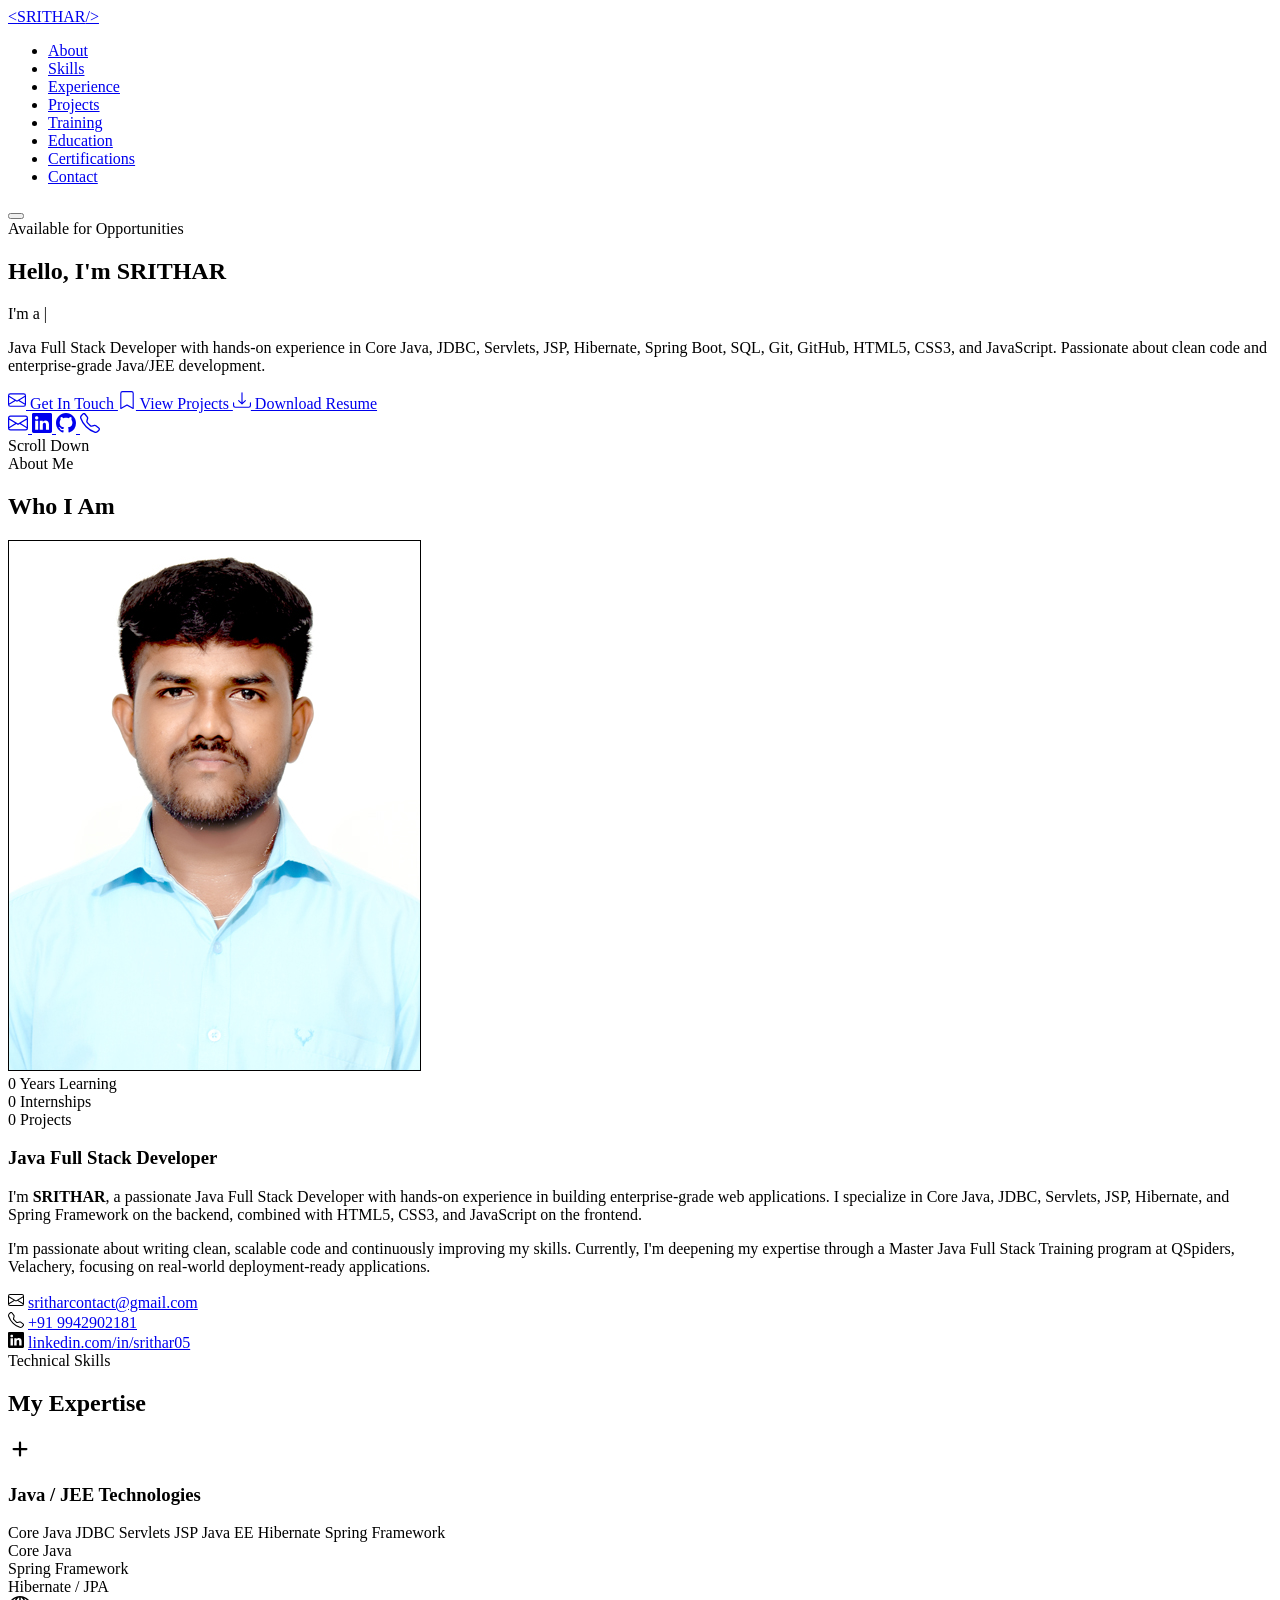
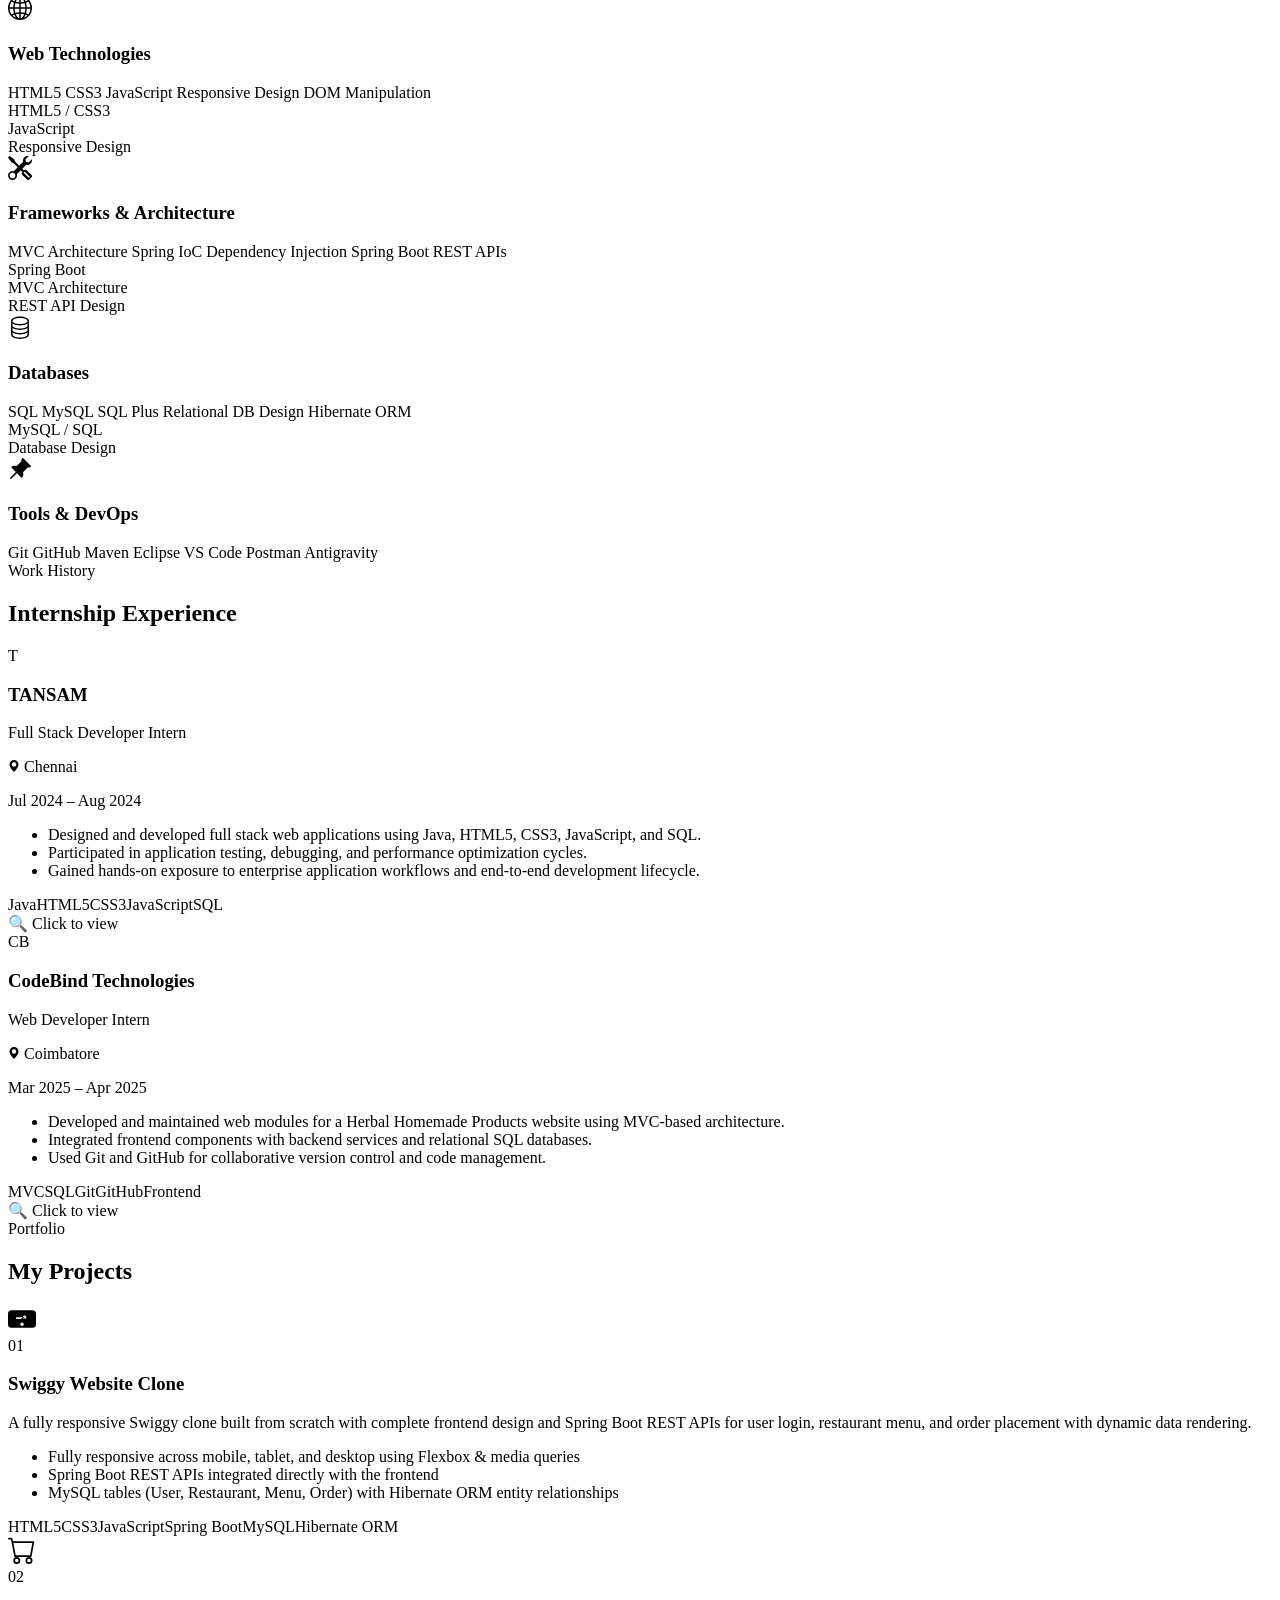
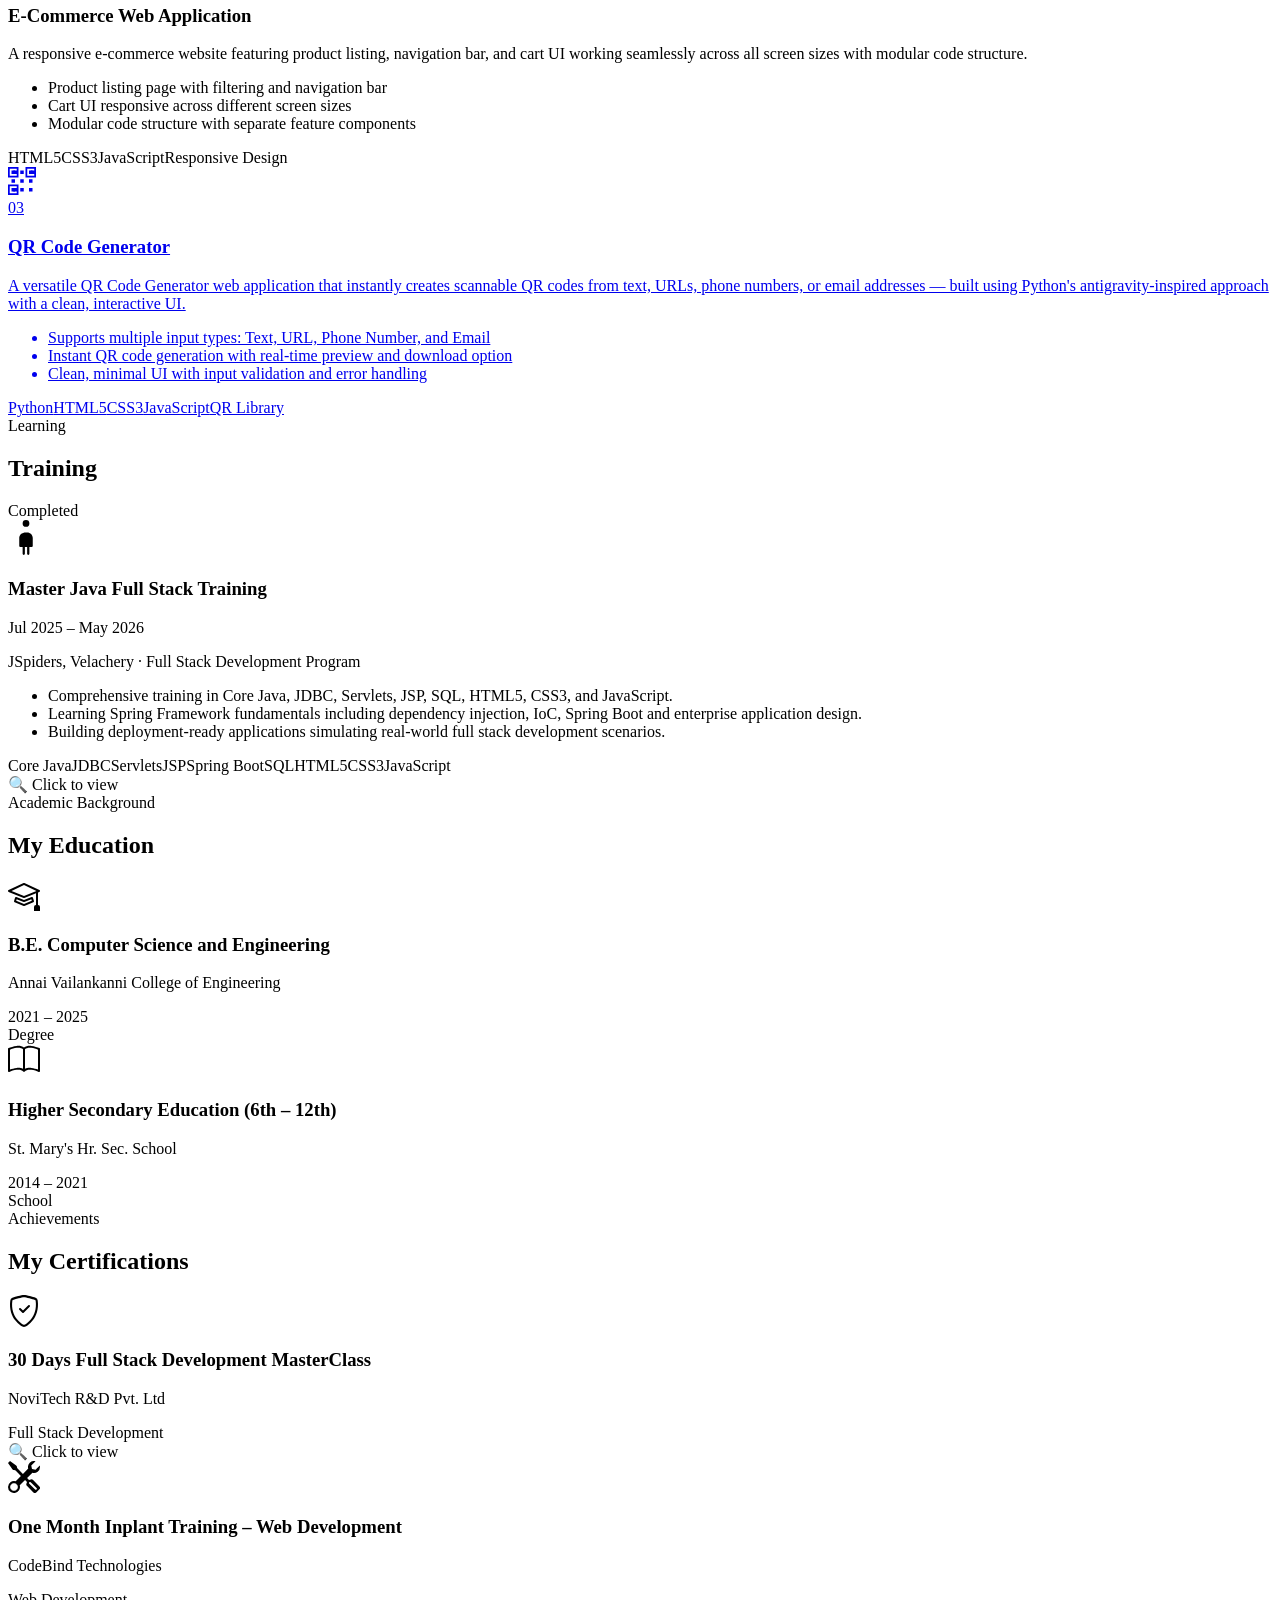
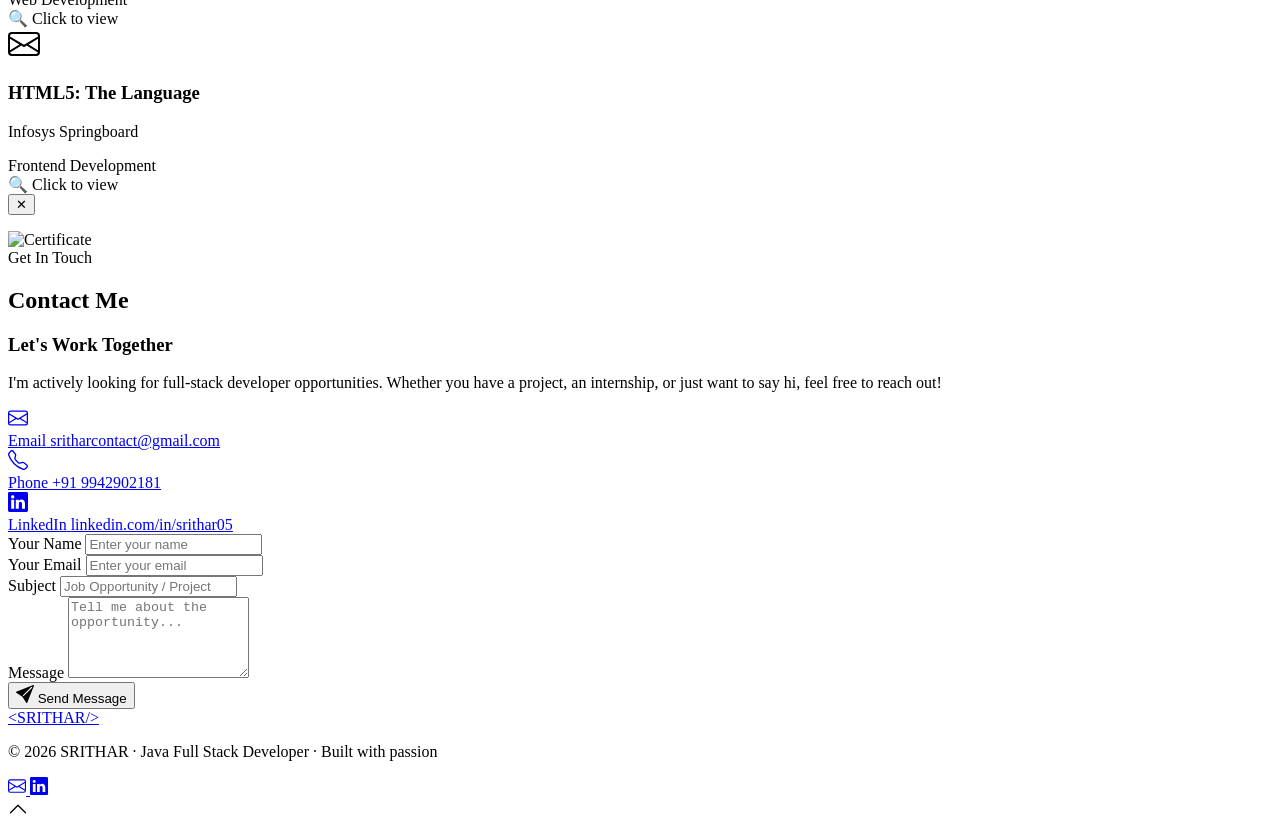
==== commit 47c9d069: "Update and rename Portfolio_home.html to index.html" ====
--- a/index.html
+++ b/index.html
@@ -8,6 +8,7 @@
     content="SRITHAR – Java Full Stack Developer Portfolio. Experienced in Core Java, Spring Boot, Hibernate, HTML5, CSS3, JavaScript, and SQL." />
   <meta name="keywords" content="SRITHAR, Java Developer, Full Stack Developer, Spring Boot, Portfolio" />
   <meta name="author" content="SRITHAR" />
+  <link rel="icon" href="./Images/Portfolio_logo.png">
   <title>SRITHAR | Java Full Stack Developer</title>
   <link rel="preconnect" href="https://fonts.googleapis.com" />
   <link rel="preconnect" href="https://fonts.gstatic.com" crossorigin />
@@ -82,7 +83,7 @@
           </svg>
           View Projects
         </a>
-        <a href="./Documents/SRITHAR_Resume.pdf" class="btn btn-primary" id="hero-resume-btn" download>
+        <a href="./Images/SRITHAR_Resume.pdf" class="btn btn-primary" id="hero-resume-btn" download>
           <svg xmlns="http://www.w3.org/2000/svg" width="18" height="18" fill="currentColor" viewBox="0 0 16 16">
             <path
               d="M.5 9.9a.5.5 0 0 1 .5.5v2.5a1 1 0 0 0 1 1h12a1 1 0 0 0 1-1v-2.5a.5.5 0 0 1 1 0v2.5a2 2 0 0 1-2 2H2a2 2 0 0 1-2-2v-2.5a.5.5 0 0 1 .5-.5z" />
@@ -376,6 +377,8 @@
             <span class="skill-tag">Maven</span>
             <span class="skill-tag">Eclipse</span>
             <span class="skill-tag">VS Code</span>
+            <span class="skill-tag">Postman</span>
+            <span class="skill-tag">Antigravity</span>
           </div>
         </div>
       </div>
@@ -840,4 +843,4 @@
   <script src="script.js"></script>
 </body>
 
-</html>+</html>
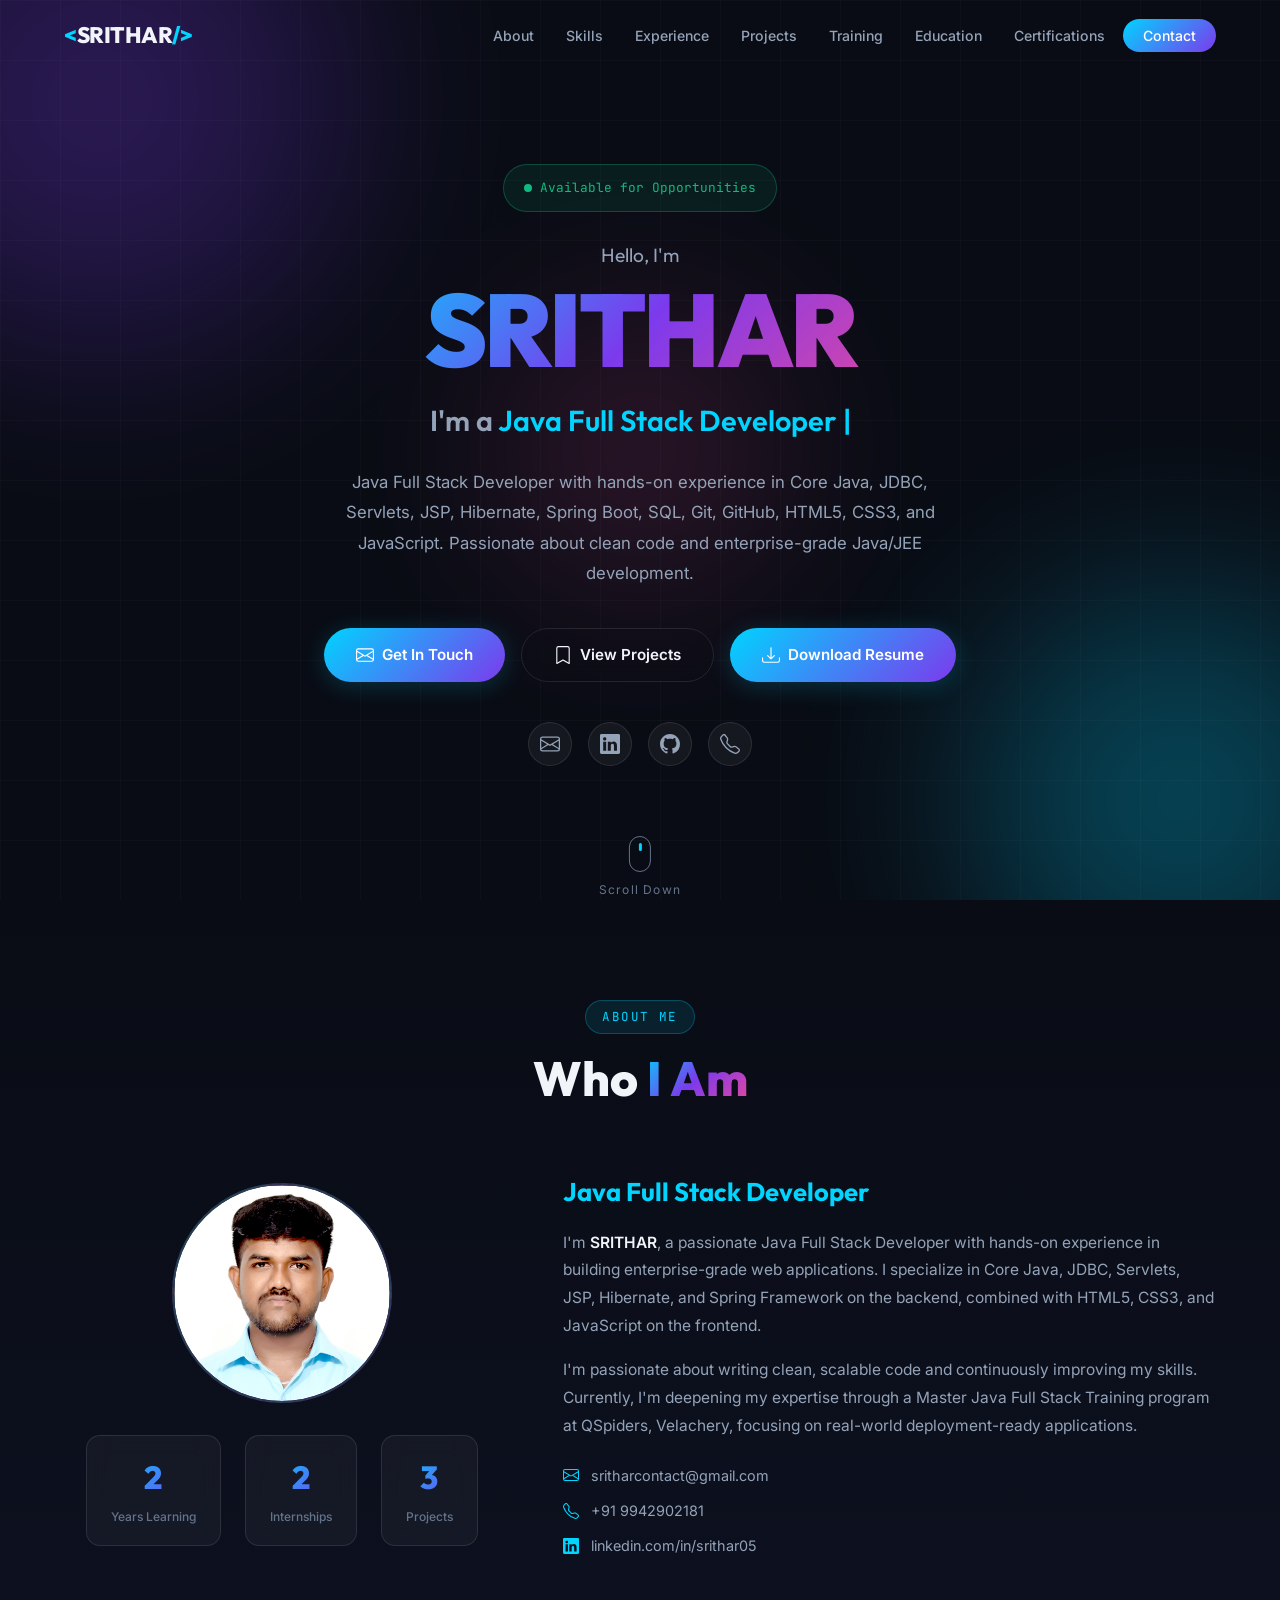
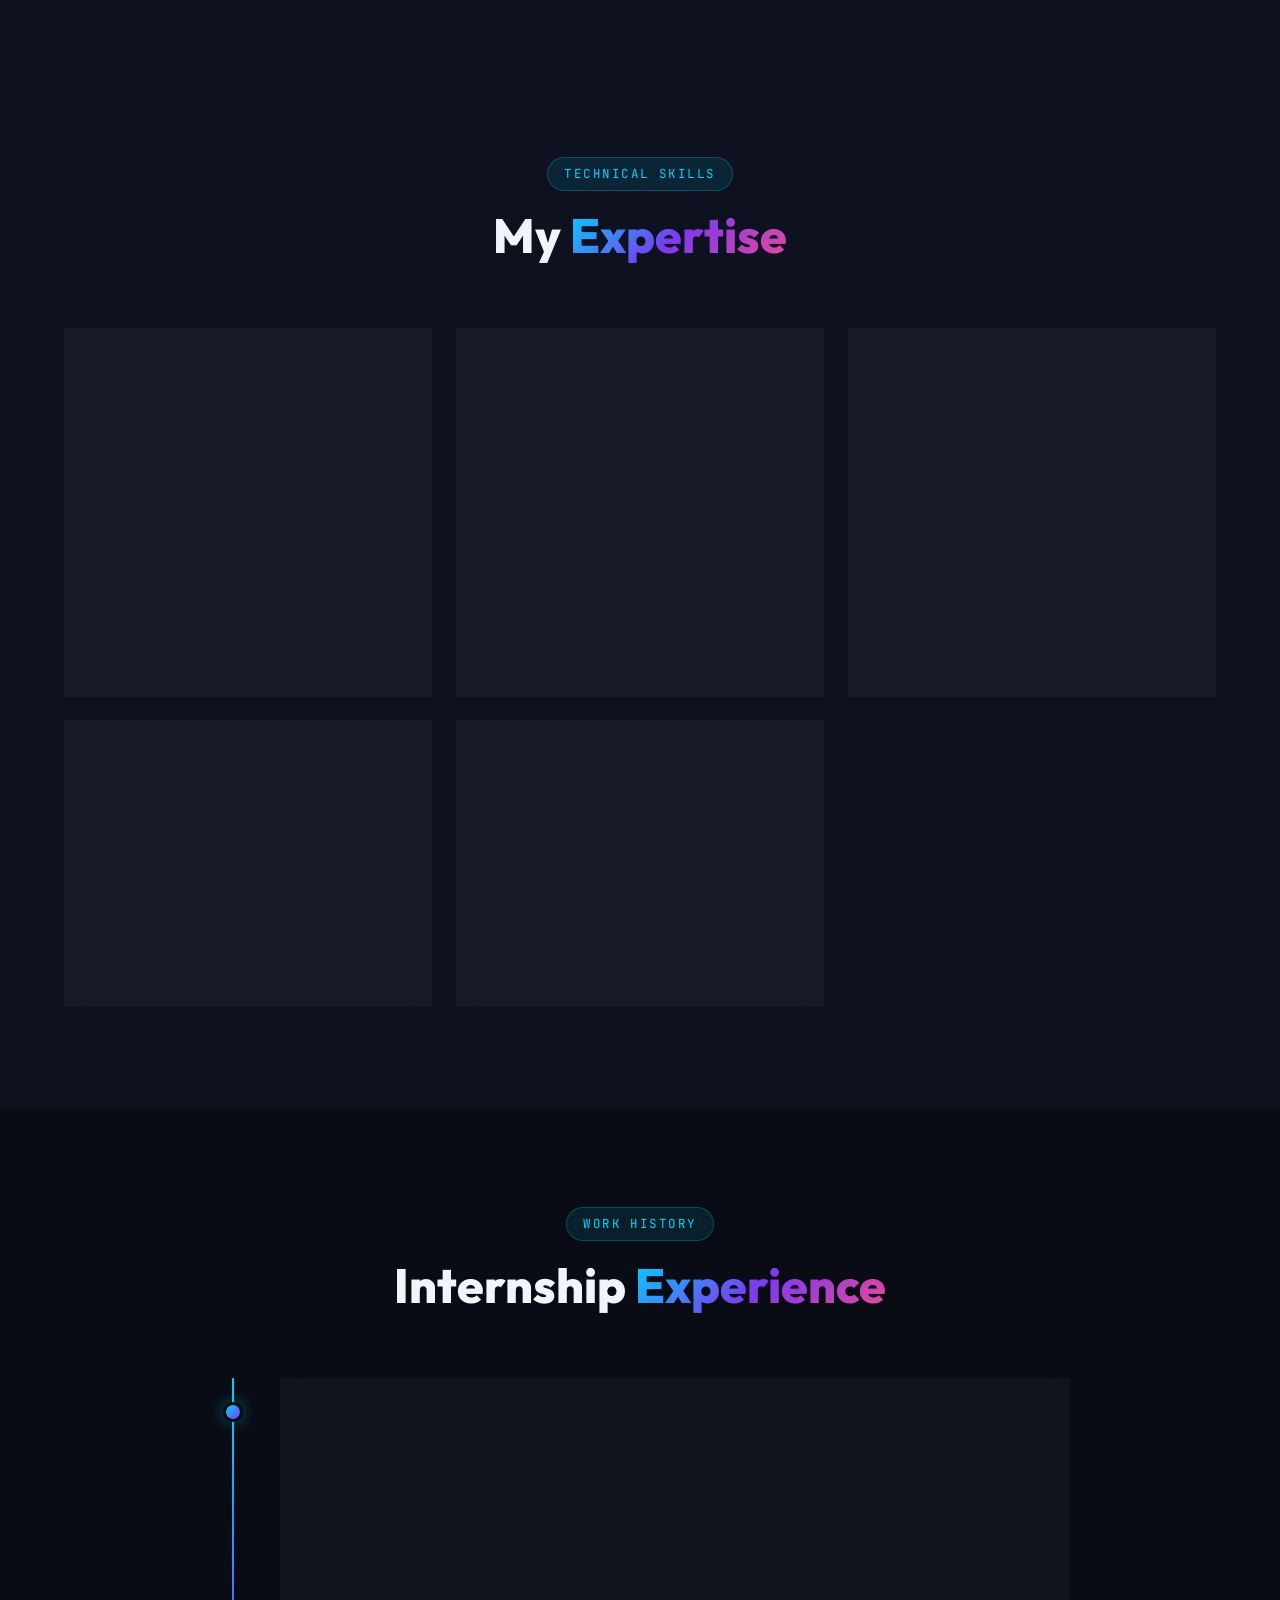
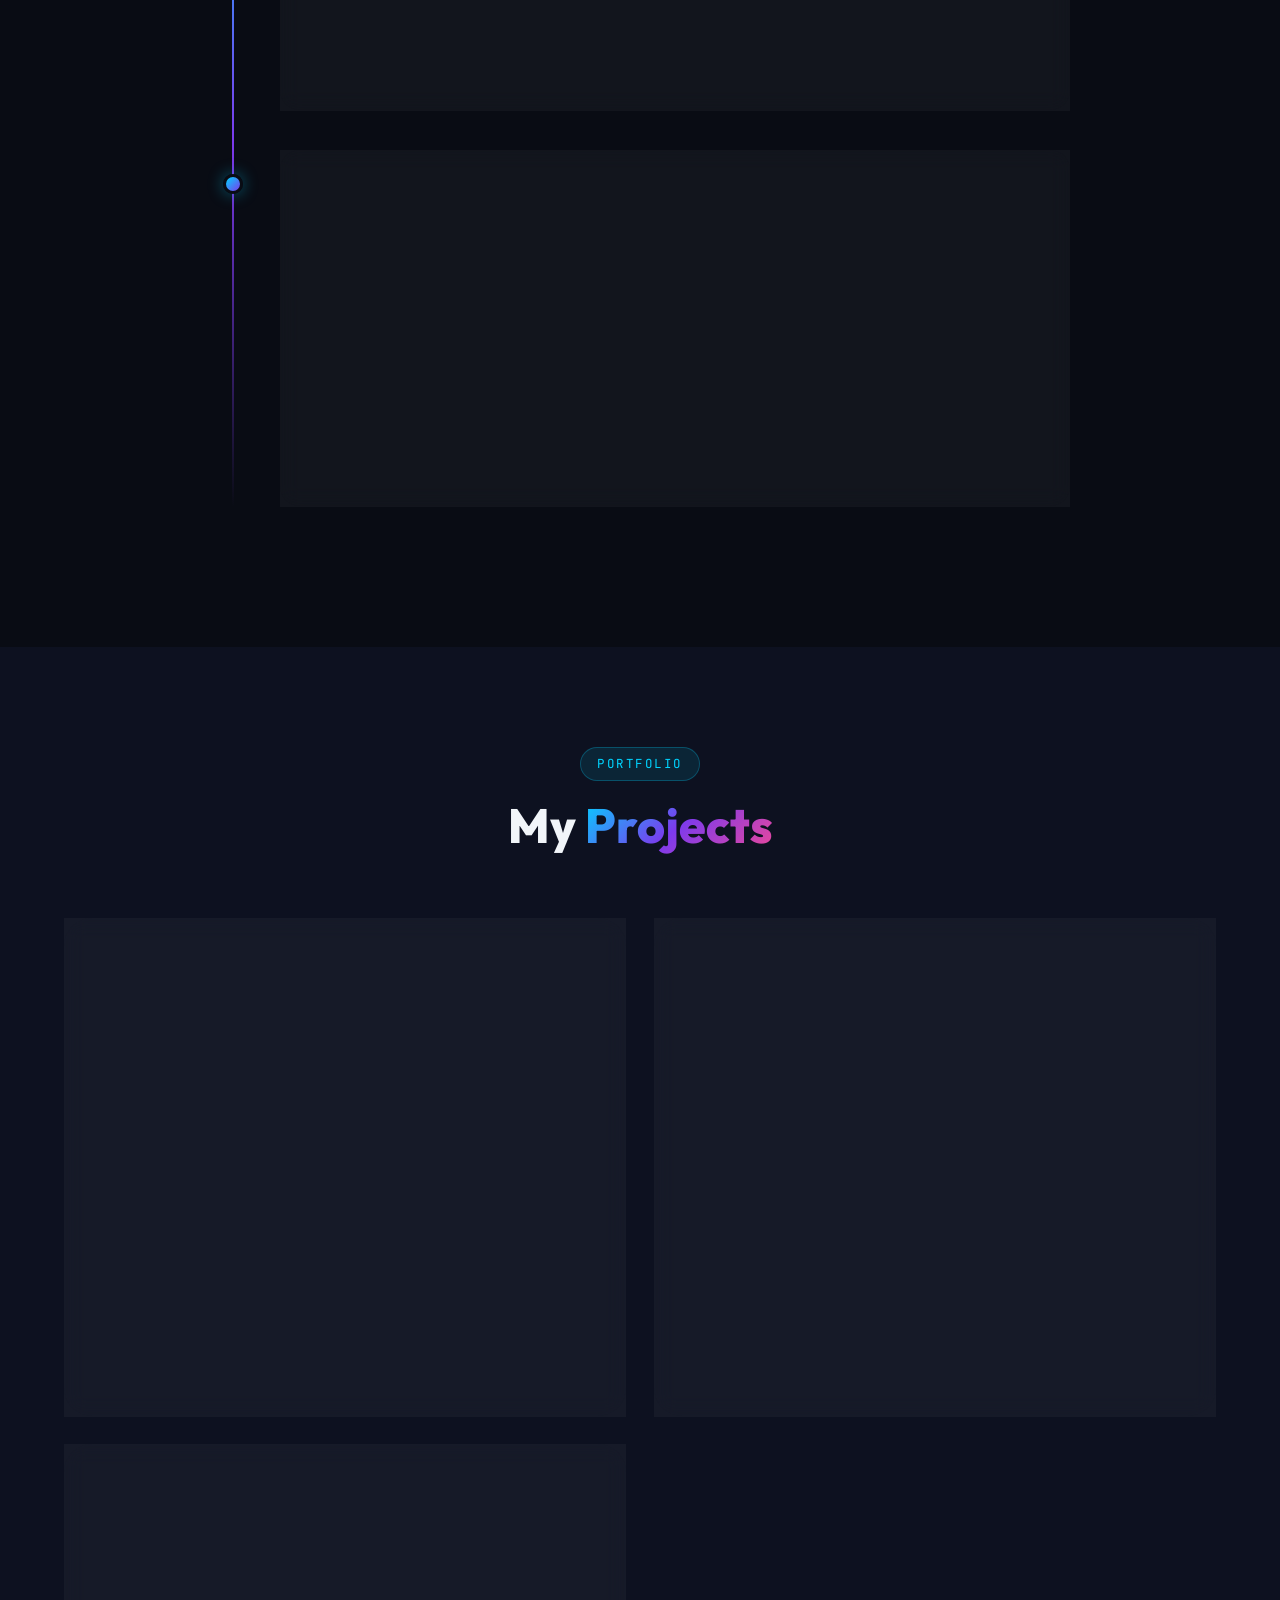
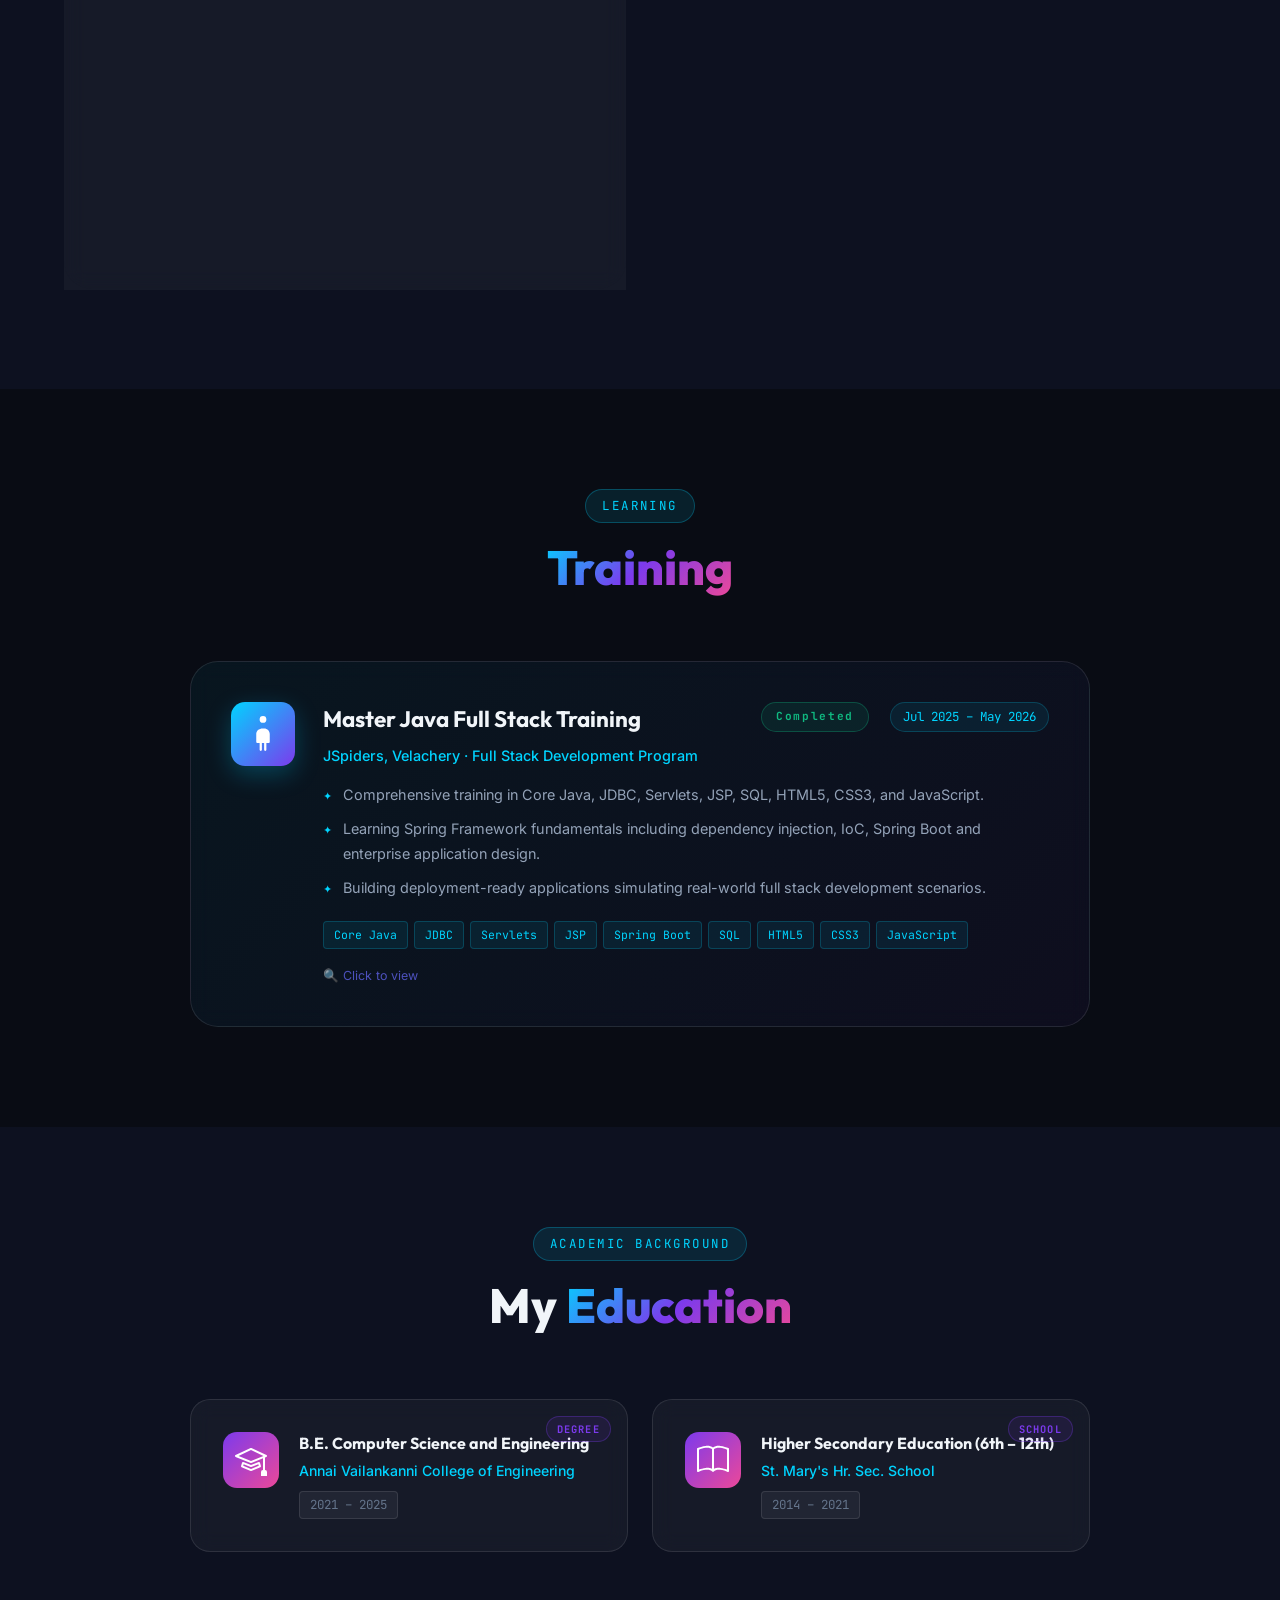
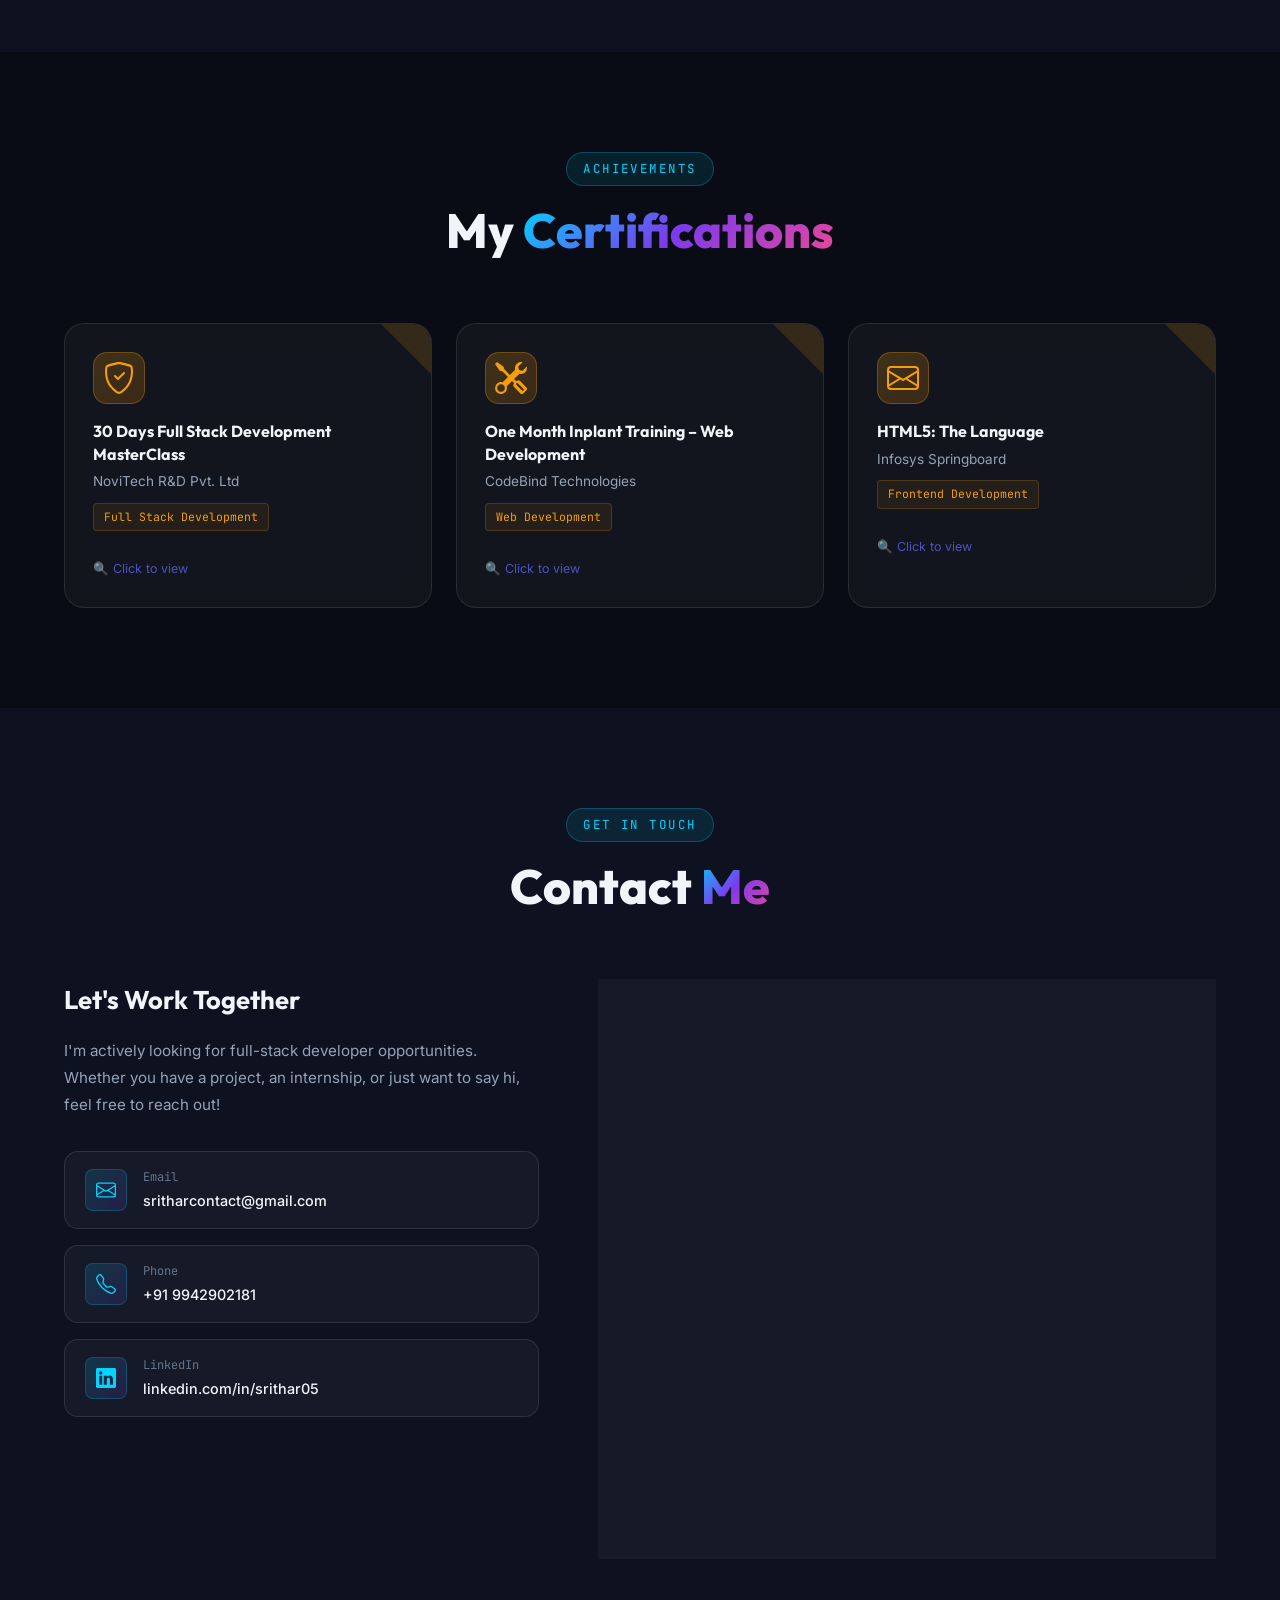
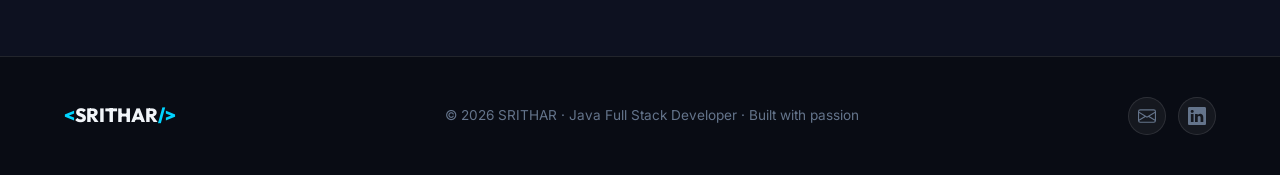
==== commit 992e8152: "Update index.html" ====
--- a/index.html
+++ b/index.html
@@ -83,7 +83,7 @@
           </svg>
           View Projects
         </a>
-        <a href="./Images/SRITHAR_Resume.pdf" class="btn btn-primary" id="hero-resume-btn" download>
+        <a href="./Documents/SRITHAR_Resume.pdf" class="btn btn-primary" id="hero-resume-btn" download>
           <svg xmlns="http://www.w3.org/2000/svg" width="18" height="18" fill="currentColor" viewBox="0 0 16 16">
             <path
               d="M.5 9.9a.5.5 0 0 1 .5.5v2.5a1 1 0 0 0 1 1h12a1 1 0 0 0 1-1v-2.5a.5.5 0 0 1 1 0v2.5a2 2 0 0 1-2 2H2a2 2 0 0 1-2-2v-2.5a.5.5 0 0 1 .5-.5z" />
--- a/style.css
+++ b/style.css
@@ -0,0 +1,809 @@
+/* ===== RESET & BASE ===== */
+*, *::before, *::after { box-sizing: border-box; margin: 0; padding: 0; }
+
+:root {
+  --bg-primary: #090c14;
+  --bg-secondary: #0d1120;
+  --bg-card: rgba(255,255,255,0.04);
+  --bg-card-hover: rgba(255,255,255,0.07);
+  --glass: rgba(255,255,255,0.05);
+  --glass-border: rgba(255,255,255,0.1);
+  --accent-cyan: #00d4ff;
+  --accent-purple: #7c3aed;
+  --accent-pink: #ec4899;
+  --accent-green: #10b981;
+  --gradient-primary: linear-gradient(135deg, #00d4ff 0%, #7c3aed 100%);
+  --gradient-secondary: linear-gradient(135deg, #7c3aed 0%, #ec4899 100%);
+  --gradient-text: linear-gradient(135deg, #00d4ff, #7c3aed, #ec4899);
+  --text-primary: #f1f5f9;
+  --text-secondary: #94a3b8;
+  --text-muted: #64748b;
+  --font-heading: 'Outfit', sans-serif;
+  --font-body: 'Inter', sans-serif;
+  --font-mono: 'JetBrains Mono', monospace;
+  --radius-sm: 8px;
+  --radius-md: 14px;
+  --radius-lg: 20px;
+  --radius-xl: 28px;
+  --shadow-glow: 0 0 40px rgba(0,212,255,0.12);
+  --shadow-card: 0 8px 32px rgba(0,0,0,0.4);
+  --transition: all 0.3s cubic-bezier(0.4,0,0.2,1);
+}
+
+html { scroll-behavior: smooth; scroll-padding-top: 80px; }
+
+body {
+  font-family: var(--font-body);
+  background-color: var(--bg-primary);
+  color: var(--text-primary);
+  line-height: 1.6;
+  overflow-x: hidden;
+}
+
+::selection { background: rgba(0,212,255,0.3); color: var(--text-primary); }
+::-webkit-scrollbar { width: 6px; }
+::-webkit-scrollbar-track { background: var(--bg-primary); }
+::-webkit-scrollbar-thumb { background: var(--accent-purple); border-radius: 3px; }
+::-webkit-scrollbar-thumb:hover { background: var(--accent-cyan); }
+
+/* ===== UTILITIES ===== */
+.container { max-width: 1200px; margin: 0 auto; padding: 0 24px; }
+.gradient-text {
+  background: var(--gradient-text);
+  -webkit-background-clip: text;
+  -webkit-text-fill-color: transparent;
+  background-clip: text;
+}
+.section { padding: 100px 0; }
+.section-header { text-align: center; margin-bottom: 64px; }
+.section-tag {
+  display: inline-block;
+  font-family: var(--font-mono);
+  font-size: 0.78rem;
+  letter-spacing: 0.2em;
+  text-transform: uppercase;
+  color: var(--accent-cyan);
+  background: rgba(0,212,255,0.1);
+  border: 1px solid rgba(0,212,255,0.25);
+  padding: 6px 16px;
+  border-radius: 50px;
+  margin-bottom: 16px;
+}
+.section-title {
+  font-family: var(--font-heading);
+  font-size: clamp(2rem, 4vw, 3rem);
+  font-weight: 800;
+  color: var(--text-primary);
+  line-height: 1.2;
+}
+
+/* ===== NAVBAR ===== */
+.navbar {
+  position: fixed; top: 0; left: 0; right: 0; z-index: 1000;
+  padding: 0;
+  transition: var(--transition);
+}
+.navbar.scrolled {
+  background: rgba(9,12,20,0.92);
+  backdrop-filter: blur(20px);
+  border-bottom: 1px solid var(--glass-border);
+  padding: 0;
+  box-shadow: 0 4px 30px rgba(0,0,0,0.3);
+}
+.nav-container {
+  max-width: 1200px; margin: 0 auto; padding: 0 24px;
+  height: 72px;
+  display: flex; align-items: center; justify-content: space-between;
+}
+.nav-logo {
+  font-family: var(--font-heading);
+  font-size: 1.4rem; font-weight: 800;
+  text-decoration: none; color: var(--text-primary);
+  letter-spacing: -0.5px;
+}
+.logo-bracket { color: var(--accent-cyan); }
+.nav-links {
+  list-style: none;
+  display: flex; align-items: center; gap: 4px;
+}
+.nav-link {
+  font-family: var(--font-body);
+  font-size: 0.88rem; font-weight: 500;
+  text-decoration: none; color: var(--text-secondary);
+  padding: 8px 14px;
+  border-radius: var(--radius-sm);
+  transition: var(--transition);
+}
+.nav-link:hover { color: var(--text-primary); background: var(--glass); }
+.nav-link.active { color: var(--accent-cyan); }
+.btn-contact {
+  background: var(--gradient-primary) !important;
+  color: white !important;
+  padding: 8px 20px !important;
+  border-radius: 50px !important;
+}
+.btn-contact:hover { transform: scale(1.05); box-shadow: var(--shadow-glow); }
+.hamburger {
+  display: none;
+  flex-direction: column; gap: 5px;
+  background: none; border: none; cursor: pointer; padding: 8px;
+}
+.hamburger span {
+  display: block; width: 24px; height: 2px;
+  background: var(--text-primary);
+  border-radius: 2px;
+  transition: var(--transition);
+}
+.hamburger.open span:nth-child(1) { transform: translateY(7px) rotate(45deg); }
+.hamburger.open span:nth-child(2) { opacity: 0; }
+.hamburger.open span:nth-child(3) { transform: translateY(-7px) rotate(-45deg); }
+
+/* ===== HERO ===== */
+.hero {
+  min-height: 100vh;
+  display: flex; align-items: center; justify-content: center;
+  position: relative; overflow: hidden;
+  padding: 100px 24px 60px;
+}
+.hero-bg { position: absolute; inset: 0; z-index: 0; }
+.hero-orb {
+  position: absolute; border-radius: 50%;
+  filter: blur(80px); opacity: 0.35;
+  animation: floatOrb 8s ease-in-out infinite alternate;
+}
+.orb-1 { width: 600px; height: 600px; background: radial-gradient(circle, #7c3aed, transparent); top: -200px; left: -200px; animation-delay: 0s; }
+.orb-2 { width: 500px; height: 500px; background: radial-gradient(circle, #00d4ff, transparent); bottom: -150px; right: -150px; animation-delay: 3s; }
+.orb-3 { width: 350px; height: 350px; background: radial-gradient(circle, #ec4899, transparent); top: 50%; left: 50%; transform: translate(-50%,-50%); animation-delay: 1.5s; opacity: 0.2; }
+
+@keyframes floatOrb {
+  0% { transform: translate(0,0) scale(1); }
+  100% { transform: translate(30px, 30px) scale(1.1); }
+}
+.orb-3 { animation: floatOrb3 10s ease-in-out infinite alternate; }
+@keyframes floatOrb3 {
+  0% { transform: translate(-50%,-50%) scale(1); }
+  100% { transform: translate(calc(-50% + 20px), calc(-50% + 20px)) scale(1.15); }
+}
+
+.grid-overlay {
+  position: absolute; inset: 0;
+  background-image: linear-gradient(rgba(255,255,255,0.02) 1px, transparent 1px),
+    linear-gradient(90deg, rgba(255,255,255,0.02) 1px, transparent 1px);
+  background-size: 60px 60px;
+  z-index: 0;
+}
+.hero-container {
+  position: relative; z-index: 1;
+  max-width: 820px; text-align: center;
+}
+.hero-badge {
+  display: inline-flex; align-items: center; gap: 8px;
+  font-family: var(--font-mono);
+  font-size: 0.8rem; color: var(--accent-green);
+  background: rgba(16,185,129,0.1);
+  border: 1px solid rgba(16,185,129,0.3);
+  padding: 13px 20px; border-radius: 50px;
+  margin-bottom: 28px;
+  animation: pulse-badge 2s ease-in-out infinite;
+}
+.badge-dot {
+  width: 8px; height: 8px; border-radius: 50%;
+  background: var(--accent-green);
+  animation: pulse-dot 1.5s ease-in-out infinite;
+}
+@keyframes pulse-dot {
+  0%, 100% { transform: scale(1); opacity: 1; }
+  50% { transform: scale(1.4); opacity: 0.7; }
+}
+@keyframes pulse-badge {
+  0%, 100% { box-shadow: 0 0 0 0 rgba(16,185,129,0.2); }
+  50% { box-shadow: 0 0 0 8px rgba(16,185,129,0); }
+}
+
+.hero-name { font-family: var(--font-heading); margin-bottom: 16px; }
+.name-hello {
+  display: block;
+  font-size: clamp(1rem, 2.5vw, 1.2rem);
+  font-weight: 400; color: var(--text-secondary);
+  margin-bottom: 8px;
+}
+.name-main {
+  display: block;
+  font-size: clamp(3.5rem, 8vw, 6.5rem);
+  font-weight: 900; letter-spacing: -3px;
+  background: var(--gradient-text);
+  -webkit-background-clip: text; -webkit-text-fill-color: transparent; background-clip: text;
+  line-height: 1;
+  animation: nameReveal 1s ease forwards;
+}
+@keyframes nameReveal {
+  from { opacity: 0; transform: translateY(30px); }
+  to { opacity: 1; transform: translateY(0); }
+}
+.hero-title {
+  font-family: var(--font-heading);
+  font-size: clamp(1.2rem, 3vw, 1.8rem);
+  font-weight: 600; color: var(--text-secondary);
+  margin-bottom: 24px;
+  min-height: 2.5rem;
+}
+.title-prefix { color: var(--text-secondary); }
+.typing-text { color: var(--accent-cyan); }
+.cursor {
+  display: inline-block;
+  color: var(--accent-cyan);
+  animation: blink 1s step-end infinite;
+}
+@keyframes blink { 0%, 100% { opacity: 1; } 50% { opacity: 0; } }
+.hero-desc {
+  font-size: clamp(0.95rem, 1.5vw, 1.05rem);
+  color: var(--text-secondary);
+  max-width: 640px; margin: 0 auto 40px;
+  line-height: 1.8;
+}
+.hero-cta { display: flex; gap: 16px; justify-content: center; flex-wrap: wrap; margin-bottom: 40px; }
+
+/* ===== BUTTONS ===== */
+.btn {
+  display: inline-flex; align-items: center; gap: 8px;
+  font-family: var(--font-body); font-size: 0.95rem; font-weight: 600;
+  padding: 14px 32px; border-radius: 50px;
+  text-decoration: none; cursor: pointer;
+  border: none; transition: var(--transition);
+  position: relative; overflow: hidden;
+}
+.btn::before {
+  content: ''; position: absolute; inset: 0;
+  background: white; opacity: 0; transition: opacity 0.3s;
+}
+.btn:hover::before { opacity: 0.08; }
+.btn-primary {
+  background: var(--gradient-primary);
+  color: white;
+  box-shadow: 0 4px 24px rgba(0,212,255,0.2);
+}
+.btn-primary:hover { transform: translateY(-2px); box-shadow: 0 8px 32px rgba(0,212,255,0.35); }
+.btn-outline {
+  background: transparent;
+  color: var(--text-primary);
+  border: 1.5px solid var(--glass-border);
+  backdrop-filter: blur(10px);
+}
+.btn-outline:hover { border-color: var(--accent-cyan); color: var(--accent-cyan); transform: translateY(-2px); }
+.btn-full { width: 100%; justify-content: center; border-radius: var(--radius-md); }
+
+/* ===== HERO SOCIALS ===== */
+.hero-socials { display: flex; justify-content: center; gap: 16px; margin-bottom: 10px;}
+.social-link {
+  display: flex; align-items: center; justify-content: center;
+  width: 44px; height: 44px; border-radius: 50%;
+  background: var(--glass); border: 1px solid var(--glass-border);
+  color: var(--text-secondary);
+  text-decoration: none;
+  transition: var(--transition); backdrop-filter: blur(10px);
+}
+.social-link:hover { color: var(--accent-cyan); border-color: var(--accent-cyan); background: rgba(0,212,255,0.1); transform: translateY(-3px); box-shadow: 0 8px 20px rgba(0,212,255,0.2); }
+
+/* ===== SCROLL INDICATOR ===== */
+.scroll-indicator {
+  position: absolute; bottom: 1px; left: 50%; transform: translateX(-50%);
+  display: flex; flex-direction: column; align-items: center; gap: 8px;
+  color: var(--text-muted); font-size: 0.75rem; letter-spacing: 0.1em;
+  animation: scrollBounce 2s ease-in-out infinite;
+  z-index: 1;
+}
+.scroll-mouse {
+  width: 22px; height: 36px; border: 1.5px solid var(--text-muted);
+  border-radius: 12px; display: flex; justify-content: center; padding-top: 6px;
+}
+.scroll-wheel {
+  width: 3px; height: 8px; background: var(--accent-cyan);
+  border-radius: 2px; animation: scrollWheel 2s ease-in-out infinite;
+}
+@keyframes scrollWheel { 0%,100% { transform: translateY(0); opacity: 1; } 50% { transform: translateY(8px); opacity: 0.3; } }
+@keyframes scrollBounce { 0%,100% { transform: translateX(-50%) translateY(0); } 50% { transform: translateX(-50%) translateY(6px); } }
+
+/* ===== ABOUT ===== */
+.about-section { background: linear-gradient(180deg, var(--bg-primary) 0%, var(--bg-secondary) 100%); }
+.about-grid { display: grid; grid-template-columns: 1fr 1.5fr; gap: 64px; align-items: center; }
+.about-avatar { display: flex; flex-direction: column; align-items: center; gap: 32px; }
+.avatar-frame {
+  position: relative; width: 220px; height: 220px;
+  display: flex; align-items: center; justify-content: center;
+}
+.avatar-placeholder {
+  width: 180px; height: 180px; border-radius: 50%;
+  background: linear-gradient(135deg, rgba(0,212,255,0.15), rgba(124,58,237,0.15));
+  border: 2px solid var(--glass-border);
+  display: flex; flex-direction: column; align-items: center; justify-content: center;
+  gap: 8px; color: var(--text-secondary); font-family: var(--font-heading);
+  font-size: 0.9rem; font-weight: 600;
+  backdrop-filter: blur(10px);
+  z-index: 1; position: relative;
+}
+.avatar-ring {
+  position: absolute; border-radius: 50%; border: 2px dashed;
+  animation: rotateSlow 20s linear infinite;
+}
+.ring-1 { width: 200px; height: 200px; border-color: rgba(0,212,255,0.3); }
+.ring-2 { width: 220px; height: 220px; border-color: rgba(124,58,237,0.2); animation-direction: reverse; animation-duration: 30s; }
+@keyframes rotateSlow { from { transform: rotate(0deg); } to { transform: rotate(360deg); } }
+.about-stats {
+  display: flex; gap: 24px; flex-wrap: wrap; justify-content: center;
+}
+.stat-item {
+  text-align: center;
+  background: var(--bg-card); border: 1px solid var(--glass-border);
+  padding: 16px 24px; border-radius: var(--radius-md);
+  backdrop-filter: blur(10px);
+  transition: var(--transition);
+}
+.stat-item:hover { border-color: var(--accent-cyan); transform: translateY(-3px); box-shadow: var(--shadow-glow); }
+.stat-num { display: block; font-family: var(--font-heading); font-size: 2rem; font-weight: 800; background: var(--gradient-primary); -webkit-background-clip: text; -webkit-text-fill-color: transparent; background-clip: text; }
+.stat-label { font-size: 0.75rem; color: var(--text-muted); font-weight: 500; }
+.about-heading { font-family: var(--font-heading); font-size: 1.6rem; font-weight: 700; margin-bottom: 16px; color: var(--accent-cyan); }
+.about-text { color: var(--text-secondary); font-size: 0.97rem; line-height: 1.8; margin-bottom: 16px; }
+.about-text strong { color: var(--text-primary); font-weight: 600; }
+.about-info { display: flex; flex-direction: column; gap: 12px; margin-top: 24px; }
+.info-item {
+  display: flex; align-items: center; gap: 12px;
+  font-size: 0.9rem; color: var(--text-secondary);
+}
+.info-item svg { color: var(--accent-cyan); flex-shrink: 0; }
+.info-item a { color: var(--text-secondary); text-decoration: none; transition: color 0.2s; }
+.info-item a:hover { color: var(--accent-cyan); }
+
+/* ===== SKILLS ===== */
+.skills-section { background: var(--bg-secondary); }
+.skills-grid { display: grid; grid-template-columns: repeat(auto-fit, minmax(340px, 1fr)); gap: 24px; }
+.skill-category {
+  background: var(--bg-card); border: 1px solid var(--glass-border);
+  border-radius: var(--radius-lg); padding: 28px;
+  backdrop-filter: blur(10px);
+  transition: var(--transition);
+}
+.skill-category:hover { border-color: rgba(0,212,255,0.3); transform: translateY(-4px); box-shadow: var(--shadow-card), var(--shadow-glow); }
+.skill-cat-header { display: flex; align-items: center; gap: 14px; margin-bottom: 20px; }
+.skill-cat-icon {
+  width: 46px; height: 46px; border-radius: var(--radius-sm);
+  display: flex; align-items: center; justify-content: center;
+  flex-shrink: 0;
+}
+.java-icon { background: linear-gradient(135deg, rgba(251,146,60,0.2), rgba(239,68,68,0.2)); color: #fb923c; border: 1px solid rgba(251,146,60,0.3); }
+.web-icon { background: linear-gradient(135deg, rgba(0,212,255,0.15), rgba(59,130,246,0.15)); color: var(--accent-cyan); border: 1px solid rgba(0,212,255,0.25); }
+.fw-icon { background: linear-gradient(135deg, rgba(124,58,237,0.2), rgba(236,72,153,0.2)); color: var(--accent-purple); border: 1px solid rgba(124,58,237,0.3); }
+.db-icon { background: linear-gradient(135deg, rgba(16,185,129,0.15), rgba(5,150,105,0.15)); color: var(--accent-green); border: 1px solid rgba(16,185,129,0.25); }
+.tools-icon { background: linear-gradient(135deg, rgba(245,158,11,0.15), rgba(217,119,6,0.15)); color: #f59e0b; border: 1px solid rgba(245,158,11,0.25); }
+.skill-cat-header h3 { font-family: var(--font-heading); font-size: 1rem; font-weight: 700; color: var(--text-primary); }
+.skill-tags { display: flex; flex-wrap: wrap; gap: 8px; margin-bottom: 20px; }
+.skill-tag {
+  font-family: var(--font-mono); font-size: 0.75rem;
+  background: rgba(255,255,255,0.06); border: 1px solid rgba(255,255,255,0.1);
+  color: var(--text-secondary); padding: 4px 12px; border-radius: 50px;
+  transition: var(--transition); cursor: default;
+}
+.skill-tag:hover { background: rgba(0,212,255,0.1); border-color: rgba(0,212,255,0.3); color: var(--accent-cyan); }
+.skill-bars { display: flex; flex-direction: column; gap: 12px; }
+.skill-bar-item { display: flex; flex-direction: column; gap: 6px; }
+.skill-bar-item span { font-size: 0.82rem; color: var(--text-secondary); font-weight: 500; }
+.bar-track { height: 5px; background: rgba(255,255,255,0.08); border-radius: 3px; overflow: hidden; }
+.bar-fill {
+  height: 100%; width: 0%;
+  background: var(--gradient-primary);
+  border-radius: 3px;
+  transition: width 1.2s cubic-bezier(0.4,0,0.2,1);
+}
+
+/* ===== EXPERIENCE ===== */
+.experience-section { background: var(--bg-primary); }
+.timeline { position: relative; max-width: 860px; margin: 0 auto; }
+.timeline::before {
+  content: ''; position: absolute;
+  left: 22px; top: 0; bottom: 0;
+  width: 2px;
+  background: linear-gradient(to bottom, var(--accent-cyan), var(--accent-purple), transparent);
+  border-radius: 2px;
+}
+.timeline-item { position: relative; padding-left: 70px; margin-bottom: 40px; }
+.timeline-dot {
+  position: absolute; left: 13px; top: 24px;
+  width: 20px; height: 20px; border-radius: 50%;
+  background: var(--gradient-primary);
+  border: 3px solid var(--bg-primary);
+  box-shadow: 0 0 16px rgba(0,212,255,0.4);
+}
+.timeline-card {
+  background: var(--bg-card); border: 1px solid var(--glass-border);
+  border-radius: var(--radius-lg); padding: 28px;
+  backdrop-filter: blur(10px);
+  transition: var(--transition);
+}
+.timeline-card:hover { border-color: rgba(0,212,255,0.3); transform: translateX(6px); box-shadow: var(--shadow-card); }
+.timeline-header { display: flex; justify-content: space-between; align-items: flex-start; margin-bottom: 20px; flex-wrap: wrap; gap: 12px; }
+.timeline-company { display: flex; align-items: flex-start; gap: 14px; }
+.company-logo {
+  width: 48px; height: 48px; border-radius: var(--radius-sm);
+  display: flex; align-items: center; justify-content: center;
+  font-family: var(--font-heading); font-weight: 800; font-size: 0.85rem;
+  flex-shrink: 0;
+}
+.tansam-logo { background: linear-gradient(135deg, #7c3aed, #4f46e5); color: white; }
+.codebind-logo { background: linear-gradient(135deg, #00d4ff, #0ea5e9); color: white; }
+.company-name { font-family: var(--font-heading); font-size: 1.1rem; font-weight: 700; color: var(--text-primary); margin-bottom: 2px; }
+.company-role { font-size: 0.88rem; color: var(--accent-cyan); font-weight: 500; margin-bottom: 4px; }
+.company-location { display: flex; align-items: center; gap: 4px; font-size: 0.8rem; color: var(--text-muted); }
+.timeline-date {
+  font-family: var(--font-mono); font-size: 0.78rem;
+  color: var(--text-muted); background: rgba(255,255,255,0.05);
+  border: 1px solid var(--glass-border); padding: 5px 12px; border-radius: 50px;
+  white-space: nowrap;
+}
+.timeline-points { list-style: none; display: flex; flex-direction: column; gap: 10px; margin-bottom: 20px; }
+.timeline-points li {
+  position: relative; padding-left: 20px;
+  font-size: 0.9rem; color: var(--text-secondary); line-height: 1.7;
+}
+.timeline-points li::before {
+  content: '→'; position: absolute; left: 0;
+  color: var(--accent-cyan); font-size: 0.8rem; top: 2px;
+}
+.timeline-tags { display: flex; flex-wrap: wrap; gap: 6px; padding-bottom: 5px;}
+.timeline-tags span {
+  font-family: var(--font-mono); font-size: 0.72rem;
+  background: rgba(0,212,255,0.07); border: 1px solid rgba(0,212,255,0.2);
+  color: var(--accent-cyan); padding: 3px 10px; border-radius: 4px;
+}
+
+/* ===== PROJECTS ===== */
+.projects-section { background: var(--bg-secondary); }
+.projects-grid { display: grid; grid-template-columns: repeat(auto-fit, minmax(380px, 1fr)); gap: 28px; }
+.project-card {
+  position: relative; overflow: hidden;
+  background: var(--bg-card); border: 1px solid var(--glass-border);
+  border-radius: var(--radius-xl); padding: 32px;
+  backdrop-filter: blur(10px);
+  transition: var(--transition);
+}
+.project-card:hover { border-color: rgba(0,212,255,0.35); transform: translateY(-8px); box-shadow: var(--shadow-card), 0 0 50px rgba(0,212,255,0.08); }
+.project-glow {
+  position: absolute; top: -50px; right: -50px;
+  width: 200px; height: 200px; border-radius: 50%;
+  background: radial-gradient(circle, rgba(0,212,255,0.12), transparent 70%);
+  transition: var(--transition);
+}
+.project-card:hover .project-glow { transform: scale(1.3); }
+.project-header { display: flex; justify-content: space-between; align-items: center; margin-bottom: 20px; }
+.project-icon {
+  width: 54px; height: 54px; border-radius: var(--radius-md);
+  background: var(--gradient-primary);
+  display: flex; align-items: center; justify-content: center;
+  color: white;
+}
+.project-number { font-family: var(--font-heading); font-size: 3rem; font-weight: 900; color: rgba(255,255,255,0.04); line-height: 1; }
+.project-title { font-family: var(--font-heading); font-size: 1.4rem; font-weight: 700; color: var(--text-primary); margin-bottom: 12px; }
+.project-desc { font-size: 0.92rem; color: var(--text-secondary); line-height: 1.75; margin-bottom: 20px; }
+.project-features { list-style: none; display: flex; flex-direction: column; gap: 8px; margin-bottom: 24px; }
+.project-features li {
+  position: relative; padding-left: 18px;
+  font-size: 0.86rem; color: var(--text-muted); line-height: 1.6;
+}
+.project-features li::before { content: '•'; position: absolute; left: 0; color: var(--accent-purple); font-size: 1.2rem; top: -2px; }
+.project-tech { display: flex; flex-wrap: wrap; gap: 6px; }
+.project-tech span {
+  font-family: var(--font-mono); font-size: 0.72rem;
+  background: rgba(124,58,237,0.12); border: 1px solid rgba(124,58,237,0.25);
+  color: #a78bfa; padding: 4px 10px; border-radius: 4px;
+}
+.qr-project{
+  text-decoration: none;
+}
+
+/* ===== TRAINING ===== */
+.training-section { background: var(--bg-primary); }
+.training-card {
+  position: relative; overflow: hidden;
+  background: linear-gradient(135deg, rgba(0,212,255,0.05), rgba(124,58,237,0.05));
+  border: 1px solid var(--glass-border);
+  border-radius: var(--radius-xl); padding: 40px;
+  backdrop-filter: blur(10px);
+  max-width: 900px; margin: 0 auto;
+  transition: var(--transition);
+}
+.training-card:hover { border-color: rgba(0,212,255,0.35); box-shadow: var(--shadow-card), var(--shadow-glow); }
+.training-badge {
+  position: absolute; top: 40px; right: 220px;
+  font-family: var(--font-mono); font-size: 0.7rem; font-weight: 700;
+  letter-spacing: 0.15em; color: var(--accent-green);
+  background: rgba(16,185,129,0.1); border: 1px solid rgba(16,185,129,0.3);
+  padding: 5px 14px; border-radius: 50px;
+  animation: pulse-badge 2s ease-in-out infinite;
+}
+.training-inner { display: flex; gap: 28px; align-items: flex-start; }
+.training-icon-wrap { flex-shrink: 0; }
+.training-icon {
+  width: 64px; height: 64px; border-radius: var(--radius-md);
+  background: var(--gradient-primary);
+  display: flex; align-items: center; justify-content: center;
+  color: white;
+  box-shadow: 0 8px 24px rgba(0,212,255,0.25);
+}
+.training-header-info { display: flex; align-items: flex-start; justify-content: space-between; flex-wrap: wrap; gap: 8px; margin-bottom: 6px; }
+.training-content h3 { font-family: var(--font-heading); font-size: 1.4rem; font-weight: 700; color: var(--text-primary); }
+.training-date { font-family: var(--font-mono); font-size: 0.78rem; color: var(--accent-cyan); background: rgba(0,212,255,0.08); border: 1px solid rgba(0,212,255,0.2); padding: 4px 12px; border-radius: 50px; white-space: nowrap; }
+.training-org { font-size: 0.9rem; color: var(--accent-cyan); font-weight: 500; margin-bottom: 16px; }
+.training-points { list-style: none; display: flex; flex-direction: column; gap: 10px; margin-bottom: 20px; }
+.training-points li { position: relative; padding-left: 20px; font-size: 0.9rem; color: var(--text-secondary); line-height: 1.7; }
+.training-points li::before { content: '✦'; position: absolute; left: 0; color: var(--accent-cyan); font-size: 0.7rem; top: 4px; }
+.training-techs { display: flex; flex-wrap: wrap; gap: 6px; padding-bottom: 5px;}
+.training-techs span {
+  font-family: var(--font-mono); font-size: 0.72rem;
+  background: rgba(0,212,255,0.08); border: 1px solid rgba(0,212,255,0.2);
+  color: var(--accent-cyan); padding: 4px 10px; border-radius: 4px;
+}
+
+/* ===== EDUCATION ===== */
+.education-section { background: var(--bg-secondary); }
+.edu-grid { display: grid; grid-template-columns: repeat(auto-fit, minmax(340px, 1fr)); gap: 24px; max-width: 900px; margin: 0 auto; }
+.edu-card {
+  position: relative; overflow: hidden;
+  background: var(--bg-card); border: 1px solid var(--glass-border);
+  border-radius: var(--radius-lg); padding: 32px;
+  display: flex; align-items: flex-start; gap: 20px;
+  backdrop-filter: blur(10px);
+  transition: var(--transition);
+}
+.edu-card:hover { border-color: rgba(124,58,237,0.4); transform: translateY(-5px); box-shadow: var(--shadow-card); }
+.edu-icon {
+  width: 56px; height: 56px; border-radius: var(--radius-md);
+  background: var(--gradient-secondary);
+  display: flex; align-items: center; justify-content: center;
+  color: white; flex-shrink: 0;
+}
+.edu-content { flex: 1; }
+.edu-content h3 { font-family: var(--font-heading); font-size: 1rem; font-weight: 700; color: var(--text-primary); margin-bottom: 6px; line-height: 1.4; }
+.edu-institution { font-size: 0.88rem; color: var(--accent-cyan); font-weight: 500; margin-bottom: 8px; }
+.edu-year { font-family: var(--font-mono); font-size: 0.78rem; color: var(--text-muted); background: rgba(255,255,255,0.05); border: 1px solid var(--glass-border); padding: 3px 10px; border-radius: 4px; display: inline-block; }
+.edu-level {
+  position: absolute; top: 16px; right: 16px;
+  font-family: var(--font-mono); font-size: 0.65rem; font-weight: 700; letter-spacing: 0.12em; text-transform: uppercase;
+  color: var(--accent-purple); background: rgba(124,58,237,0.1); border: 1px solid rgba(124,58,237,0.3);
+  padding: 4px 10px; border-radius: 50px;
+}
+
+/* ===== CERTIFICATIONS ===== */
+.certifications-section { background: var(--bg-primary); }
+.certs-grid { display: grid; grid-template-columns: repeat(auto-fit, minmax(280px, 1fr)); gap: 24px; }
+.cert-card {
+  position: relative; overflow: hidden;
+  background: var(--bg-card); border: 1px solid var(--glass-border);
+  border-radius: var(--radius-lg); padding: 28px;
+  display: flex; flex-direction: column; gap: 16px;
+  backdrop-filter: blur(10px);
+  transition: var(--transition);
+}
+.cert-card:hover { border-color: rgba(245,158,11,0.4); transform: translateY(-6px); box-shadow: var(--shadow-card), 0 0 30px rgba(245,158,11,0.1); }
+.cert-ribbon {
+  position: absolute; top: 0; right: 0;
+  width: 0; height: 0;
+  border-left: 50px solid transparent;
+  border-top: 50px solid rgba(245,158,11,0.15);
+}
+.cert-icon {
+  width: 52px; height: 52px; border-radius: var(--radius-md);
+  background: linear-gradient(135deg, rgba(245,158,11,0.2), rgba(217,119,6,0.2));
+  border: 1px solid rgba(245,158,11,0.3);
+  display: flex; align-items: center; justify-content: center;
+  color: #f59e0b;
+}
+.cert-content h3 { font-family: var(--font-heading); font-size: 1rem; font-weight: 700; color: var(--text-primary); line-height: 1.4; margin-bottom: 6px; }
+.cert-issuer { font-size: 0.85rem; color: var(--text-secondary); margin-bottom: 10px; }
+.cert-type { font-family: var(--font-mono); font-size: 0.72rem; color: #f59e0b; background: rgba(245,158,11,0.08); border: 1px solid rgba(245,158,11,0.2); padding: 4px 10px; border-radius: 4px; display: inline-block; }
+
+/* ===== CONTACT ===== */
+.contact-section { background: var(--bg-secondary); }
+.contact-grid { display: grid; grid-template-columns: 1fr 1.3fr; gap: 60px; align-items: start; }
+.contact-info h3 { font-family: var(--font-heading); font-size: 1.6rem; font-weight: 700; color: var(--text-primary); margin-bottom: 16px; }
+.contact-info p { font-size: 0.95rem; color: var(--text-secondary); line-height: 1.8; margin-bottom: 32px; }
+.contact-methods { display: flex; flex-direction: column; gap: 16px; }
+.contact-method {
+  display: flex; align-items: center; gap: 16px;
+  background: var(--bg-card); border: 1px solid var(--glass-border);
+  border-radius: var(--radius-md); padding: 16px 20px;
+  text-decoration: none; transition: var(--transition);
+}
+.contact-method:hover { border-color: var(--accent-cyan); transform: translateX(6px); box-shadow: -4px 0 20px rgba(0,212,255,0.1); }
+.method-icon {
+  width: 42px; height: 42px; border-radius: var(--radius-sm);
+  background: linear-gradient(135deg, rgba(0,212,255,0.15), rgba(124,58,237,0.15));
+  border: 1px solid rgba(0,212,255,0.2);
+  display: flex; align-items: center; justify-content: center;
+  color: var(--accent-cyan); flex-shrink: 0;
+}
+.method-label { display: block; font-size: 0.75rem; color: var(--text-muted); font-family: var(--font-mono); margin-bottom: 2px; }
+.method-value { display: block; font-size: 0.9rem; color: var(--text-primary); font-weight: 500; }
+.contact-form-wrap {
+  background: var(--bg-card); border: 1px solid var(--glass-border);
+  border-radius: var(--radius-xl); padding: 36px;
+  backdrop-filter: blur(10px);
+}
+.contact-form { display: flex; flex-direction: column; gap: 20px; }
+.form-group { display: flex; flex-direction: column; gap: 8px; }
+.form-group label { font-size: 0.85rem; font-weight: 600; color: var(--text-secondary); font-family: var(--font-mono); }
+.form-group input,
+.form-group textarea {
+  background: rgba(255,255,255,0.04);
+  border: 1px solid var(--glass-border);
+  border-radius: var(--radius-md);
+  color: var(--text-primary); font-family: var(--font-body);
+  font-size: 0.92rem; padding: 13px 16px;
+  transition: var(--transition); resize: vertical;
+  outline: none;
+}
+.form-group input:focus,
+.form-group textarea:focus { border-color: var(--accent-cyan); background: rgba(0,212,255,0.04); box-shadow: 0 0 0 3px rgba(0,212,255,0.1); }
+.form-group input::placeholder,
+.form-group textarea::placeholder { color: var(--text-muted); }
+.form-note { text-align: center; font-size: 0.9rem; color: var(--accent-green); padding: 12px; background: rgba(16,185,129,0.08); border-radius: var(--radius-sm); border: 1px solid rgba(16,185,129,0.2); }
+
+/* ===== FOOTER ===== */
+.footer { background: var(--bg-primary); border-top: 1px solid var(--glass-border); padding: 40px 0; }
+.footer-inner { display: flex; align-items: center; justify-content: space-between; flex-wrap: wrap; gap: 20px; }
+.footer-logo { font-family: var(--font-heading); font-size: 1.2rem; font-weight: 800; text-decoration: none; color: var(--text-primary); }
+.footer-copy { font-size: 0.85rem; color: var(--text-muted); }
+.footer-socials { display: flex; gap: 12px; }
+.footer-socials a {
+  display: flex; align-items: center; justify-content: center;
+  width: 38px; height: 38px; border-radius: 50%;
+  background: var(--glass); border: 1px solid var(--glass-border);
+  color: var(--text-muted); text-decoration: none;
+  transition: var(--transition);
+}
+.footer-socials a:hover { color: var(--accent-cyan); border-color: var(--accent-cyan); transform: translateY(-2px); }
+
+/* ===== BACK TO TOP ===== */
+.back-to-top {
+  position: fixed; bottom: 32px; right: 32px;
+  width: 46px; height: 46px; border-radius: 50%;
+  background: var(--gradient-primary);
+  display: flex; align-items: center; justify-content: center;
+  color: white; cursor: pointer; z-index: 999;
+  opacity: 0; pointer-events: none;
+  transition: var(--transition);
+  box-shadow: 0 4px 20px rgba(0,212,255,0.3);
+}
+.back-to-top.visible { opacity: 1; pointer-events: all; }
+.back-to-top:hover { transform: translateY(-4px) scale(1.1); box-shadow: 0 8px 28px rgba(0,212,255,0.45); }
+
+/* ===== REVEAL ANIMATIONS ===== */
+.reveal { opacity: 0; transform: translateY(40px); transition: opacity 0.7s ease, transform 0.7s ease; }
+.reveal.visible { opacity: 1; transform: translateY(0); }
+
+/* ===== RESPONSIVE ===== */
+@media (max-width: 900px) {
+  .about-grid { grid-template-columns: 1fr; text-align: center; }
+  .about-info { align-items: center; }
+  .contact-grid { grid-template-columns: 1fr; }
+  .training-inner { flex-direction: column; }
+}
+@media (max-width: 768px) {
+  .nav-links {
+    position: fixed; top: 72px; left: 0; right: 0;
+    background: rgba(9,12,20,0.97); backdrop-filter: blur(20px);
+    flex-direction: column; padding: 20px 24px 28px;
+    gap: 4px;
+    display: none; border-bottom: 1px solid var(--glass-border);
+  }
+  .nav-links.open { display: flex; }
+  .nav-link { padding: 12px 16px; width: 100%; border-radius: var(--radius-sm); }
+  .hamburger { display: flex; }
+  .section { padding: 70px 0; }
+  .hero-cta { flex-direction: column; align-items: center; }
+  .btn { width: 100%; max-width: 280px; justify-content: center; }
+  .projects-grid { grid-template-columns: 1fr; }
+  .timeline::before { left: 16px; }
+  .timeline-item { padding-left: 50px; }
+  .timeline-dot { left: 7px; }
+  .timeline-header { flex-direction: column; }
+  .footer-inner { flex-direction: column; text-align: center; }
+  .skills-grid { grid-template-columns: 1fr; }
+}
+@media (max-width: 480px) {
+  .certs-grid { grid-template-columns: 1fr; }
+  .edu-grid { grid-template-columns: 1fr; }
+  .about-stats { gap: 12px; }
+}
+
+/* ===== AVATAR PHOTO ===== */
+.avatar-placeholder {
+  display: flex;
+  align-items: center;
+  justify-content: center;
+  width: 100%;
+  height: 100%;
+  overflow: hidden;
+  border-radius: 50%;
+}
+
+.avatar-photo {
+  width: 100%;
+  height: 100%;
+  object-fit: cover;
+  object-position: center top;
+  border-radius: 50%;
+  display: block;
+}
+
+/* ===== CERT VIEW HINT ===== */
+.cert-view-hint {
+  margin-top: 0.75rem;
+  font-size: 0.78rem;
+  color: var(--accent, #6366f1);
+  opacity: 0.75;
+  transition: opacity 0.2s;
+}
+.cert-card:hover .cert-view-hint {
+  opacity: 1;
+}
+
+/* ===== CERTIFICATE MODAL ===== */
+.cert-modal-overlay {
+  display: none;
+  position: fixed;
+  inset: 0;
+  background: rgba(0,0,0,0.85);
+  z-index: 9999;
+  align-items: center;
+  justify-content: center;
+  padding: 1.5rem;
+}
+.cert-modal-overlay.active {
+  display: flex;
+}
+.cert-modal-box {
+  position: relative;
+  max-width: 90vw;
+  max-height: 90vh;
+  background: #fff;
+  border-radius: 12px;
+  padding: 1rem;
+  display: flex;
+  flex-direction: column;
+  align-items: center;
+  gap: 0.75rem;
+  box-shadow: 0 25px 80px rgba(0,0,0,0.5);
+}
+.cert-modal-close {
+  position: absolute;
+  top: -14px;
+  right: -14px;
+  width: 32px;
+  height: 32px;
+  border-radius: 50%;
+  border: none;
+  background: #ef4444;
+  color: #fff;
+  font-size: 1rem;
+  cursor: pointer;
+  display: flex;
+  align-items: center;
+  justify-content: center;
+  line-height: 1;
+  z-index: 1;
+  box-shadow: 0 2px 8px rgba(0,0,0,0.3);
+}
+.cert-modal-close:hover { background: #dc2626; }
+.cert-modal-title {
+  font-size: 0.85rem;
+  color: #444;
+  text-align: center;
+  font-weight: 600;
+  margin: 0;
+}
+.cert-modal-img {
+  max-width: 100%;
+  max-height: calc(90vh - 80px);
+  object-fit: contain;
+  border-radius: 6px;
+}
+
+
